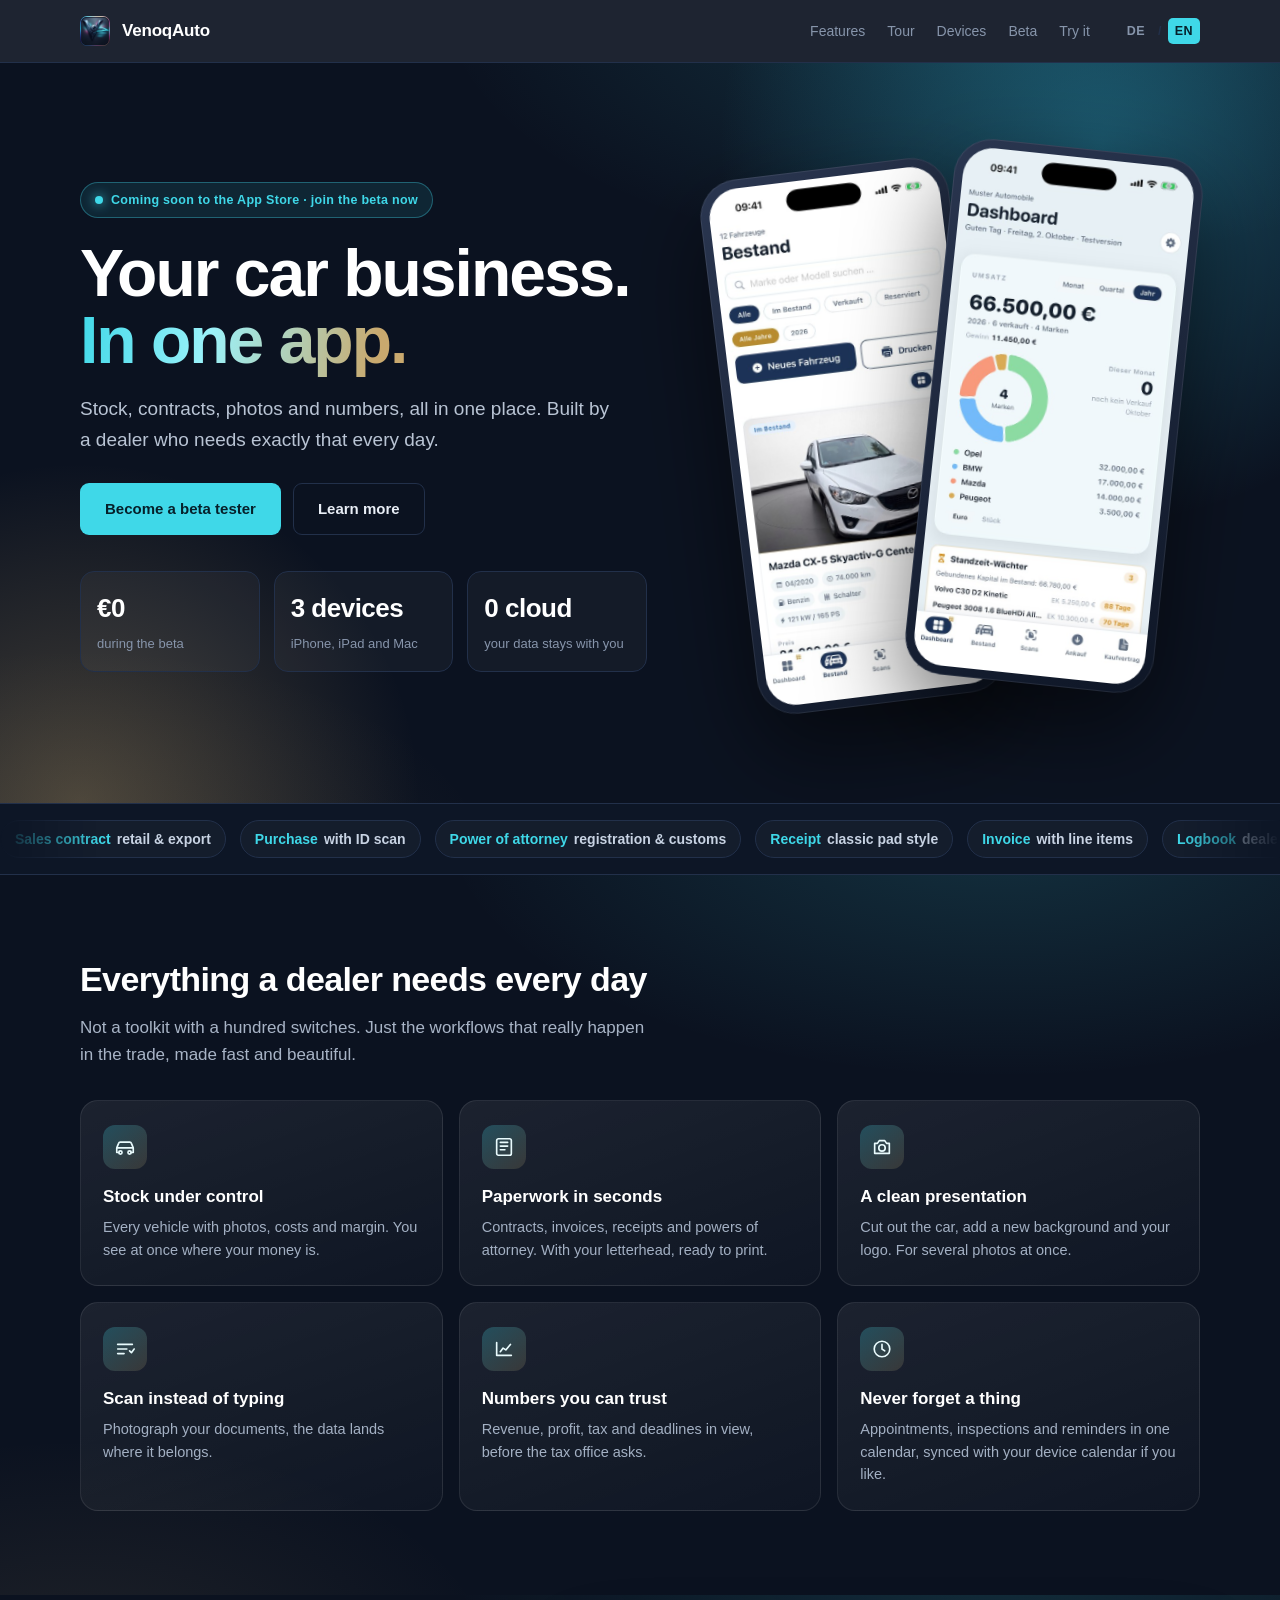
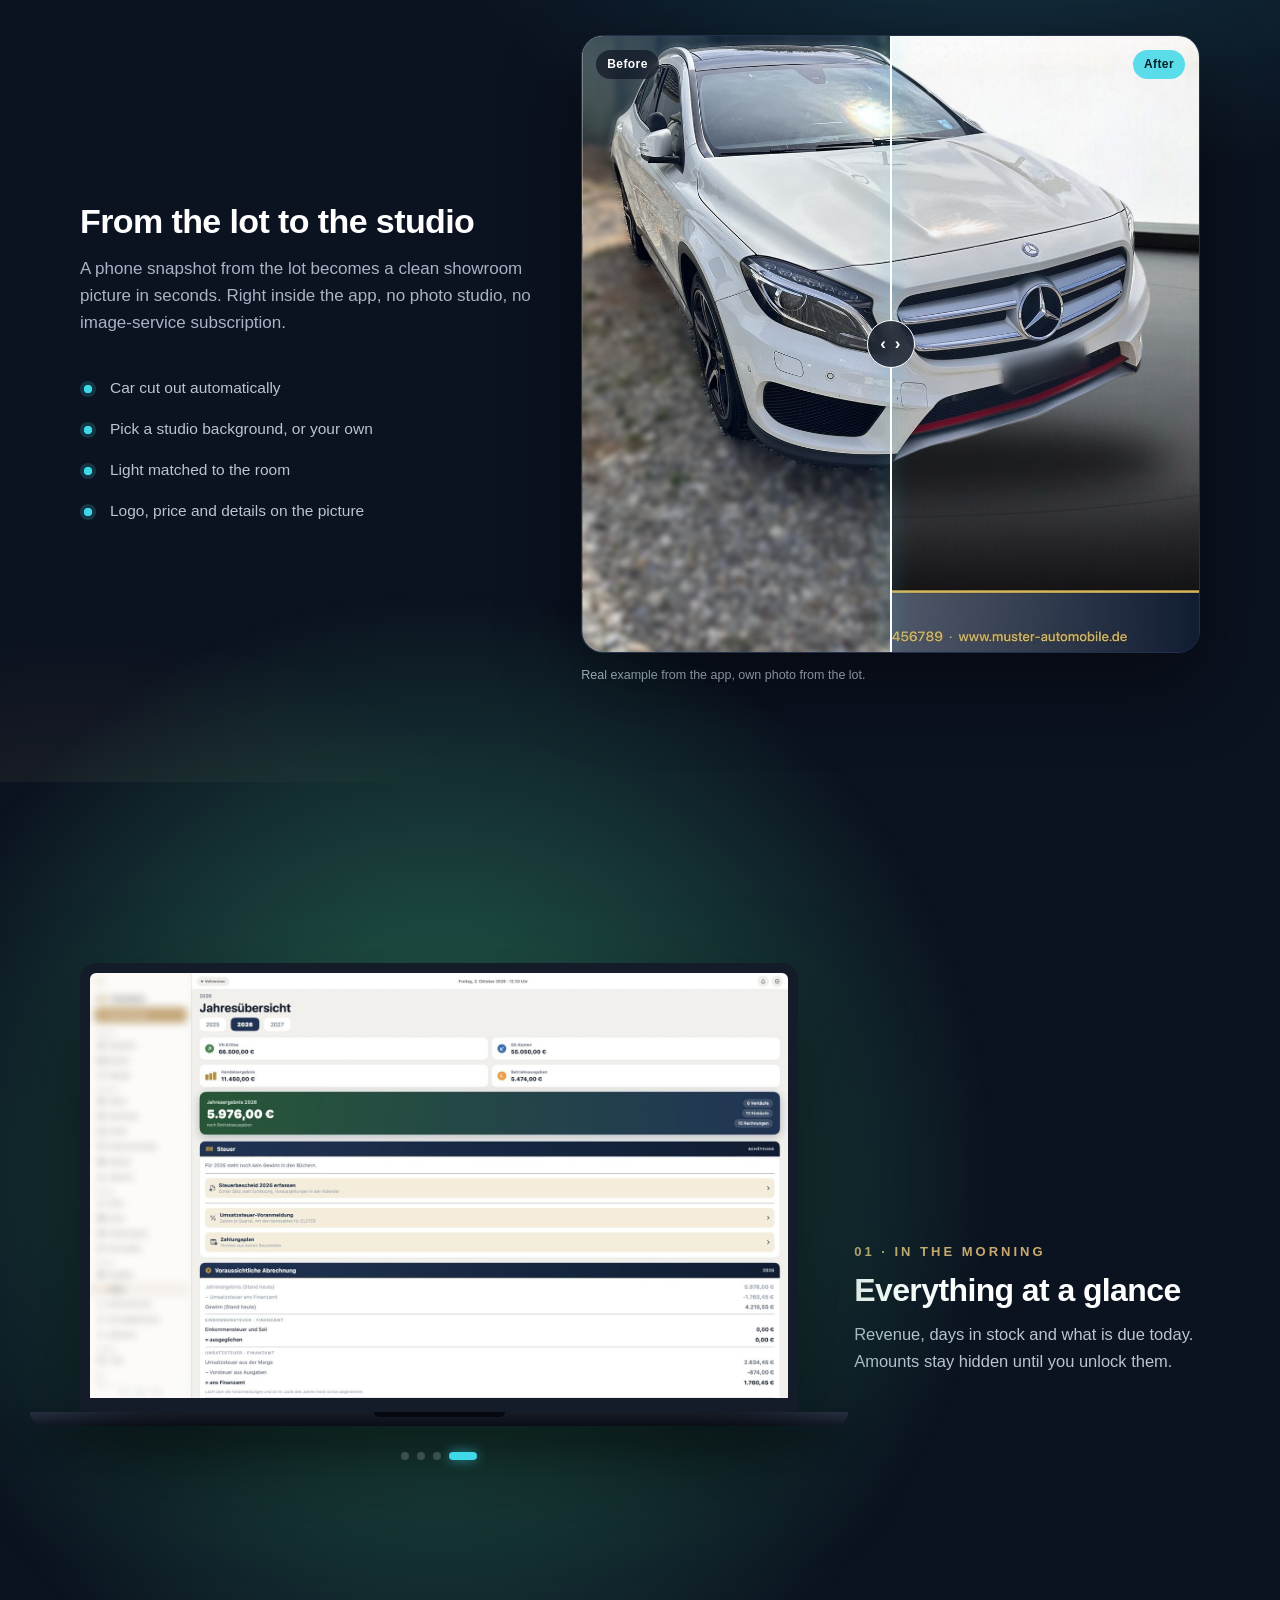
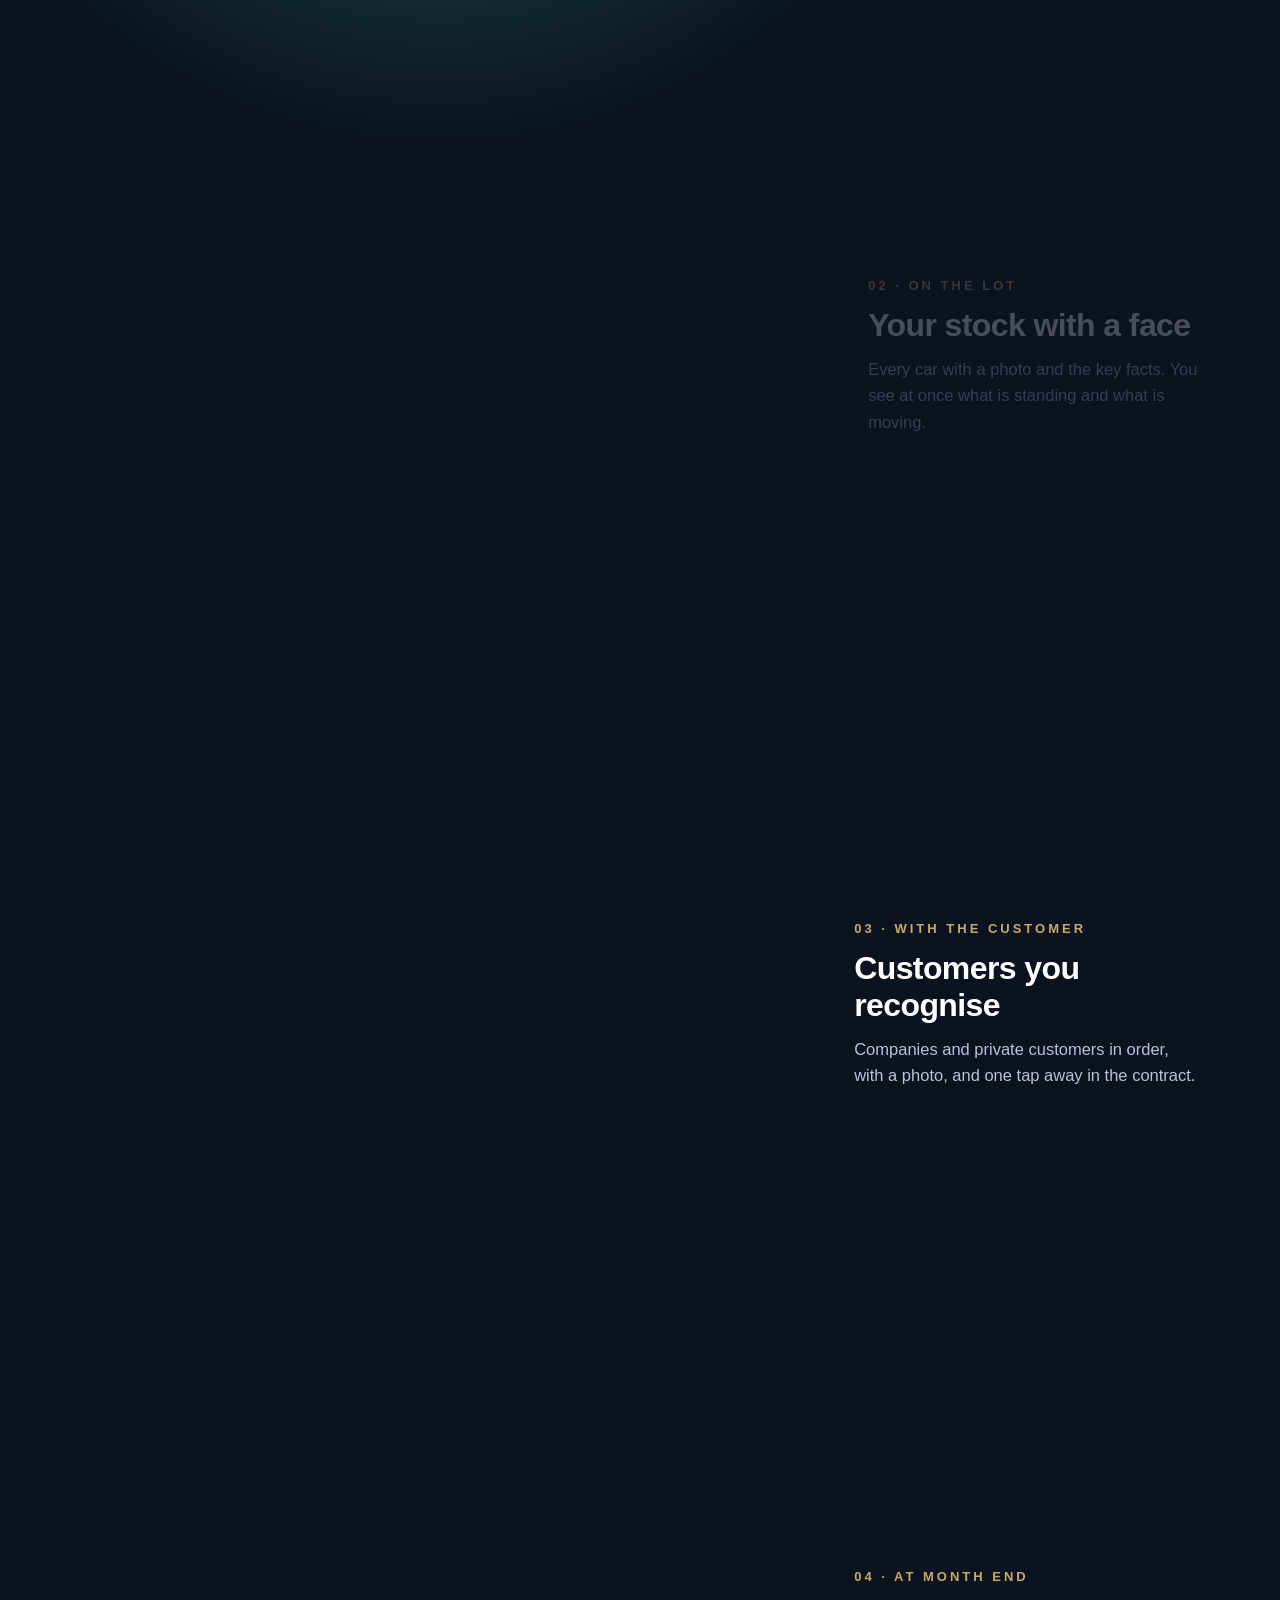
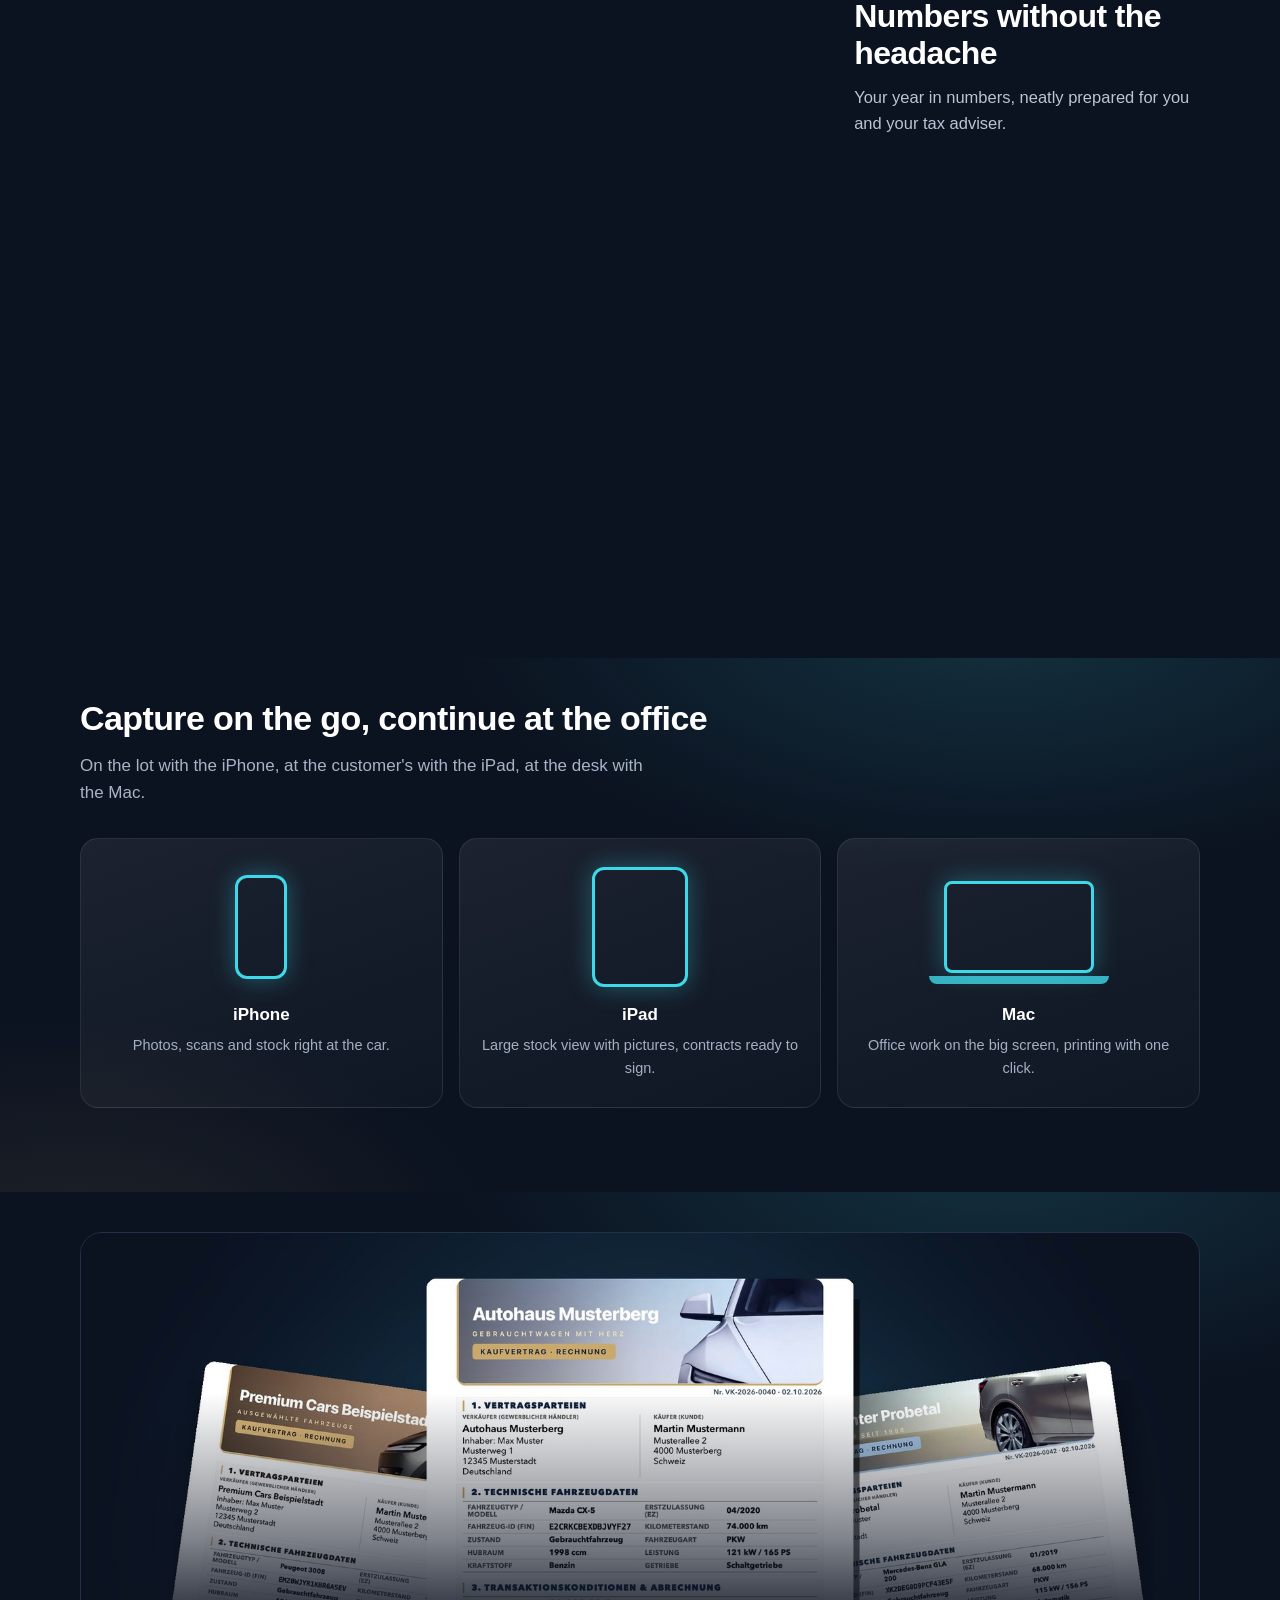
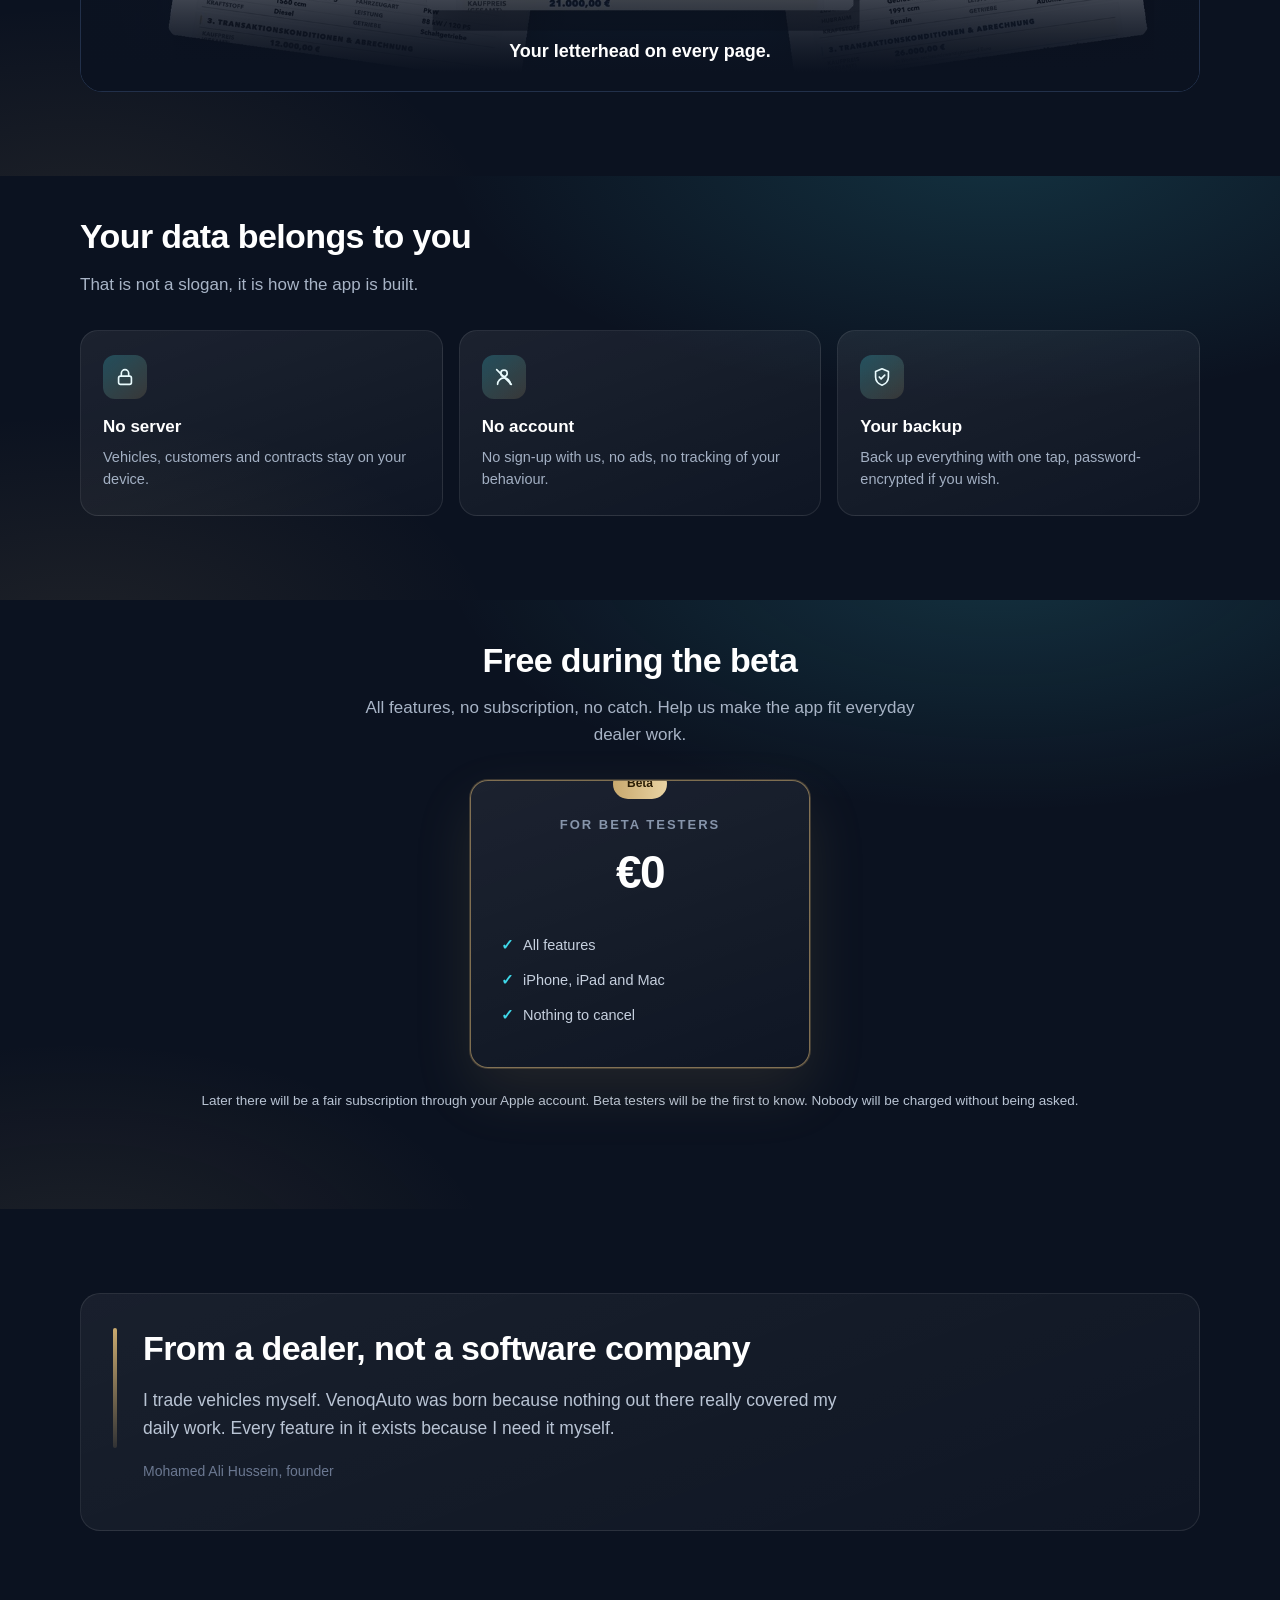
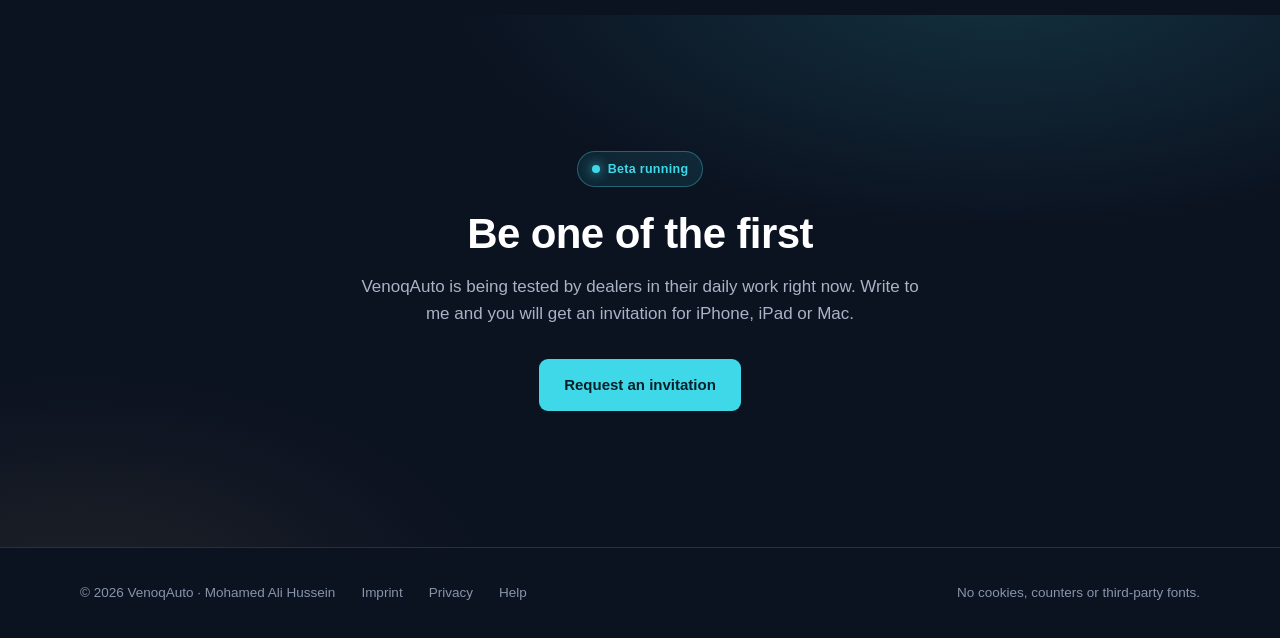
==== en/index.html @ f3a0720b "VenoqAuto Website Co-Authored-By: Claude Opus 5.5 <noreply@anthropic.com>" ====
<!DOCTYPE html>
<html lang="en">
<head>
<meta charset="utf-8">
<meta name="viewport" content="width=device-width, initial-scale=1">
<title>VenoqAuto · The app for car dealers</title>
<meta name="description" content="Stock, contracts, photos and numbers in one app for iPhone, iPad and Mac. Built by a car dealer. Your data stays on your device.">
<link rel="icon" href="../favicon.png">
<link rel="apple-touch-icon" href="../bilder/apple-touch-icon.png">
<link rel="alternate" hreflang="de" href="../index.html">
<link rel="stylesheet" href="../style.css">
</head>
<body>
<div class="fortschritt" aria-hidden="true"></div>

<header class="kopf bahn">
  <div class="mitte">
    <img src="../icon.png" alt="">
    <span class="name">VenoqAuto</span>
    <nav>
      <a href="#koennen">Features</a>
      <a href="#rundgang">Tour</a>
      <a href="#geraete">Devices</a>
      <a href="#preise">Beta</a>
      <a href="#kontakt">Try it</a>
    </nav>
    <div class="sprache"><a href="../index.html">DE</a><span>/</span><a class="aktiv" href="index.html">EN</a></div>
  </div>
</header>

<!-- Hero -->
<div class="dunkel">
  <div class="held2 bahn">
    <div class="mitte">
      <div>
        <div class="plakette"><i></i> Coming soon to the App Store · join the beta now</div>
        <h1>Your car business.<br><span class="glanz">In one app.</span></h1>
        <p class="vor">Stock, contracts, photos and numbers, all in one place.
        Built by a dealer who needs exactly that every day.</p>
        <div class="knoepfe">
          <a class="knopf knopf-voll" href="#kontakt">Become a beta tester</a>
          <a class="knopf knopf-leer" href="#koennen">Learn more</a>
        </div>
        <div class="leiste-zahlen">
          <div><strong>€0</strong><span>during the beta</span></div>
          <div><strong>3 devices</strong><span>iPhone, iPad and Mac</span></div>
          <div><strong>0 cloud</strong><span>your data stays with you</span></div>
        </div>
      </div>
      <div class="telefone" aria-hidden="true">
        <div class="telefon a"><img src="../bilder/bestand.jpg" alt=""></div>
        <div class="telefon b"><img src="../bilder/dashboard.jpg" alt=""></div>
      </div>
    </div>
  </div>
</div>

<div class="laufband" aria-hidden="true"><div class="laufband-maske"><div class="laufband-spur"><span><b>Sales contract</b>retail & export</span><span><b>Purchase</b>with ID scan</span><span><b>Power of attorney</b>registration & customs</span><span><b>Receipt</b>classic pad style</span><span><b>Invoice</b>with line items</span><span><b>Logbook</b>dealer plates</span><span><b>Showroom</b>background & light</span><span><b>Scans</b>receipts sorted</span><span><b>Tax</b>your year at a glance</span><span><b>F-gas</b>report ready</span><span><b>Calendar</b>inspections & dates</span><span><b>Backup</b>encrypted</span><span><b>Sales contract</b>retail & export</span><span><b>Purchase</b>with ID scan</span><span><b>Power of attorney</b>registration & customs</span><span><b>Receipt</b>classic pad style</span><span><b>Invoice</b>with line items</span><span><b>Logbook</b>dealer plates</span><span><b>Showroom</b>background & light</span><span><b>Scans</b>receipts sorted</span><span><b>Tax</b>your year at a glance</span><span><b>F-gas</b>report ready</span><span><b>Calendar</b>inspections & dates</span><span><b>Backup</b>encrypted</span></div></div></div>

<!-- Features -->
<section id="koennen" class="dunkel bahn">
  <div class="mitte">
    <h2 class="zeig">Everything a dealer needs every day</h2>
    <p class="leitsatz zeig">Not a toolkit with a hundred switches. Just the workflows that really happen in the trade, made fast and beautiful.</p>
    <div class="raster">
      <div class="glas zeig">
        <div class="symbol"><svg viewBox="0 0 24 24"><path d="M3 13l2-5a2 2 0 0 1 2-1.3h10A2 2 0 0 1 19 8l2 5v5h-2.5M3 13v5h2.5M3 13h18"/><circle cx="7" cy="18" r="1.8"/><circle cx="17" cy="18" r="1.8"/></svg></div>
        <h3>Stock under control</h3>
        <p>Every vehicle with photos, costs and margin. You see at once where your money is.</p>
      </div>
      <div class="glas zeig">
        <div class="symbol"><svg viewBox="0 0 24 24"><rect x="4" y="3" width="16" height="18" rx="2"/><path d="M8 7h8M8 11h8M8 15h5"/></svg></div>
        <h3>Paperwork in seconds</h3>
        <p>Contracts, invoices, receipts and powers of attorney. With your letterhead, ready to print.</p>
      </div>
      <div class="glas zeig">
        <div class="symbol"><svg viewBox="0 0 24 24"><path d="M4 8h3l2-3h6l2 3h3v11H4z"/><circle cx="12" cy="13" r="3.5"/></svg></div>
        <h3>A clean presentation</h3>
        <p>Cut out the car, add a new background and your logo. For several photos at once.</p>
      </div>
      <div class="glas zeig">
        <div class="symbol"><svg viewBox="0 0 24 24"><path d="M4 7h16M4 12h10M4 17h7"/><path d="M17 14l2 2 3-4"/></svg></div>
        <h3>Scan instead of typing</h3>
        <p>Photograph your documents, the data lands where it belongs.</p>
      </div>
      <div class="glas zeig">
        <div class="symbol"><svg viewBox="0 0 24 24"><path d="M4 19V5M4 19h16"/><path d="M8 15l3-4 3 2 5-6"/></svg></div>
        <h3>Numbers you can trust</h3>
        <p>Revenue, profit, tax and deadlines in view, before the tax office asks.</p>
      </div>
      <div class="glas zeig">
        <div class="symbol"><svg viewBox="0 0 24 24"><circle cx="12" cy="12" r="8.5"/><path d="M12 7v5l3 2"/></svg></div>
        <h3>Never forget a thing</h3>
        <p>Appointments, inspections and reminders in one calendar, synced with your device calendar if you like.</p>
      </div>
    </div>
  </div>
</section>

<section id="showroom" class="dunkel bahn">
  <div class="mitte vn-gitter">
    <div class="zeig">
      <h2>From the lot to the studio</h2>
      <p class="leitsatz">A phone snapshot from the lot becomes a clean showroom picture in seconds. Right inside the app, no photo studio, no image-service subscription.</p>
      <ul><li>Car cut out automatically</li><li>Pick a studio background, or your own</li><li>Light matched to the room</li><li>Logo, price and details on the picture</li></ul>
    </div>
    <div class="zeig">
      <div class="vergleich" style="--pos:50%">
        <img src="../bilder/showroom_nachher.jpg" alt="Showroom picture from the app" loading="lazy">
        <img class="vorher" src="../bilder/showroom_vorher.jpg" alt="Original photo on the lot" loading="lazy">
        <div class="griff"></div>
        <span class="etikett l">Before</span><span class="etikett r">After</span>
        <input type="range" min="0" max="100" value="50" aria-label="Compare before and after">
      </div>
      <p class="vn-fuss">Real example from the app, own photo from the lot.</p>
    </div>
  </div>
</section>

<!-- Tour: the Mac stays put, the screen changes while scrolling -->
<section id="rundgang" class="dunkel bahn rundgang">
  <div class="mitte rg-gitter">
    <div class="rg-buehne" aria-hidden="true">
      <div class="rg-licht"></div>
      <div class="mac">
        <div class="mac-schirm">
          <img class="rg-bild aktiv" src="../bilder/mac_dashboard.jpg" alt="">
          <img class="rg-bild" src="../bilder/mac_bestand.jpg" alt="" loading="lazy">
          <img class="rg-bild" src="../bilder/mac_kunden.jpg" alt="" loading="lazy">
          <img class="rg-bild" src="../bilder/mac_steuer.jpg" alt="" loading="lazy">
        </div>
        <div class="mac-fuss"></div>
      </div>
      <div class="rg-punkte"><i class="aktiv"></i><i></i><i></i><i></i></div>
    </div>
    <div class="rg-texte">
      <div class="rg-schritt aktiv" data-farbe="rgba(63,216,232,.55)">
        <span class="nr">01 · IN THE MORNING</span>
        <h3>Everything at a glance</h3>
        <p>Revenue, days in stock and what is due today. Amounts stay hidden until you unlock them.</p>
        <img class="rg-handy" src="../bilder/mac_dashboard.jpg" alt="Dashboard of the app" loading="lazy">
      </div>
      <div class="rg-schritt" data-farbe="rgba(201,169,110,.55)">
        <span class="nr">02 · ON THE LOT</span>
        <h3>Your stock with a face</h3>
        <p>Every car with a photo and the key facts. You see at once what is standing and what is moving.</p>
        <img class="rg-handy" src="../bilder/mac_bestand.jpg" alt="Vehicle stock as tiles" loading="lazy">
      </div>
      <div class="rg-schritt" data-farbe="rgba(120,140,255,.50)">
        <span class="nr">03 · WITH THE CUSTOMER</span>
        <h3>Customers you recognise</h3>
        <p>Companies and private customers in order, with a photo, and one tap away in the contract.</p>
        <img class="rg-handy" src="../bilder/mac_kunden.jpg" alt="Customer list" loading="lazy">
      </div>
      <div class="rg-schritt" data-farbe="rgba(70,200,140,.50)">
        <span class="nr">04 · AT MONTH END</span>
        <h3>Numbers without the headache</h3>
        <p>Your year in numbers, neatly prepared for you and your tax adviser.</p>
        <img class="rg-handy" src="../bilder/mac_steuer.jpg" alt="Annual overview" loading="lazy">
      </div>
    </div>
  </div>
</section>

<!-- Devices -->
<section id="geraete" class="dunkel bahn">
  <div class="mitte">
    <h2 class="zeig">Capture on the go, continue at the office</h2>
    <p class="leitsatz zeig">On the lot with the iPhone, at the customer's with the iPad, at the desk with the Mac.</p>
    <div class="geraete">
      <div class="glas geraet zeig"><div class="bildchen"><div class="form-phone"></div></div><h3>iPhone</h3><p>Photos, scans and stock right at the car.</p></div>
      <div class="glas geraet zeig"><div class="bildchen"><div class="form-pad"></div></div><h3>iPad</h3><p>Large stock view with pictures, contracts ready to sign.</p></div>
      <div class="glas geraet zeig"><div class="bildchen"><div class="form-mac"></div></div><h3>Mac</h3><p>Office work on the big screen, printing with one click.</p></div>
    </div>
  </div>
</section>

<!-- Paperwork: just a glimpse -->
<section class="dunkel bahn">
  <div class="mitte">
    <div class="vorhang zeig">
      <img src="../bilder/papiere_banner.jpg" alt="Finished documents from the app with your own letterhead" loading="lazy">
      <div class="ueber">Your letterhead on every page.</div>
    </div>
  </div>
</section>

<!-- Data promise -->
<section id="daten" class="dunkel bahn">
  <div class="mitte">
    <h2 class="zeig">Your data belongs to you</h2>
    <p class="leitsatz zeig">That is not a slogan, it is how the app is built.</p>
    <div class="raster">
      <div class="glas zeig"><div class="symbol"><svg viewBox="0 0 24 24"><rect x="5" y="11" width="14" height="9" rx="2"/><path d="M8 11V8a4 4 0 0 1 8 0v3"/></svg></div><h3>No server</h3><p>Vehicles, customers and contracts stay on your device.</p></div>
      <div class="glas zeig"><div class="symbol"><svg viewBox="0 0 24 24"><circle cx="12" cy="8" r="3.5"/><path d="M5 20a7 7 0 0 1 14 0"/><path d="M4 4l16 16"/></svg></div><h3>No account</h3><p>No sign-up with us, no ads, no tracking of your behaviour.</p></div>
      <div class="glas zeig"><div class="symbol"><svg viewBox="0 0 24 24"><path d="M12 3l7 3v6c0 4.5-3 7.5-7 9-4-1.5-7-4.5-7-9V6z"/><path d="M9 12l2 2 4-4"/></svg></div><h3>Your backup</h3><p>Back up everything with one tap, password-encrypted if you wish.</p></div>
    </div>
  </div>
</section>

<!-- Beta: free -->
<section id="preise" class="dunkel bahn">
  <div class="mitte">
    <h2 class="zeig" style="text-align:center">Free during the beta</h2>
    <p class="leitsatz zeig" style="text-align:center;margin-left:auto;margin-right:auto">All features, no subscription, no catch. Help us make the app fit everyday dealer work.</p>
    <div class="preise" style="grid-template-columns:minmax(0,340px);justify-content:center">
      <div class="glas preis empfohlen zeig">
        <div class="band">Beta</div>
        <div class="titel">For beta testers</div>
        <div class="betrag">€0</div>
        <ul><li>All features</li><li>iPhone, iPad and Mac</li><li>Nothing to cancel</li></ul>
      </div>
    </div>
    <p class="preis-fuss zeig">Later there will be a fair subscription through your Apple account. Beta testers will be the first to know. Nobody will be charged without being asked.</p>
  </div>
</section>

<!-- Founder, short -->
<section class="bahn gruender-band">
  <div class="mitte">
    <div class="gruender">
      <div class="strich"></div>
      <div>
        <h2>From a dealer, not a software company</h2>
        <p>I trade vehicles myself. VenoqAuto was born because nothing out there really covered my
        daily work. Every feature in it exists because I need it myself.</p>
        <p class="signatur">Mohamed Ali Hussein, founder</p>
      </div>
    </div>
  </div>
</section>

<!-- Beta -->
<section id="kontakt" class="dunkel">
  <div class="ruf">
    <div class="mitte">
      <div class="plakette"><i></i> Beta running</div>
      <h2>Be one of the first</h2>
      <p class="leitsatz" style="margin-left:auto;margin-right:auto">VenoqAuto is being tested by dealers in their daily work right now. Write to me and you will get an invitation for iPhone, iPad or Mac.</p>
      <div class="knoepfe" style="justify-content:center">
        <a class="knopf knopf-voll" href="mailto:info@venoqauto.de?subject=VenoqAuto%20Beta">Request an invitation</a>
      </div>
    </div>
  </div>
</section>

<footer class="fuss bahn">
  <div class="mitte">
    <span>© 2026 VenoqAuto · Mohamed Ali Hussein</span>
    <a href="imprint.html">Imprint</a>
    <a href="privacy.html">Privacy</a>
    <a href="support.html">Help</a>
    <span class="rechts">No cookies, counters or third-party fonts.</span>
  </div>
</footer>

<script>
// Sanftes Einblenden beim Scrollen. Ohne JavaScript ist alles sofort sichtbar.
(function () {
  var teile = document.querySelectorAll('.zeig');
  if (!('IntersectionObserver' in window)) { teile.forEach(function (t) { t.classList.add('da'); }); return; }
  var b = new IntersectionObserver(function (e) {
    e.forEach(function (x) { if (x.isIntersecting) { x.target.classList.add('da'); b.unobserve(x.target); } });
  }, { threshold: 0.12 });
  teile.forEach(function (t) { b.observe(t); });
})();

// Rundgang: der Abschnitt in der Bildschirmmitte bestimmt das Bild im Mac.
(function () {
  var schritte = document.querySelectorAll('.rg-schritt');
  var bilder = document.querySelectorAll('.rg-bild');
  var punkte = document.querySelectorAll('.rg-punkte i');
  var licht = document.querySelector('.rg-licht');
  if (!schritte.length || !('IntersectionObserver' in window)) return;
  function zeige(i) {
    schritte.forEach(function (s, k) { s.classList.toggle('aktiv', k === i); });
    bilder.forEach(function (b, k) { b.classList.toggle('aktiv', k === i); });
    punkte.forEach(function (p, k) { p.classList.toggle('aktiv', k === i); });
    if (licht) licht.style.background = 'radial-gradient(closest-side, ' + schritte[i].dataset.farbe + ', rgba(0,0,0,0))';
  }
  var b = new IntersectionObserver(function (e) {
    e.forEach(function (x) { if (x.isIntersecting) zeige([].indexOf.call(schritte, x.target)); });
  }, { rootMargin: '-45% 0px -45% 0px' });
  schritte.forEach(function (s) { b.observe(s); });
})();

// Fortschritt, Lichtkarten, Telefon-Neigung, Vorher/Nachher (02.10.2026)
(function () {
  var ruhig = window.matchMedia('(prefers-reduced-motion: reduce)').matches;
  var balken = document.querySelector('.fortschritt');
  function scroll() {
    var h = document.documentElement, max = h.scrollHeight - h.clientHeight;
    if (balken) balken.style.transform = 'scaleX(' + (max > 0 ? h.scrollTop / max : 0) + ')';
  }
  window.addEventListener('scroll', scroll, { passive: true }); scroll();
  document.querySelectorAll('.glas').forEach(function (k) {
    k.addEventListener('pointermove', function (e) {
      var r = k.getBoundingClientRect();
      k.style.setProperty('--mx', (e.clientX - r.left) + 'px');
      k.style.setProperty('--my', (e.clientY - r.top) + 'px');
    });
  });
  var tel = document.querySelector('.telefone');
  if (tel && !ruhig && window.matchMedia('(pointer: fine)').matches) {
    var held = document.querySelector('.held2');
    held.addEventListener('pointermove', function (e) {
      var r = held.getBoundingClientRect();
      var x = (e.clientX - r.left) / r.width - .5, y = (e.clientY - r.top) / r.height - .5;
      tel.style.transform = 'perspective(1200px) rotateY(' + (x * 8) + 'deg) rotateX(' + (-y * 6) + 'deg)';
    });
    held.addEventListener('pointerleave', function () { tel.style.transform = ''; });
  }
  document.querySelectorAll('.vergleich').forEach(function (v) {
    var r = v.querySelector('input');
    function setze() { v.style.setProperty('--pos', r.value + '%'); }
    r.addEventListener('input', setze);
    // Einmal kurz zeigen, dass man schieben kann
    if (!ruhig && 'IntersectionObserver' in window) {
      var b = new IntersectionObserver(function (e) {
        if (!e[0].isIntersecting) return; b.disconnect();
        var t0 = null;
        function schritt(t) { if (!t0) t0 = t; var p = Math.min(1, (t - t0) / 1600);
          r.value = 50 + Math.sin(p * Math.PI * 2) * 22; setze(); if (p < 1) requestAnimationFrame(schritt); }
        requestAnimationFrame(schritt);
      }, { threshold: 0.6 });
      b.observe(v);
    }
  });
})();
</script>
<noscript><style>.zeig{opacity:1;transform:none}</style></noscript>
</body>
</html>
---- style.css ----
/* VenoqAuto — Farben aus dem App-Icon abgeleitet:
   tiefes Navy als Grund, das Cyan des Neon-Autos als Akzent,
   das Messing aus den Vertrags-Layouts als zweite Farbe.
   KEINE externen Schriften: Google Fonts uebertraegt die IP des
   Besuchers in die USA, das ist in Deutschland schon abgemahnt worden.
   Systemschriften halten die Seite anfragefrei. */

:root {
  --grund:      #0B1220;
  --grund-hoch: #141E31;
  --grund-rand: #22304A;
  --papier:     #F4F6F9;
  --papier-2:   #FFFFFF;
  --tinte:      #101825;
  --tinte-hell: #E9EEF6;
  --leise:      #8795AB;
  --leise-hell: #6B7891;
  --neon:       #3FD8E8;
  --messing:    #C9A96E;
  --schrift: -apple-system, BlinkMacSystemFont, "Segoe UI", Roboto,
             "Helvetica Neue", Arial, sans-serif;
  --breit: 1120px;
}

* { box-sizing: border-box; }
html { scroll-behavior: smooth; }
body {
  margin: 0; font-family: var(--schrift); color: var(--tinte);
  background: var(--papier-2); line-height: 1.6;
  -webkit-font-smoothing: antialiased;
}
img { max-width: 100%; display: block; }
a { color: inherit; }

.bahn { padding: 0 22px; }
.mitte { max-width: var(--breit); margin: 0 auto; }

/* ── Kopfleiste ────────────────────────────────────────────── */
.kopf {
  position: sticky; top: 0; z-index: 20;
  background: rgba(11,18,32,.92); backdrop-filter: blur(10px);
  border-bottom: 1px solid var(--grund-rand);
}
.kopf .mitte { display: flex; align-items: center; gap: 12px; height: 62px; }
.kopf img { width: 30px; height: 30px; border-radius: 7px; }
.kopf .name { color: #fff; font-weight: 800; font-size: 17px; letter-spacing: -.2px; }
.kopf nav { margin-left: auto; display: flex; gap: 22px; }
.kopf nav a {
  color: var(--leise); text-decoration: none; font-size: 14px; font-weight: 500;
}
.kopf nav a:hover, .kopf nav a:focus-visible { color: var(--neon); }
.sprache { margin-left: 18px; display: flex; gap: 6px; align-items: center;
           font-size: 12.5px; font-weight: 700; letter-spacing: .4px; }
.sprache a { color: var(--leise); text-decoration: none; padding: 3px 7px; border-radius: 5px; }
.sprache a.aktiv { color: #06202A; background: var(--neon); }
.sprache a:not(.aktiv):hover { color: var(--neon); }
.sprache span { color: var(--grund-rand); }
@media (max-width: 680px) { .kopf .sprache { margin-left: auto; } }
.uebersetzt { background: #FFF8E8; border: 1px solid #E8D9B4; border-left: 3px solid var(--messing);
              border-radius: 0 9px 9px 0; padding: 14px 18px; margin: 0 0 26px; }
.uebersetzt p { margin: 0; font-size: 14.5px; color: #5A4A28; }

@media (max-width: 680px) { .kopf nav { display: none; } }

/* ── Dunkle Baender ────────────────────────────────────────── */
.dunkel {
  background:
    radial-gradient(900px 420px at 78% -8%, rgba(63,216,232,.16), transparent 62%),
    radial-gradient(700px 380px at 6% 110%, rgba(201,169,110,.10), transparent 60%),
    var(--grund);
  color: var(--tinte-hell);
}
.dunkel h2 { color: #fff; }
.dunkel p  { color: #B9C4D4; }

/* ── Aufmacher ─────────────────────────────────────────────── */
.held { padding: 64px 0 58px; }
.held .mitte { display: grid; grid-template-columns: 1.14fr .86fr; gap: 50px; align-items: center; }
.augenbraue {
  font-size: 11.5px; font-weight: 700; letter-spacing: 2.4px;
  text-transform: uppercase; color: var(--neon); margin-bottom: 16px;
}
.held h1 {
  margin: 0 0 18px; font-size: clamp(33px, 5.2vw, 52px); line-height: 1.08;
  font-weight: 800; letter-spacing: -1.1px; color: #fff; text-wrap: balance;
}
.held h1 em { font-style: normal; color: var(--neon); }
.held .vor { font-size: 18px; max-width: 30em; }
.knoepfe { display: flex; flex-wrap: wrap; gap: 12px; margin-top: 28px; }
.knopf {
  display: inline-block; padding: 13px 24px; border-radius: 9px;
  font-weight: 700; font-size: 15px; text-decoration: none; border: 1px solid transparent;
}
.knopf-voll { background: var(--neon); color: #06202A; }
.knopf-voll:hover { background: #63E3F0; }
.knopf-leer { border-color: var(--grund-rand); color: var(--tinte-hell); }
.knopf-leer:hover { border-color: var(--neon); color: var(--neon); }
.held-bild { position: relative; }
.held-bild img {
  border-radius: 20px; border: 1px solid var(--grund-rand);
  box-shadow: 0 28px 70px rgba(0,0,0,.5);
  /* Telefon-Bilder sind sehr hoch. Ohne Deckel zieht das den Aufmacher
     auf und die Ueberschrift rutscht ans untere Ende. */
  height: 468px; object-fit: cover; object-position: top center;
  width: 100%;
}
@media (max-width: 860px) {
  .held .mitte { grid-template-columns: 1fr; gap: 34px; }
  .held-bild { max-width: 300px; }
}

/* ── Abschnitte ────────────────────────────────────────────── */
section { padding: 66px 0; }
h2 {
  font-size: clamp(25px, 3.3vw, 34px); line-height: 1.18; font-weight: 800;
  letter-spacing: -.6px; margin: 0 0 14px; text-wrap: balance;
}
.leitsatz { font-size: 17px; color: var(--leise-hell); max-width: 34em; margin: 0 0 32px; }
.dunkel .leitsatz { color: #A8B4C6; }

/* ── Der Händler-Absatz ────────────────────────────────────── */
.gruender { display: grid; grid-template-columns: 4px 1fr; gap: 26px; align-items: start; }
.gruender .strich { background: linear-gradient(var(--messing), rgba(201,169,110,.15)); border-radius: 2px; min-height: 120px; }
.gruender p { font-size: 17.5px; max-width: 40em; }
.gruender .signatur { margin-top: 18px; font-size: 14px; color: var(--leise-hell); }

/* ── Karten ────────────────────────────────────────────────── */
.raster { display: grid; grid-template-columns: repeat(3, 1fr); gap: 16px; }
@media (max-width: 900px) { .raster { grid-template-columns: repeat(2, 1fr); } }
@media (max-width: 600px) { .raster { grid-template-columns: 1fr; } }
.karte {
  background: var(--papier); border: 1px solid #E2E7EE; border-radius: 13px;
  padding: 22px 20px;
}
.karte h3 { margin: 0 0 7px; font-size: 16px; font-weight: 700; letter-spacing: -.2px; }
.karte p { margin: 0; font-size: 14.5px; color: var(--leise-hell); line-height: 1.55; }
.dunkel .karte {
  background: var(--grund-hoch); border-color: var(--grund-rand);
}
.dunkel .karte h3 { color: #fff; }
.dunkel .karte p { color: #A3B0C3; }

/* ── Bilderreihe ───────────────────────────────────────────── */
.schau { display: grid; grid-template-columns: repeat(4, 1fr); gap: 14px; margin-top: 30px; }
.schau img { border-radius: 13px; border: 1px solid var(--grund-rand); }
@media (max-width: 860px) { .schau { grid-template-columns: repeat(2, 1fr); } }

.papiere {
  margin-top: 28px; border-radius: 15px; border: 1px solid #E2E7EE;
  /* Deckel, damit das Bild die Seite nicht erschlaegt */
  max-height: 400px; object-fit: cover; object-position: center 40%; width: 100%;
}

/* ── Zahlenreihe ───────────────────────────────────────────── */
.zahlen { display: flex; flex-wrap: wrap; gap: 40px; margin-top: 32px; }
.zahlen div strong {
  display: block; font-size: 30px; font-weight: 800; color: var(--neon);
  letter-spacing: -.8px; font-variant-numeric: tabular-nums;
}
.zahlen div span { font-size: 13.5px; color: #A3B0C3; }
/* Auf dem Handy nebeneinander lassen, sonst rutscht die letzte Zahl
   allein in eine Zeile und reisst ein Loch. */
@media (max-width: 600px) {
  .zahlen { display: grid; grid-template-columns: repeat(3, 1fr); gap: 14px; }
  .zahlen div strong { font-size: 23px; }
  .zahlen div span { font-size: 11.5px; line-height: 1.35; display: block; }
}

/* ── Stand / Kontakt ───────────────────────────────────────── */
.hinweis {
  background: var(--papier); border: 1px solid #E2E7EE; border-left: 3px solid var(--messing);
  border-radius: 0 11px 11px 0; padding: 18px 22px; max-width: 46em;
}
.hinweis p { margin: 0; font-size: 15px; color: var(--leise-hell); }

.kontakt-liste { list-style: none; padding: 0; margin: 22px 0 0; }
.kontakt-liste li { margin-bottom: 9px; font-size: 16px; }
.kontakt-liste a { color: var(--neon); text-decoration: none; }
.kontakt-liste a:hover { text-decoration: underline; }

/* ── Fuss ──────────────────────────────────────────────────── */
.fuss { background: var(--grund); color: var(--leise); padding: 34px 0; border-top: 1px solid var(--grund-rand); }
.fuss .mitte { display: flex; flex-wrap: wrap; gap: 14px 26px; align-items: center; font-size: 13.5px; }
.fuss a { color: var(--leise); text-decoration: none; }
.fuss a:hover { color: var(--neon); }
.fuss .rechts { margin-left: auto; }
@media (max-width: 680px) { .fuss .rechts { margin-left: 0; } }

/* ── Rechtsseiten ──────────────────────────────────────────── */
.recht { max-width: 760px; margin: 0 auto; padding: 54px 22px 70px; }
.recht h1 { font-size: 32px; letter-spacing: -.7px; margin: 0 0 8px; }
.recht .stand { color: var(--leise-hell); font-size: 14px; margin-bottom: 30px; }
.recht h2 { font-size: 19px; margin: 30px 0 8px; letter-spacing: -.2px; }
.recht p, .recht li { font-size: 15.5px; color: #33404F; }
.recht ul { padding-left: 20px; }
.zurueck { display: inline-block; margin-bottom: 26px; font-size: 14px; color: var(--leise-hell); text-decoration: none; }
.zurueck:hover { color: var(--tinte); }

:focus-visible { outline: 2px solid var(--neon); outline-offset: 2px; border-radius: 4px; }
@media (prefers-reduced-motion: reduce) { html { scroll-behavior: auto; } }

/* ═══════════ Neuauftritt 02.10.2026: mehr Wirkung, weniger verraten ═══════════ */
.held2 { position: relative; overflow: hidden; padding: 84px 0 96px; }
.held2::before, .held2::after {
  content: ""; position: absolute; border-radius: 50%; z-index: 0; pointer-events: none;
  animation: schweben 16s ease-in-out infinite alternate;
}
/* Weiche Leuchtflecken als Verlauf (Unschaerfe-Filter wird nicht ueberall gezeichnet) */
.held2::before { width: 760px; height: 760px; top: -300px; right: -200px;
  background: radial-gradient(closest-side, rgba(40,150,180,.45), rgba(40,150,180,0)); }
.held2::after  { width: 680px; height: 680px; bottom: -340px; left: -260px; animation-delay: -6s;
  background: radial-gradient(closest-side, rgba(201,169,110,.30), rgba(201,169,110,0)); }
@keyframes schweben { to { transform: translate(-60px, 40px) scale(1.12); } }
.held2 .mitte { position: relative; z-index: 1; display: grid; grid-template-columns: 1.05fr .95fr; gap: 40px; align-items: center; }
.plakette {
  display: inline-flex; align-items: center; gap: 8px; padding: 7px 14px; border-radius: 999px;
  background: rgba(63,216,232,.10); border: 1px solid rgba(63,216,232,.35);
  color: var(--neon); font-size: 12.5px; font-weight: 700; letter-spacing: .3px; margin-bottom: 22px;
}
.plakette i { width: 8px; height: 8px; border-radius: 50%; background: var(--neon); box-shadow: 0 0 12px var(--neon);
  animation: puls 2s ease-in-out infinite; }
@keyframes puls { 50% { opacity: .35; } }
.held2 h1 { margin: 0 0 20px; font-size: clamp(38px, 6vw, 66px); line-height: 1.02; font-weight: 850;
  letter-spacing: -2px; color: #fff; text-wrap: balance; }
.held2 h1 .glanz { background: linear-gradient(100deg, var(--neon), #9BF2FA 40%, var(--messing) 90%);
  -webkit-background-clip: text; background-clip: text; color: transparent; }
.held2 .vor { font-size: 19px; color: #B9C4D4; max-width: 28em; }
.telefone { position: relative; height: 560px; }
.telefon {
  position: absolute; width: 250px; border-radius: 38px; padding: 9px;
  background: linear-gradient(145deg, #2A3650, #0E1626); box-shadow: 0 40px 90px rgba(0,0,0,.55), inset 0 0 0 1px rgba(255,255,255,.08);
}
.telefon img { border-radius: 30px; height: 520px; width: 100%; object-fit: cover; object-position: top; }
.telefon.a { left: 8%; top: 20px; transform: rotate(-7deg); animation: wiegen 9s ease-in-out infinite alternate; }
.telefon.b { right: 4%; top: 0; transform: rotate(6deg); animation: wiegen 11s ease-in-out infinite alternate-reverse; z-index: 2; }
@keyframes wiegen { to { translate: 0 -14px; } }
@media (max-width: 900px) {
  .held2 .mitte { grid-template-columns: 1fr; }
  .telefone { height: 470px; } .telefon { width: 200px; } .telefon img { height: 420px; }
}

.leiste-zahlen { display: grid; grid-template-columns: repeat(3, 1fr); gap: 14px; margin-top: 36px; }
.leiste-zahlen div { background: rgba(255,255,255,.04); border: 1px solid var(--grund-rand); border-radius: 14px; padding: 16px; }
.leiste-zahlen strong { display: block; font-size: 26px; color: #fff; letter-spacing: -.5px; }
.leiste-zahlen span { font-size: 13px; color: var(--leise); }

.glas {
  background: linear-gradient(160deg, rgba(255,255,255,.07), rgba(255,255,255,.02));
  border: 1px solid rgba(255,255,255,.09); border-radius: 18px; padding: 24px 22px;
  transition: transform .35s ease, border-color .35s ease, box-shadow .35s ease;
}
.glas:hover { transform: translateY(-4px); border-color: rgba(63,216,232,.45); box-shadow: 0 18px 40px rgba(0,0,0,.35); }
.glas h3 { margin: 14px 0 6px; font-size: 17px; color: #fff; }
.glas p { margin: 0; font-size: 14.5px; color: #A3B0C3; line-height: 1.55; }
.symbol { width: 44px; height: 44px; border-radius: 12px; display: grid; place-items: center;
  background: linear-gradient(140deg, rgba(63,216,232,.25), rgba(201,169,110,.18)); }
.symbol svg { width: 22px; height: 22px; stroke: #E9FBFD; fill: none; stroke-width: 1.8; stroke-linecap: round; stroke-linejoin: round; }

.geraete { display: grid; grid-template-columns: repeat(3, 1fr); gap: 16px; text-align: center; }
.geraet { padding: 28px 18px; }
.geraet .bildchen { height: 120px; display: grid; place-items: center; margin-bottom: 8px; }
.form-phone { width: 52px; height: 104px; border-radius: 12px; border: 3px solid var(--neon); box-shadow: 0 0 24px rgba(63,216,232,.35); }
.form-pad { width: 96px; height: 120px; border-radius: 12px; border: 3px solid var(--neon); box-shadow: 0 0 24px rgba(63,216,232,.35); }
.form-mac { width: 150px; height: 92px; border-radius: 8px; border: 3px solid var(--neon); position: relative; box-shadow: 0 0 24px rgba(63,216,232,.35); }
.form-mac::after { content: ""; position: absolute; left: -18px; right: -18px; bottom: -14px; height: 8px; border-radius: 0 0 8px 8px; background: var(--neon); opacity: .8; }
@media (max-width: 700px) { .geraete { grid-template-columns: 1fr; } }

.preise { display: grid; grid-template-columns: repeat(2, minmax(0, 340px)); gap: 20px; justify-content: center; margin-top: 10px; }
.preis { position: relative; text-align: center; padding: 34px 26px; }
.preis .betrag { font-size: 46px; font-weight: 850; color: #fff; letter-spacing: -1.5px; }
.preis .betrag small { font-size: 16px; font-weight: 600; color: var(--leise); letter-spacing: 0; }
.preis .titel { font-size: 13px; font-weight: 800; letter-spacing: 2px; text-transform: uppercase; color: var(--leise); }
.preis ul { list-style: none; padding: 0; margin: 18px 0 0; text-align: left; }
.preis li { padding: 6px 0 6px 26px; position: relative; color: #C6D0DE; font-size: 14.5px; }
.preis li::before { content: "✓"; position: absolute; left: 4px; color: var(--neon); font-weight: 800; }
.preis.empfohlen { border-color: rgba(201,169,110,.6); box-shadow: 0 0 0 1px rgba(201,169,110,.25), 0 24px 60px rgba(201,169,110,.12); }
.band { position: absolute; top: -12px; left: 50%; transform: translateX(-50%); background: linear-gradient(90deg, #C9A96E, #E9D3A3);
  color: #2A1D05; font-size: 12px; font-weight: 800; padding: 5px 14px; border-radius: 999px; white-space: nowrap; }
.preis-fuss { text-align: center; color: var(--leise); font-size: 13.5px; margin-top: 22px; }
@media (max-width: 700px) { .preise { grid-template-columns: 1fr; } }

.vorhang { position: relative; border-radius: 22px; overflow: hidden; border: 1px solid var(--grund-rand); }
.vorhang img { filter: saturate(1.05); }
.vorhang::after { content: ""; position: absolute; inset: 0; background: linear-gradient(180deg, transparent 35%, var(--grund) 96%); }
.vorhang .ueber { position: absolute; left: 0; right: 0; bottom: 26px; text-align: center; z-index: 1; color: #fff; font-weight: 700; font-size: 18px; }

.ruf { text-align: center; padding: 70px 22px; }
.ruf h2 { font-size: clamp(28px, 4vw, 42px); }

/* Einblenden beim Scrollen, aus bei "weniger Bewegung" */
.zeig { opacity: 0; transform: translateY(26px); transition: opacity .8s ease, transform .8s ease; }
.zeig.da { opacity: 1; transform: none; }
@media (prefers-reduced-motion: reduce) {
  .zeig { opacity: 1; transform: none; transition: none; }
  .held2::before, .held2::after, .telefon, .plakette i { animation: none; }
}

/* Abstand der Abschnitte (.bahn ueberschrieb das senkrechte Polster) */
section.bahn { padding: 84px 22px; }
.dunkel + .dunkel section.bahn, section.dunkel.bahn + section.dunkel.bahn { padding-top: 40px; }
.vorhang { max-height: 460px; }
.vorhang img { object-fit: cover; object-position: top; height: 460px; width: 100%; }
/* Gruender als dunkle Karte, passend zum Rest */
.gruender-band { background: var(--grund); }
.gruender-band .gruender { background: linear-gradient(160deg, rgba(255,255,255,.06), rgba(255,255,255,.02));
  border: 1px solid rgba(255,255,255,.09); border-radius: 20px; padding: 34px 32px; }
.gruender-band h2 { color: #fff; }
.gruender-band p { color: #B9C4D4; }
.held2.bahn { padding: 84px 22px 96px; }
@media (max-width: 600px) {
  .held2.bahn { padding: 48px 18px 60px; }
  .leiste-zahlen strong { font-size: 20px; }
  .leiste-zahlen div { padding: 12px; }
}

/* ═══════════ Rundgang: Mac bleibt stehen, Bildschirm wechselt beim Scrollen ═══════════ */
.rundgang { position: relative; }
.rg-gitter { display: grid; grid-template-columns: 1.35fr .65fr; gap: 56px; align-items: start; }
.rg-buehne { position: sticky; top: 92px; height: calc(100vh - 120px); display: flex; flex-direction: column; justify-content: center; }
.rg-licht { position: absolute; inset: 8% -6% 18%; border-radius: 50%; filter: none; z-index: 0;
  background: radial-gradient(closest-side, rgba(63,216,232,.55), rgba(0,0,0,0)); }
.mac { position: relative; z-index: 1; }
.mac-schirm {
  position: relative; aspect-ratio: 16 / 10; border-radius: 16px 16px 6px 6px; overflow: hidden;
  background: #05080F; border: 10px solid #151C29; border-bottom-width: 14px;
  box-shadow: 0 50px 100px rgba(0,0,0,.55), inset 0 0 0 1px rgba(255,255,255,.06);
}
.mac-schirm::before { content: ""; position: absolute; top: -10px; left: 50%; width: 90px; height: 10px; margin-left: -45px;
  background: #151C29; border-radius: 0 0 8px 8px; z-index: 3; }
.rg-bild { position: absolute; inset: 0; width: 100%; height: 100%; object-fit: cover; object-position: top left;
  opacity: 0; transform: scale(1.06) translateY(12px); filter: blur(4px);
  transition: opacity .7s ease, transform .9s cubic-bezier(.2,.7,.2,1), filter .7s ease; }
.rg-bild.aktiv { opacity: 1; transform: none; filter: none; z-index: 2; }
.mac-fuss { height: 14px; margin: 0 -7%; border-radius: 0 0 14px 14px;
  background: linear-gradient(#2A3448, #121826); box-shadow: 0 18px 30px rgba(0,0,0,.4); }
.mac-fuss::after { content: ""; display: block; width: 16%; height: 5px; margin: 0 auto; border-radius: 0 0 6px 6px; background: #0B101A; }
.rg-punkte { display: flex; gap: 8px; justify-content: center; margin-top: 26px; position: relative; z-index: 1; }
.rg-punkte i { width: 8px; height: 8px; border-radius: 99px; background: rgba(255,255,255,.18); transition: all .4s ease; }
.rg-punkte i.aktiv { width: 28px; background: var(--neon); box-shadow: 0 0 12px rgba(63,216,232,.6); }
.rg-texte { padding: 18vh 0 22vh; }
.rg-schritt { min-height: 72vh; display: flex; flex-direction: column; justify-content: center;
  opacity: .25; transform: translateX(14px); transition: opacity .6s ease, transform .6s ease; }
.rg-schritt.aktiv { opacity: 1; transform: none; }
.rg-schritt .nr { font-size: 13px; font-weight: 800; letter-spacing: 3px; color: var(--messing); }
.rg-schritt h3 { font-size: clamp(24px, 2.6vw, 32px); line-height: 1.15; letter-spacing: -.6px; color: #fff; margin: 10px 0 12px; }
.rg-schritt p { font-size: 16.5px; color: #B9C4D4; margin: 0; }
.rg-schritt .rg-handy { display: none; }
@media (max-width: 900px) {
  .rg-gitter { grid-template-columns: 1fr; }
  .rg-buehne { display: none; }
  .rg-texte { padding: 0; }
  .rg-schritt { min-height: auto; opacity: 1; transform: none; margin-bottom: 48px; }
  .rg-schritt .rg-handy { display: block; margin-top: 18px; border-radius: 12px; border: 6px solid #151C29; }
}
@media (prefers-reduced-motion: reduce) {
  .rg-bild, .rg-schritt, .rg-licht { transition: none; }
}
.rg-licht { inset: -4% -14% 4%; }
.rg-schritt[data-farbe] { --x: 0; }
.rg-licht { inset: -30% -28% -20%; }

/* ── Extras 02.10.2026: Fortschritt, Lichtkarten, Laufband, Vorher/Nachher ── */
.fortschritt { position: fixed; top: 0; left: 0; height: 3px; width: 100%; z-index: 50;
  transform-origin: 0 50%; transform: scaleX(0);
  background: linear-gradient(90deg, var(--neon), var(--messing)); pointer-events: none; }

/* Karten: Lichtkegel folgt der Maus */
.glas { position: relative; overflow: hidden; }
.glas::after { content: ""; position: absolute; inset: 0; border-radius: inherit; pointer-events: none;
  opacity: 0; transition: opacity .35s ease;
  background: radial-gradient(260px circle at var(--mx, 50%) var(--my, 50%), rgba(63,216,232,.16), transparent 70%); }
.glas:hover::after { opacity: 1; }

/* Telefone neigen sich leicht zur Maus */
.telefone { transition: transform .5s cubic-bezier(.2,.8,.2,1); transform-style: preserve-3d; }

/* Laufband mit allem, was die App druckt und kann */
.laufband { overflow: hidden; border-top: 1px solid var(--grund-rand); border-bottom: 1px solid var(--grund-rand);
  background: #0D1626; padding: 16px 0; }
.laufband-maske { overflow: hidden;
  -webkit-mask-image: linear-gradient(90deg, transparent, #000 8%, #000 92%, transparent);
          mask-image: linear-gradient(90deg, transparent, #000 8%, #000 92%, transparent); }
.laufband-spur { display: flex; gap: 14px; width: max-content; animation: laufen 48s linear infinite; }
.laufband:hover .laufband-spur { animation-play-state: paused; }
.laufband span { white-space: nowrap; font-size: 14px; font-weight: 600; color: #C8D3E3;
  padding: 7px 14px; border: 1px solid var(--grund-rand); border-radius: 999px; background: rgba(255,255,255,.03); }
.laufband span b { color: var(--neon); font-weight: 700; margin-right: 6px; }
@keyframes laufen { to { transform: translateX(-50%); } }

/* Vorher / Nachher */
.vn-gitter { display: grid; grid-template-columns: .85fr 1.15fr; gap: 44px; align-items: center; }
.vn-gitter ul { list-style: none; padding: 0; margin: 22px 0 0; }
.vn-gitter li { color: #B9C4D4; padding: 8px 0 8px 30px; position: relative; font-size: 15.5px; }
.vn-gitter li::before { content: ""; position: absolute; left: 0; top: 13px; width: 16px; height: 16px; border-radius: 50%;
  background: radial-gradient(circle, var(--neon) 35%, rgba(63,216,232,.18) 40%); }
.vergleich { position: relative; border-radius: 22px; overflow: hidden; aspect-ratio: 1 / 1;
  border: 1px solid var(--grund-rand); box-shadow: 0 30px 80px rgba(0,0,0,.45); user-select: none; touch-action: pan-y; }
.vergleich img { position: absolute; inset: 0; width: 100%; height: 100%; object-fit: cover; }
.vergleich .vorher { clip-path: inset(0 calc(100% - var(--pos, 50%)) 0 0); }
.vergleich .griff { position: absolute; top: 0; bottom: 0; left: var(--pos, 50%); width: 2px; margin-left: -1px;
  background: #fff; box-shadow: 0 0 18px rgba(63,216,232,.8); pointer-events: none; }
.vergleich .griff::after { content: "‹ ›"; position: absolute; top: 50%; left: 50%; transform: translate(-50%,-50%);
  width: 46px; height: 46px; border-radius: 50%; background: rgba(11,18,32,.75); backdrop-filter: blur(8px);
  -webkit-backdrop-filter: blur(8px); border: 1.5px solid #fff; color: #fff; font-weight: 700; font-size: 17px;
  display: flex; align-items: center; justify-content: center; letter-spacing: 2px; }
.vergleich .etikett { position: absolute; top: 14px; padding: 5px 11px; border-radius: 999px; font-size: 12px;
  font-weight: 700; letter-spacing: .4px; background: rgba(11,18,32,.65); color: #fff; backdrop-filter: blur(6px); }
.vergleich .etikett.l { left: 14px; } .vergleich .etikett.r { right: 14px; background: rgba(63,216,232,.85); color: #062028; }
.vergleich input { position: absolute; inset: 0; width: 100%; height: 100%; opacity: 0; cursor: ew-resize; margin: 0; }
.vn-fuss { margin-top: 12px; font-size: 12.5px; color: var(--leise); }
@media (max-width: 860px) { .vn-gitter { grid-template-columns: 1fr; gap: 26px; } }

@media (prefers-reduced-motion: reduce) {
  .laufband-spur { animation: none; flex-wrap: wrap; width: auto; justify-content: center; }
  .telefone { transition: none; }
}
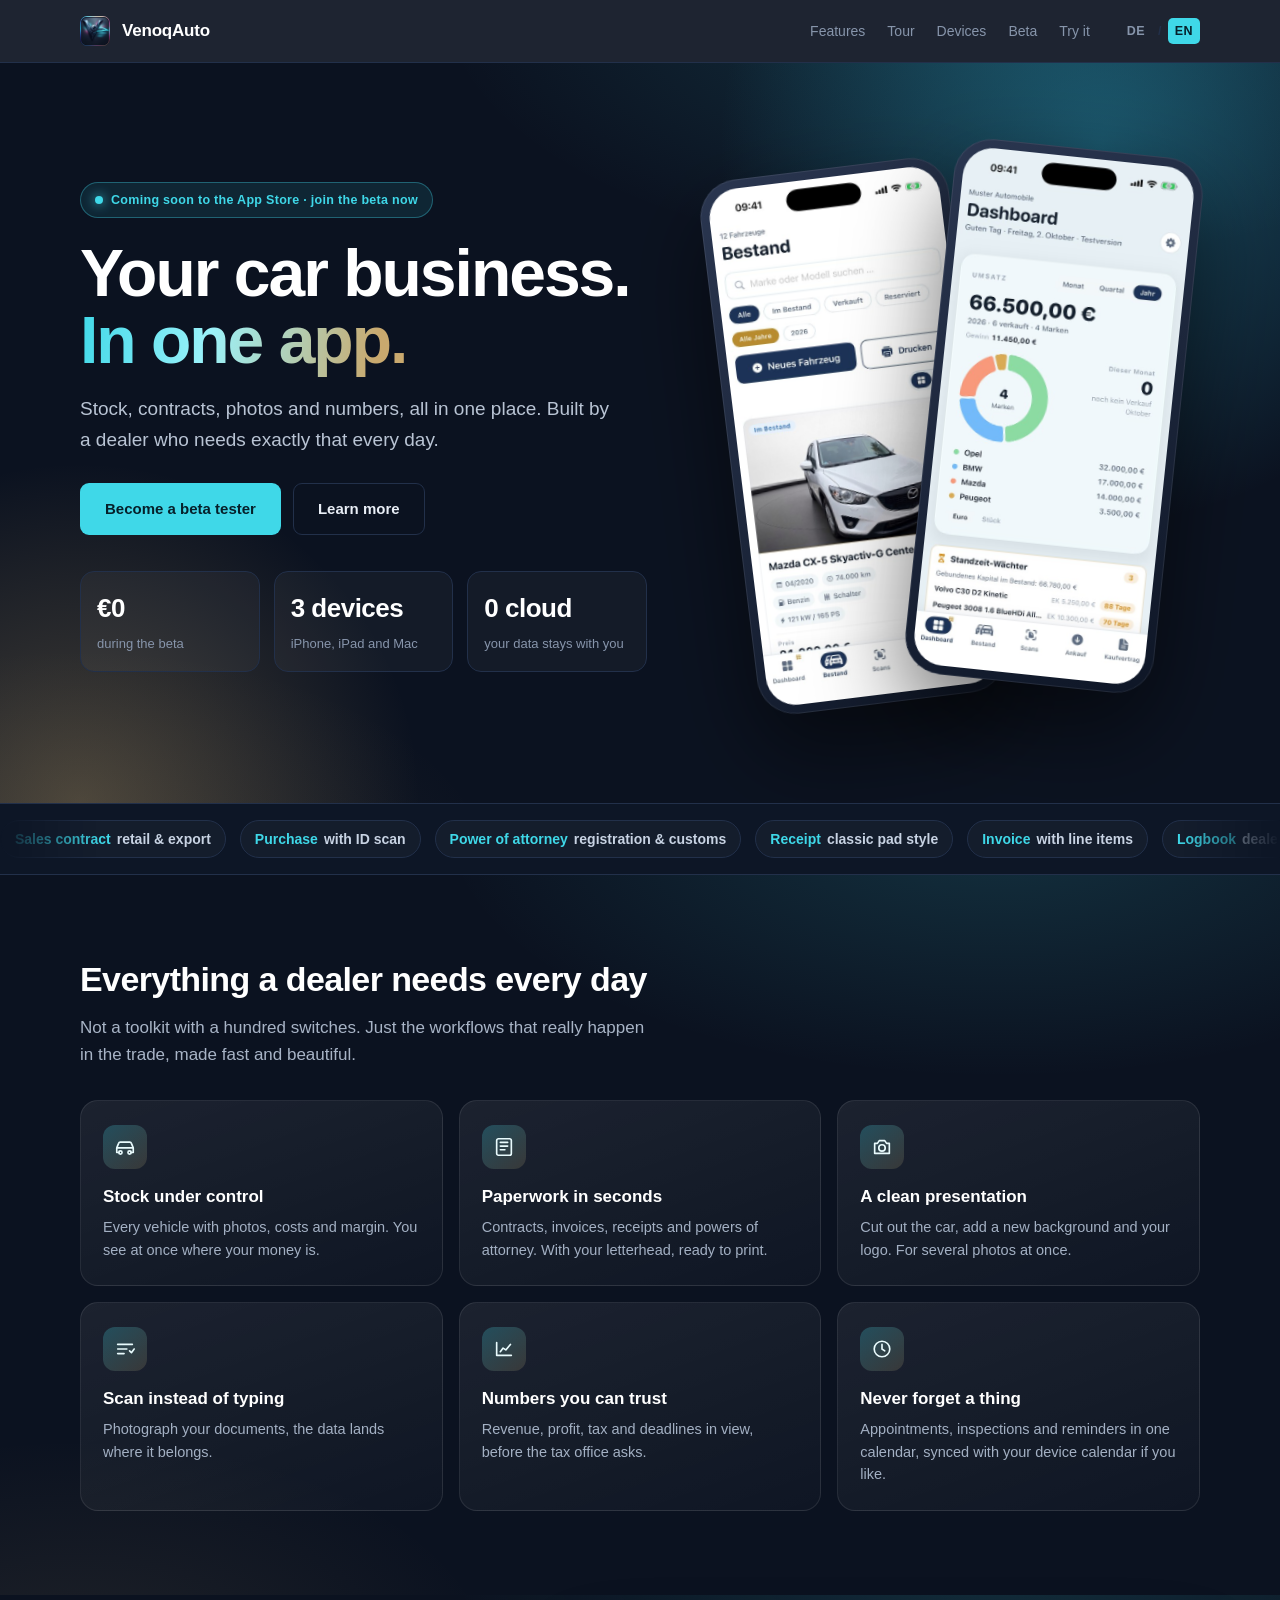
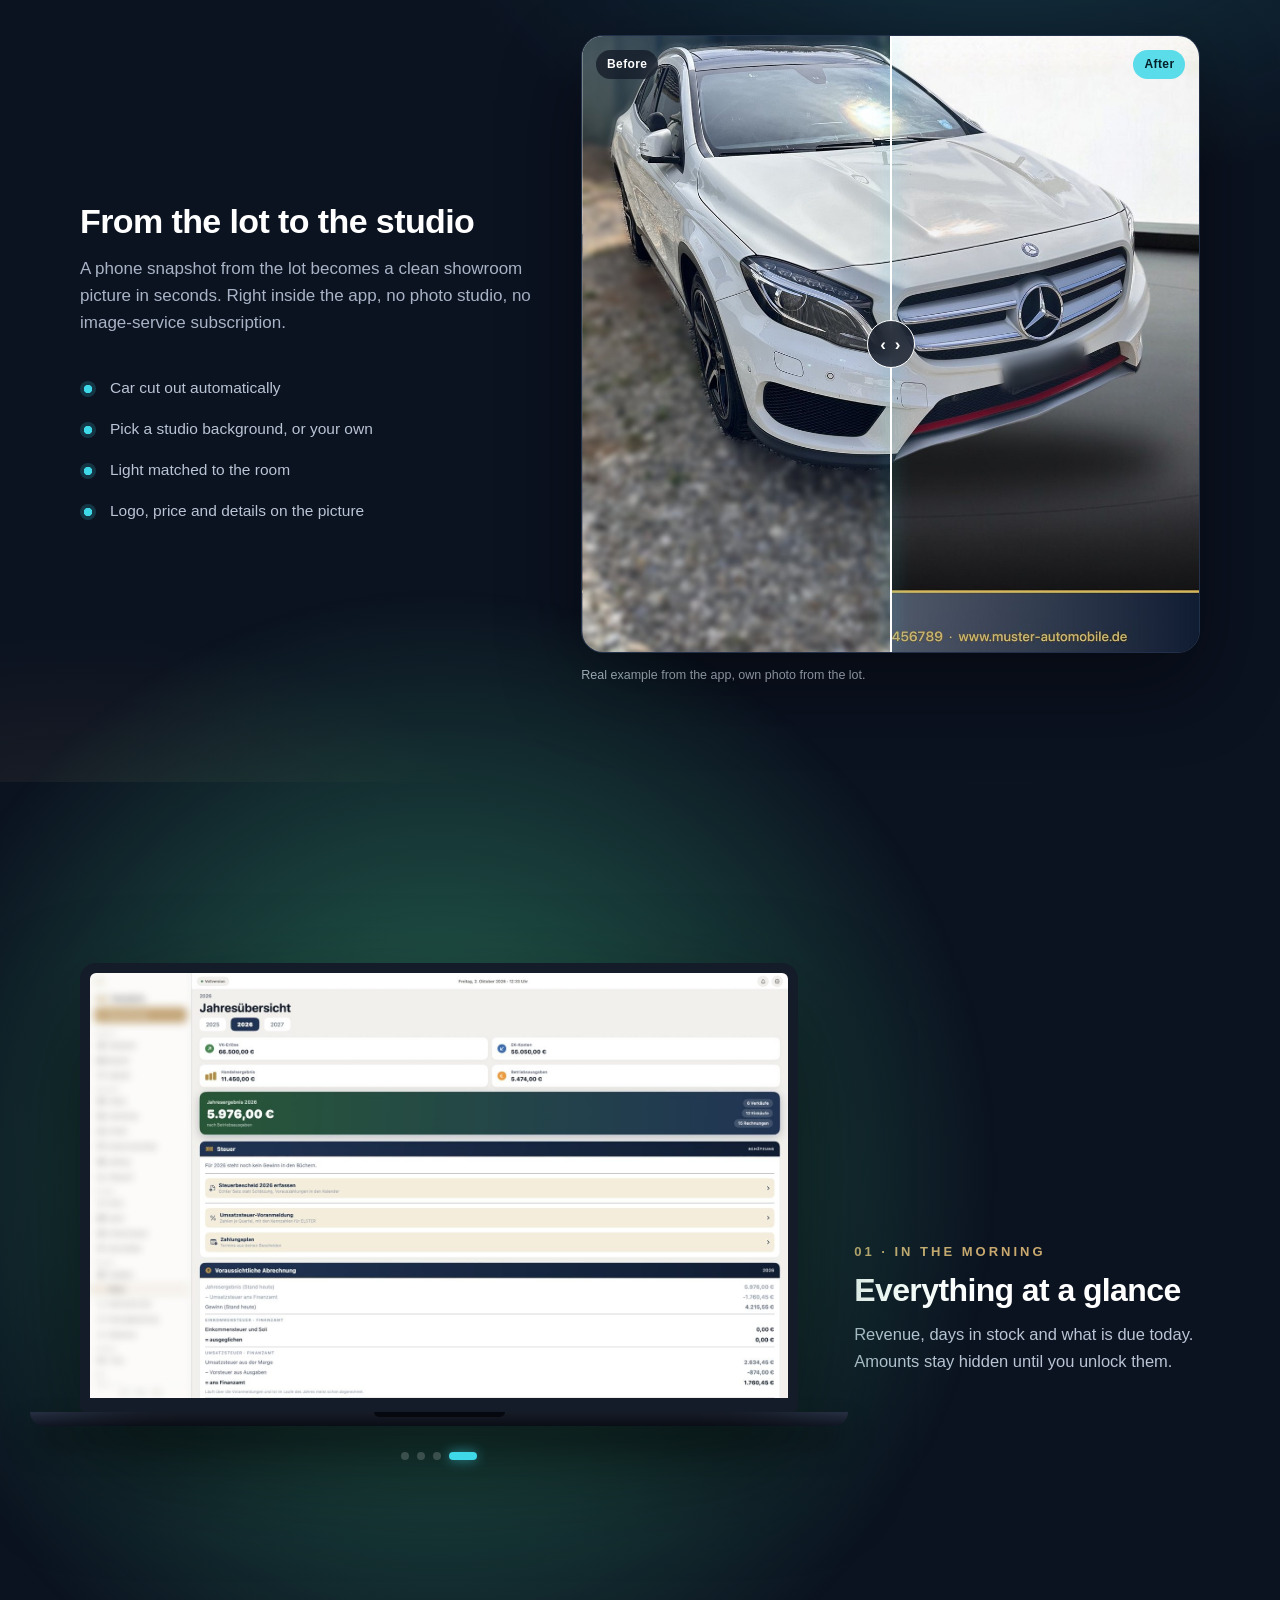
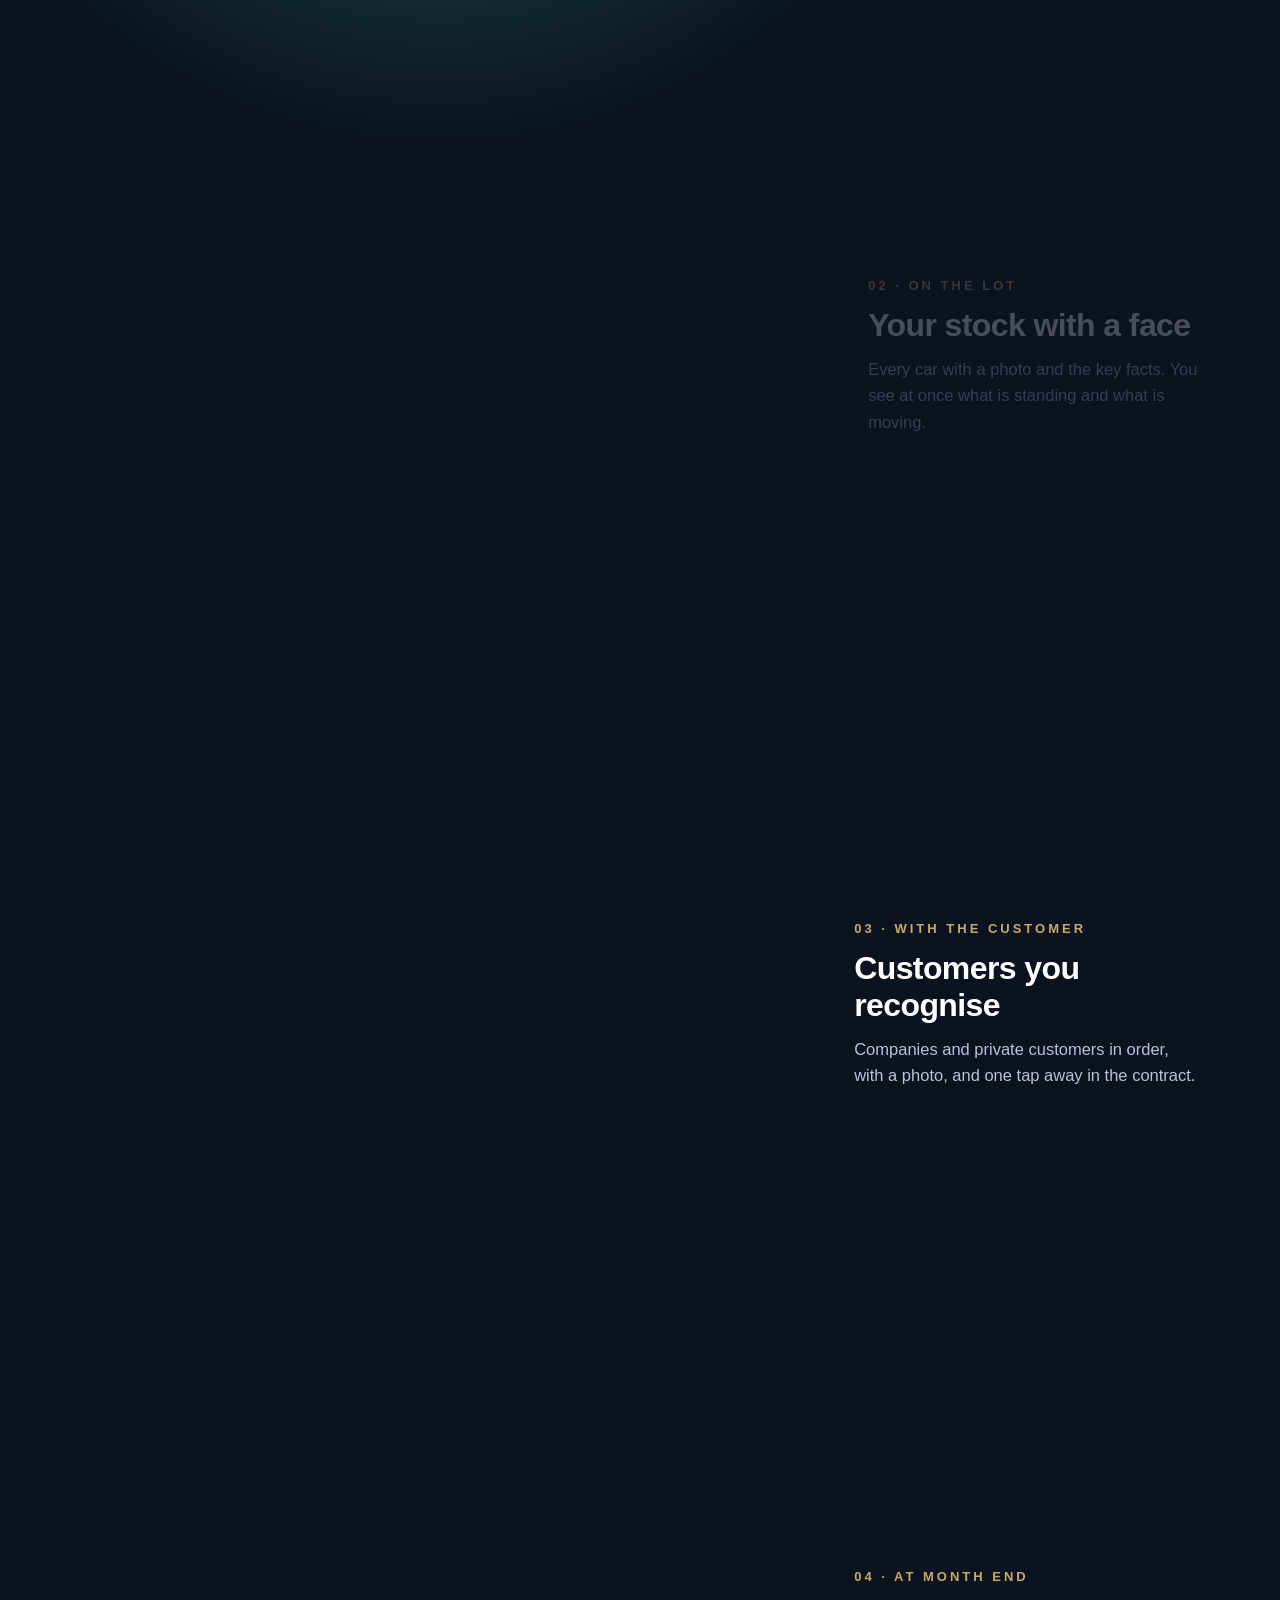
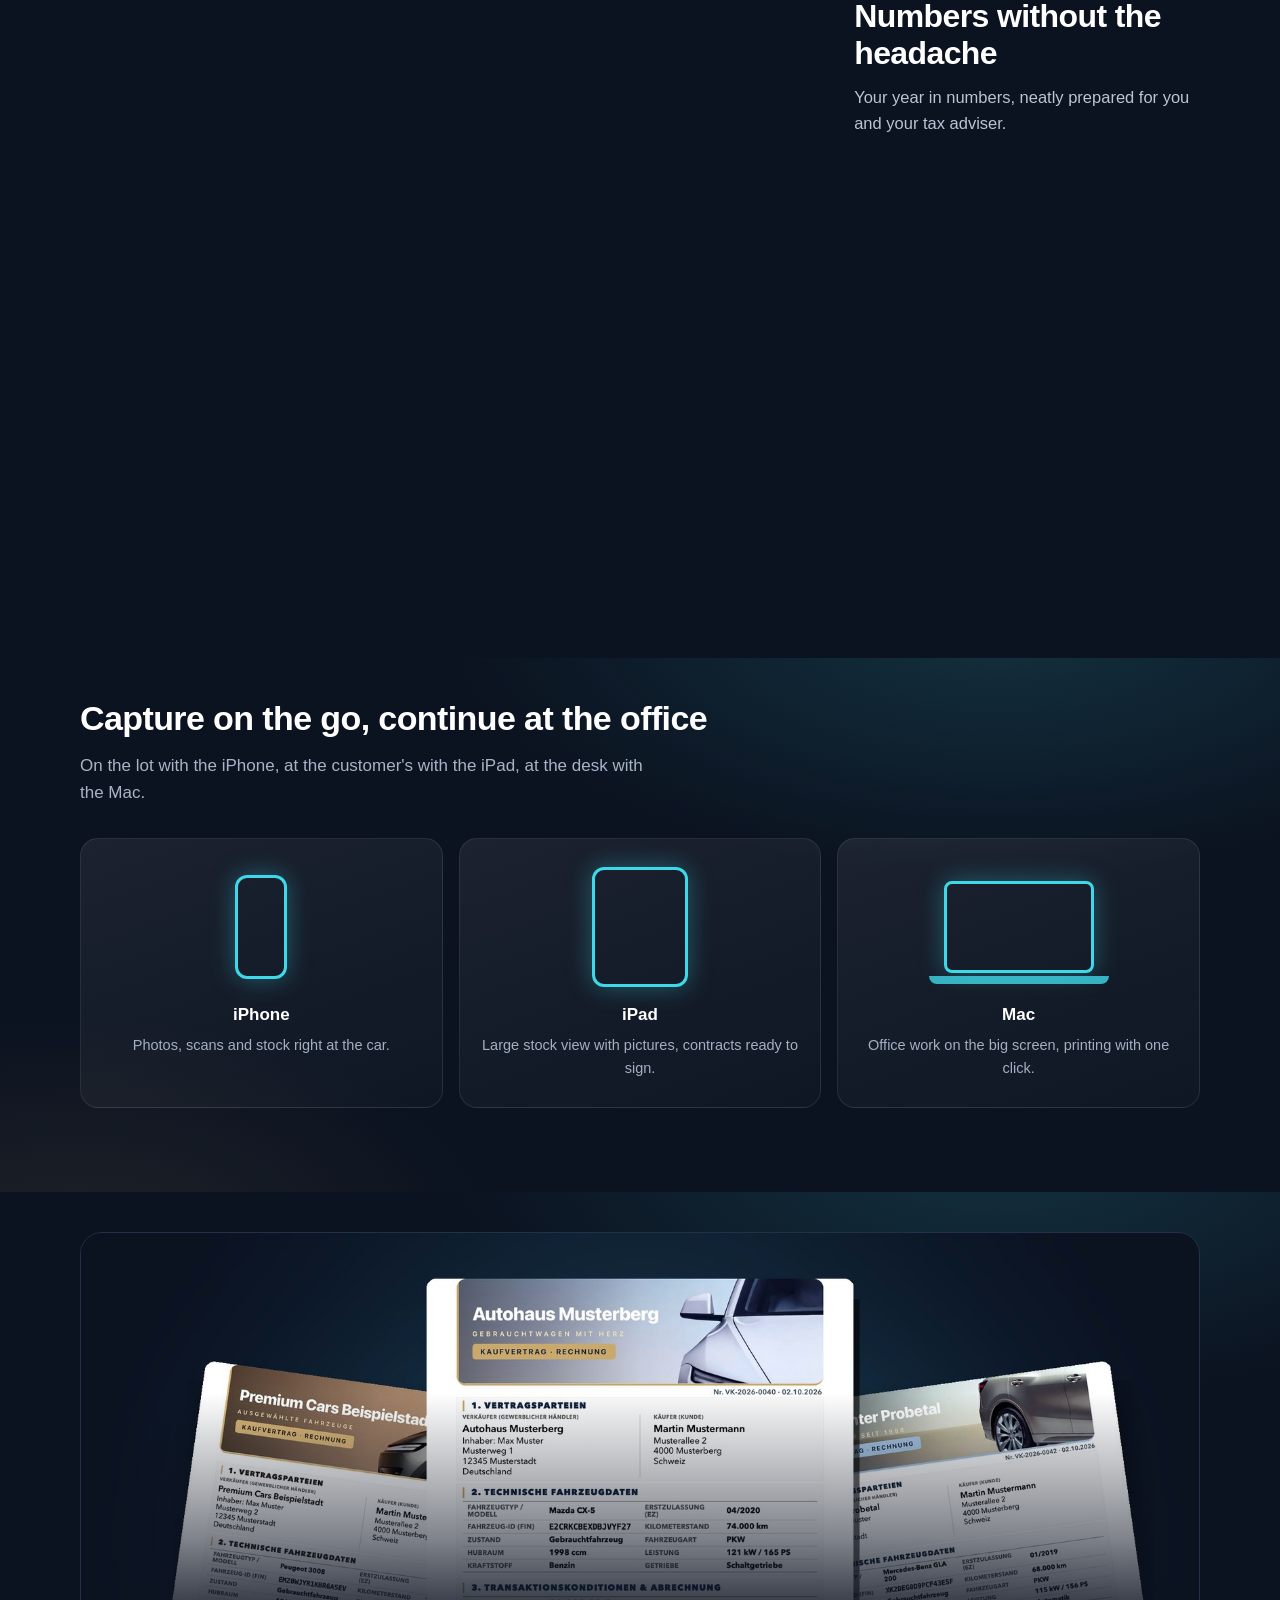
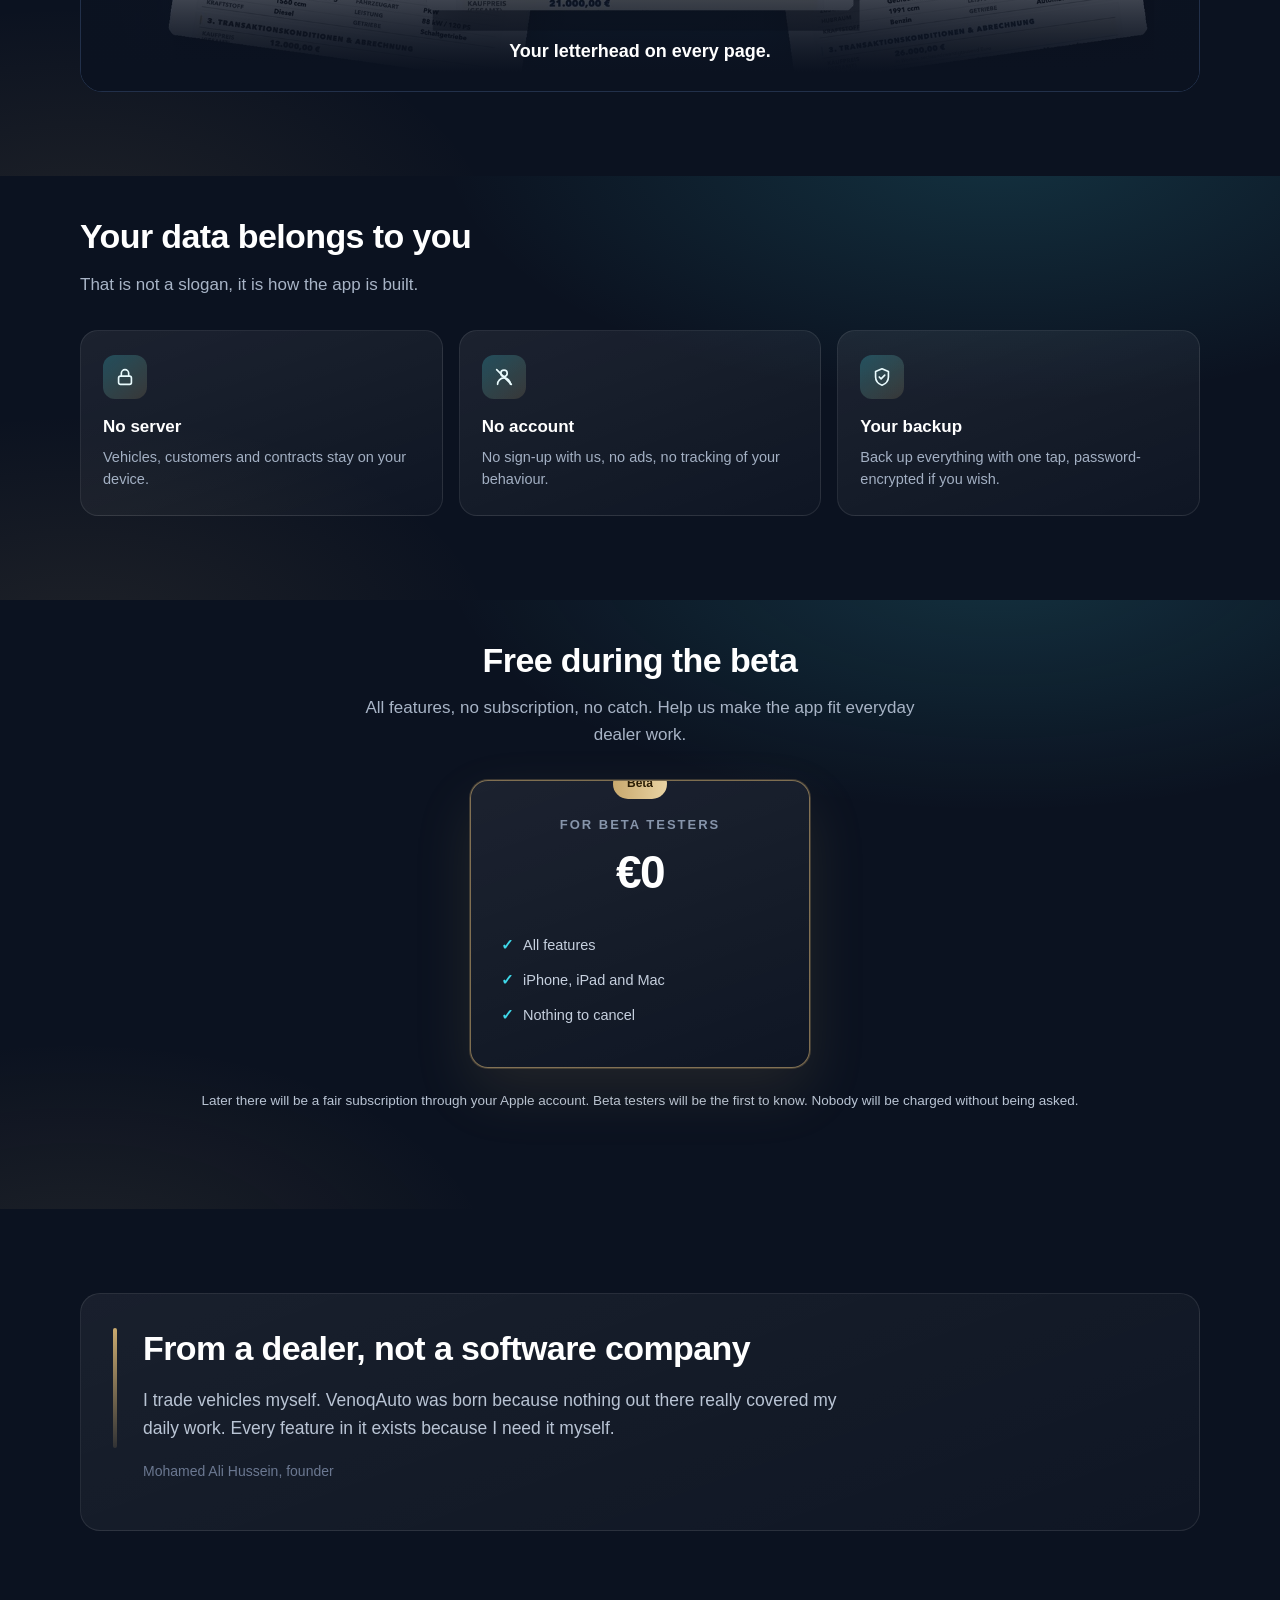
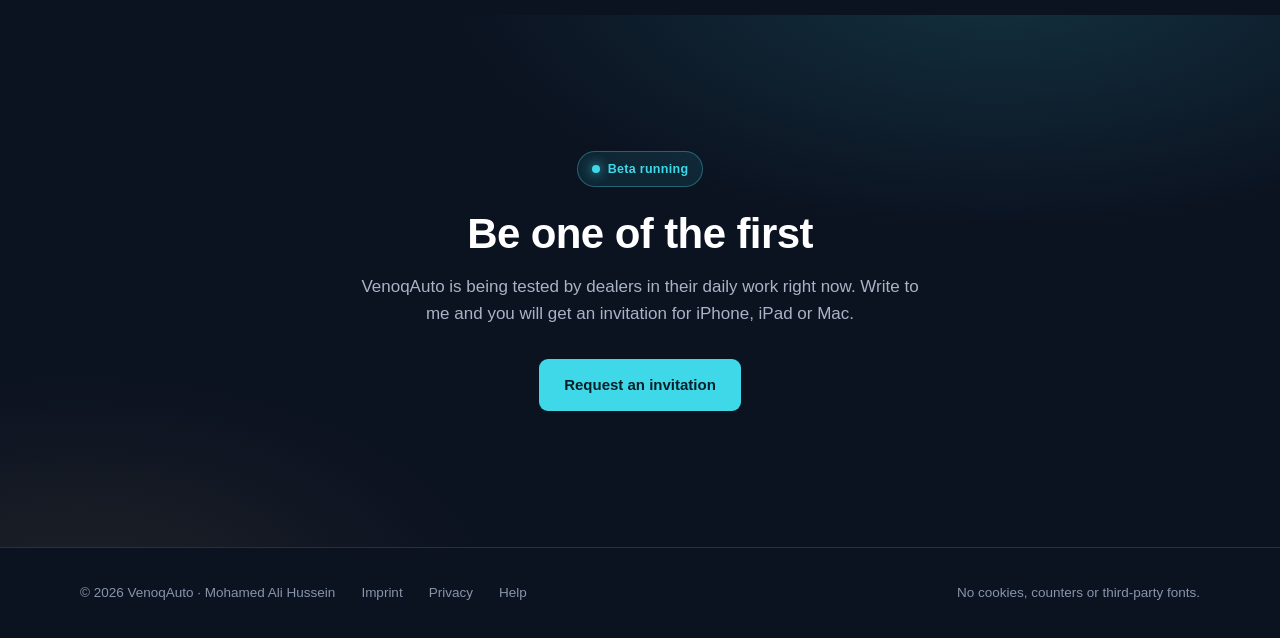
==== commit 5e353844: "Vorschaubild fuer WhatsApp und andere Dienste Co-Authored-By: Claude Opus 5.5 <noreply@anthropic.com" ====
--- a/en/index.html
+++ b/en/index.html
@@ -5,6 +5,16 @@
 <meta name="viewport" content="width=device-width, initial-scale=1">
 <title>VenoqAuto · The app for car dealers</title>
 <meta name="description" content="Stock, contracts, photos and numbers in one app for iPhone, iPad and Mac. Built by a car dealer. Your data stays on your device.">
+<meta property="og:type" content="website">
+<meta property="og:site_name" content="VenoqAuto">
+<meta property="og:title" content="VenoqAuto · The app for car dealers">
+<meta property="og:description" content="Stock, contracts, photos and numbers in one app for iPhone, iPad and Mac. Your data stays on your device.">
+<meta property="og:url" content="https://venoqauto.de/en/">
+<meta property="og:image" content="https://venoqauto.de/bilder/og.jpg">
+<meta property="og:image:width" content="1200">
+<meta property="og:image:height" content="630">
+<meta property="og:locale" content="en_GB">
+<meta name="twitter:card" content="summary_large_image">
 <link rel="icon" href="../favicon.png">
 <link rel="apple-touch-icon" href="../bilder/apple-touch-icon.png">
 <link rel="alternate" hreflang="de" href="../index.html">
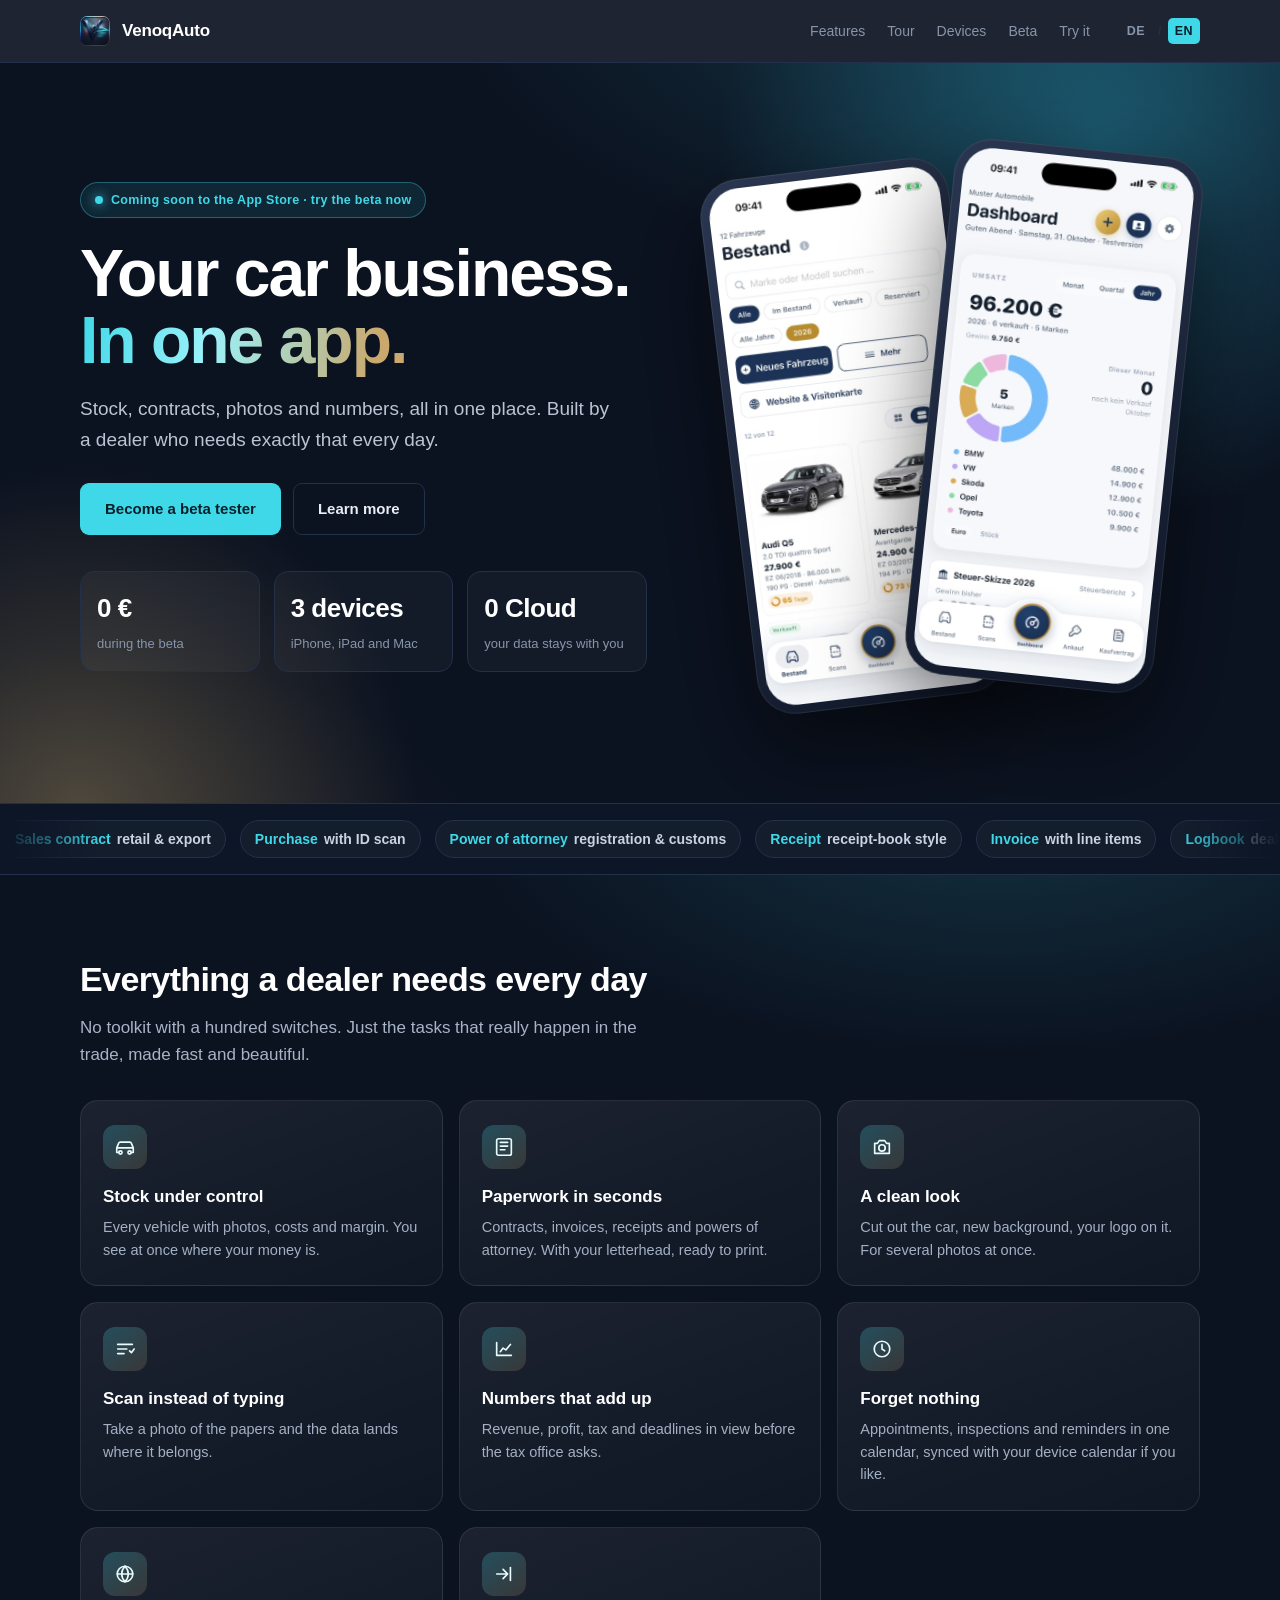
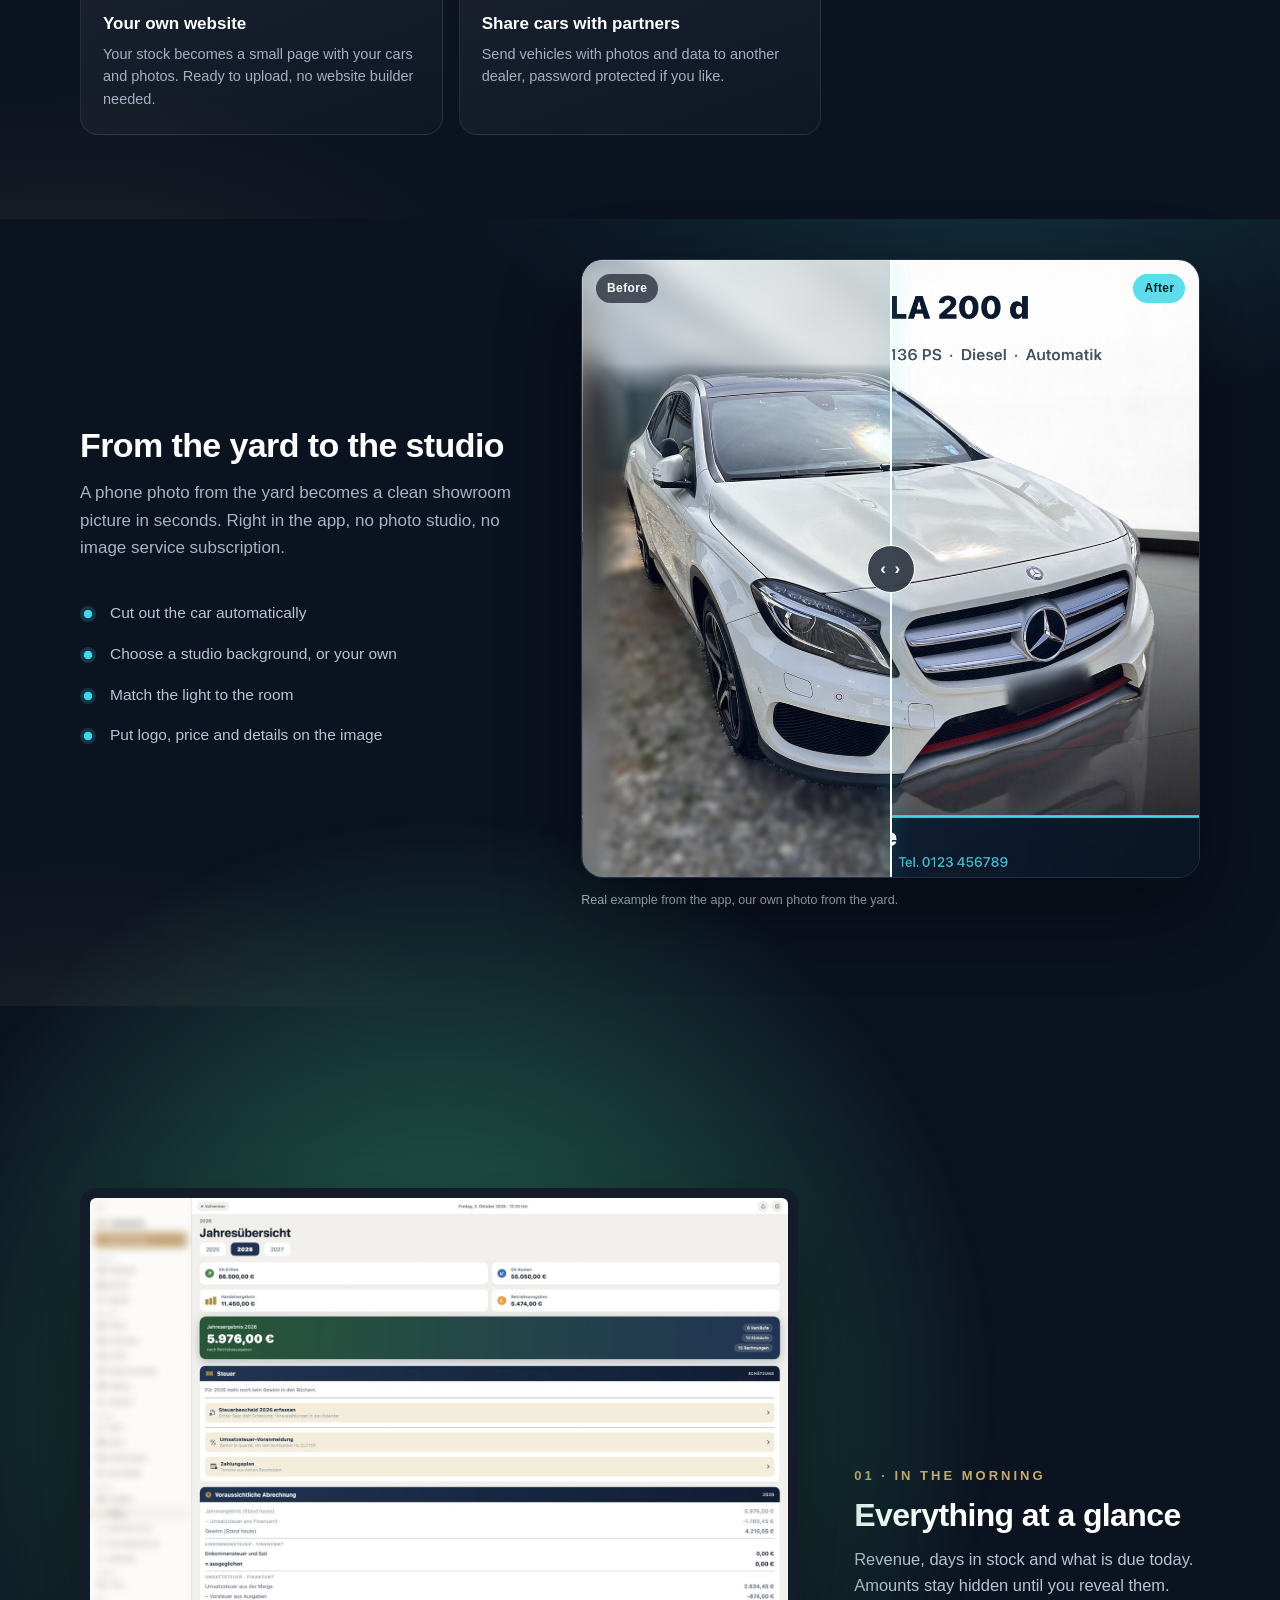
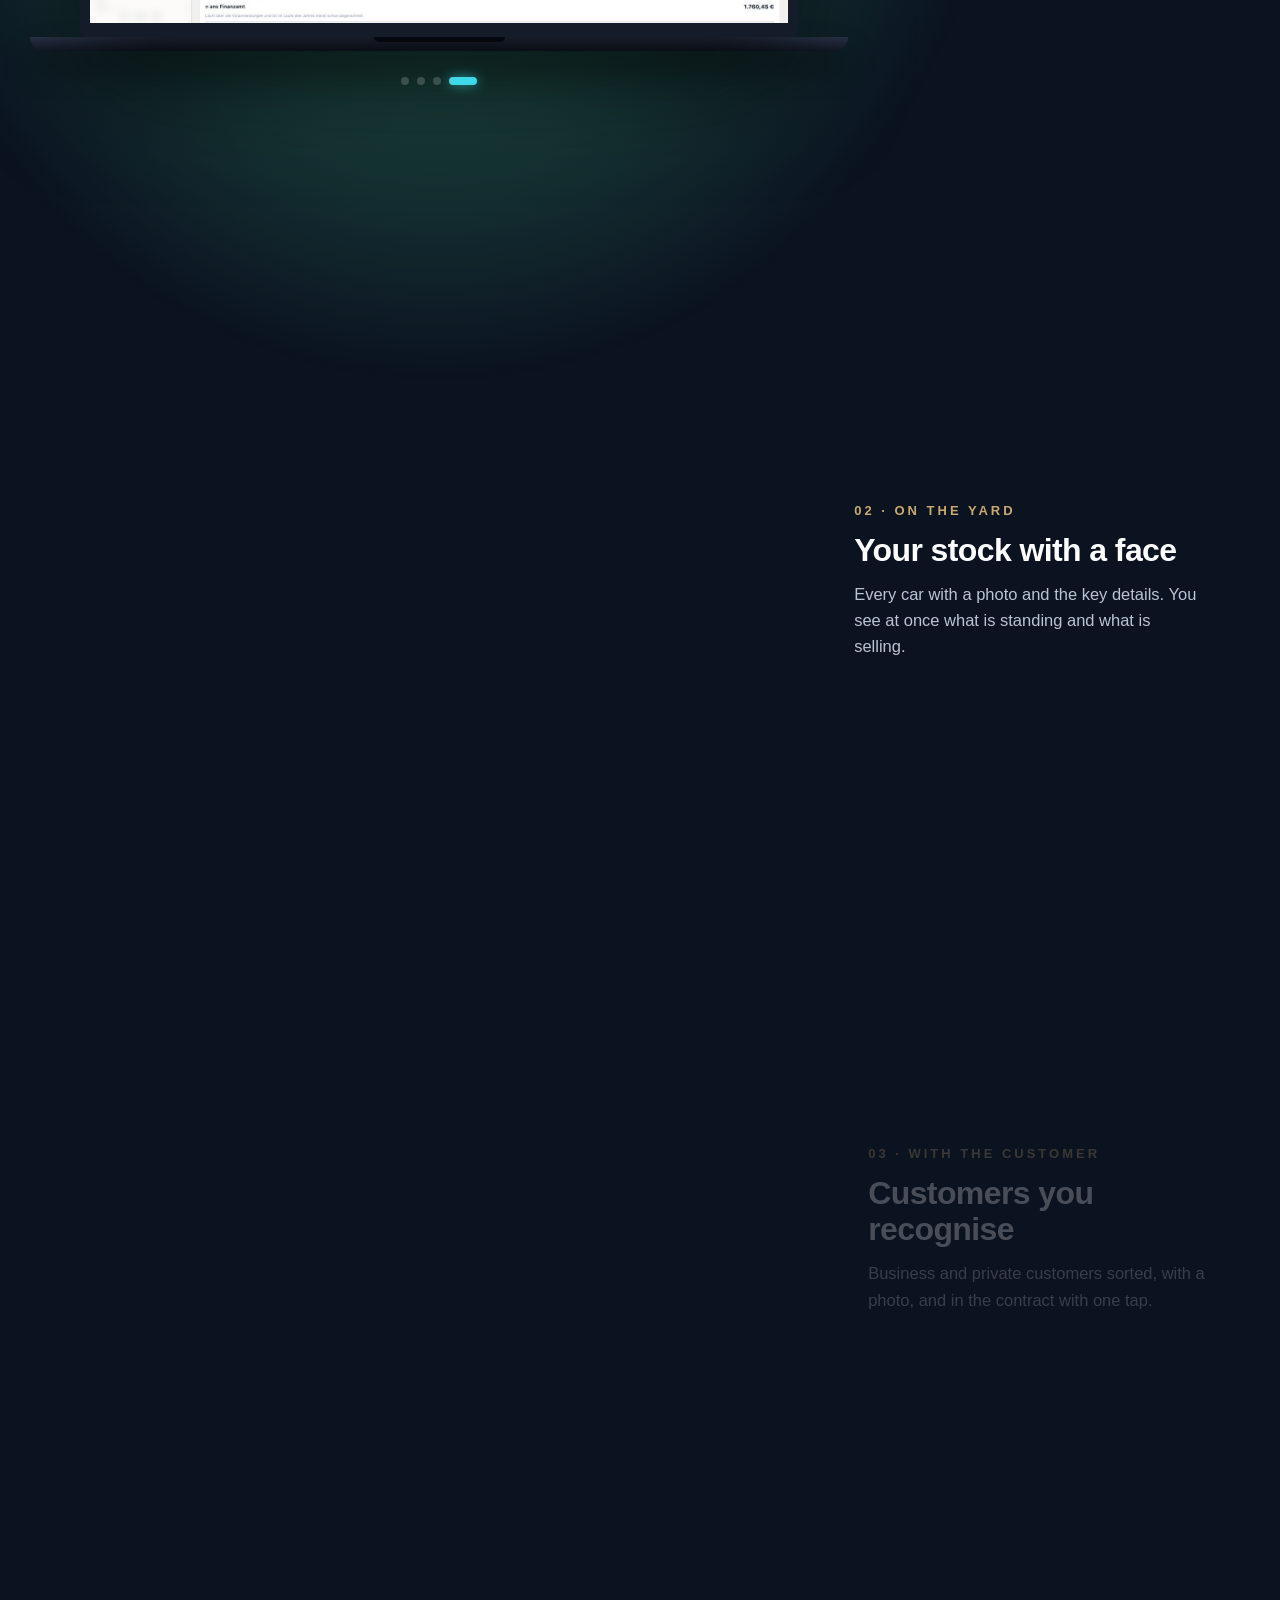
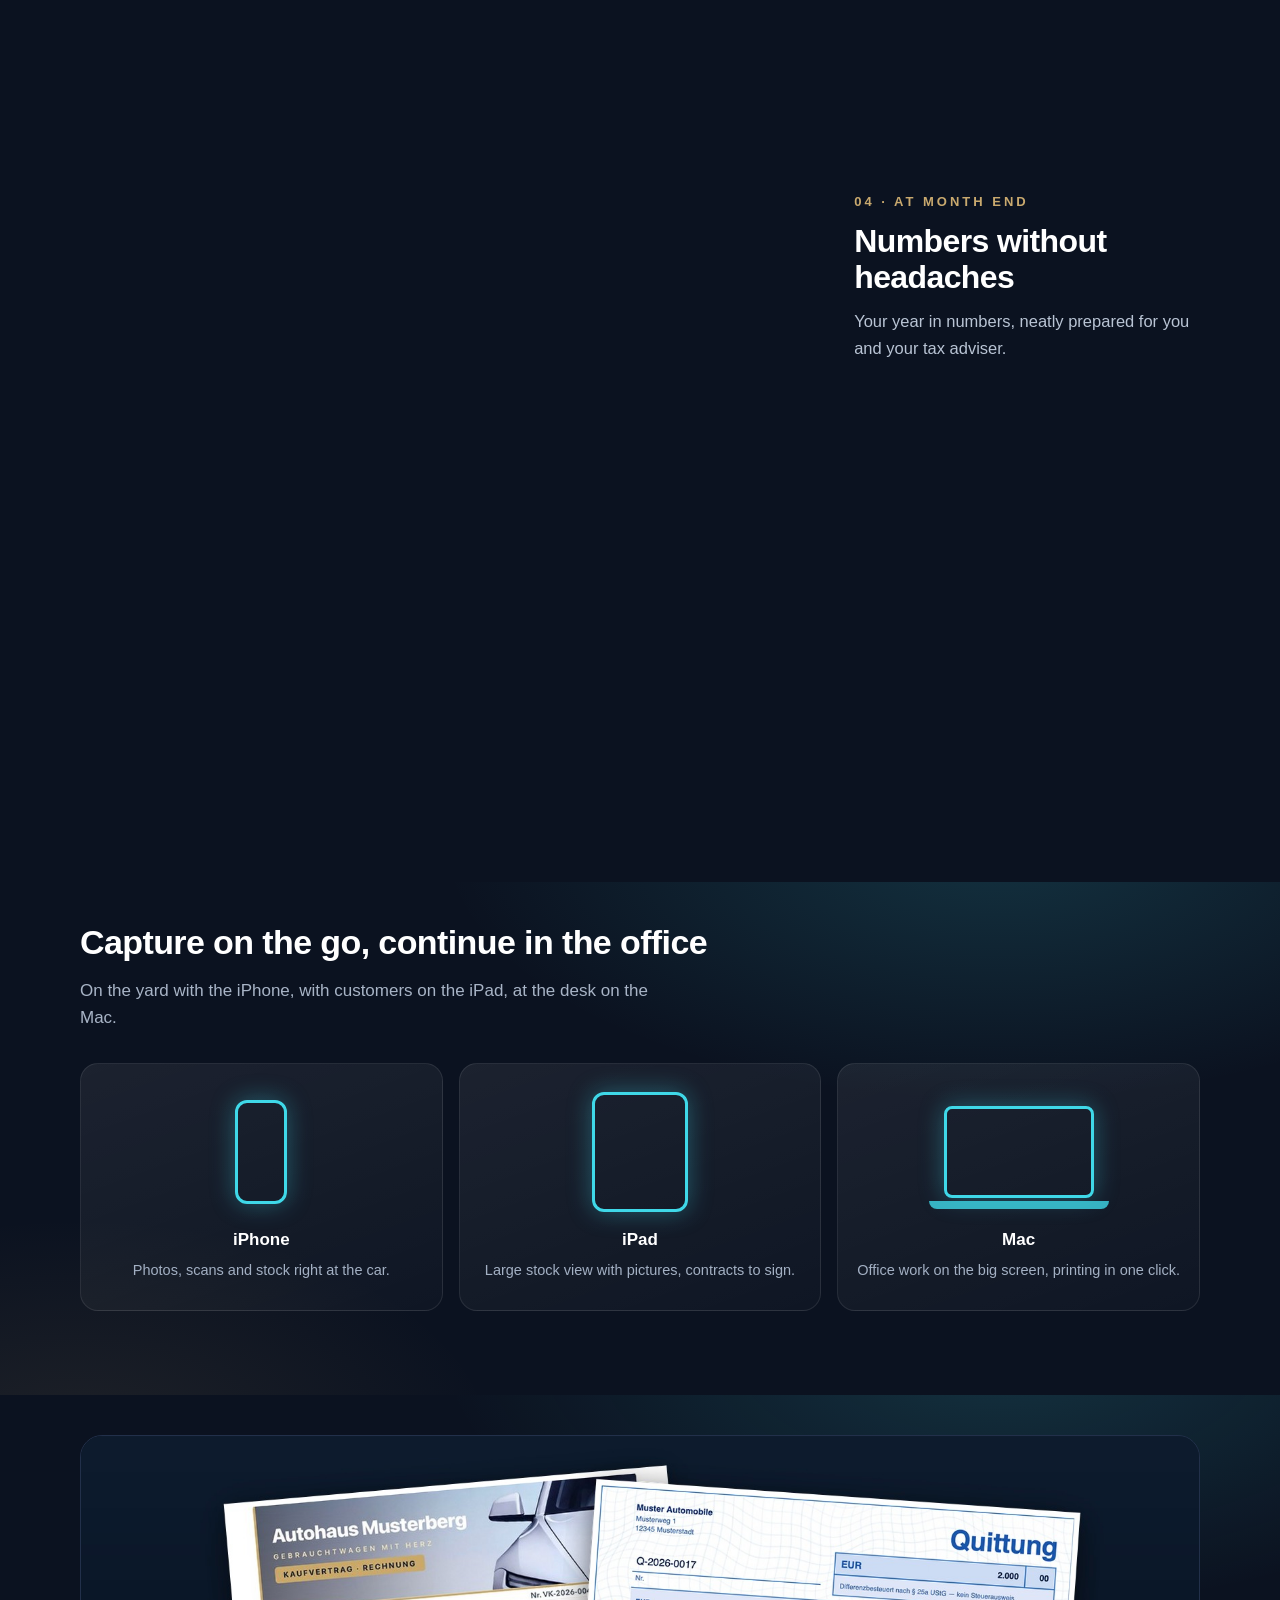
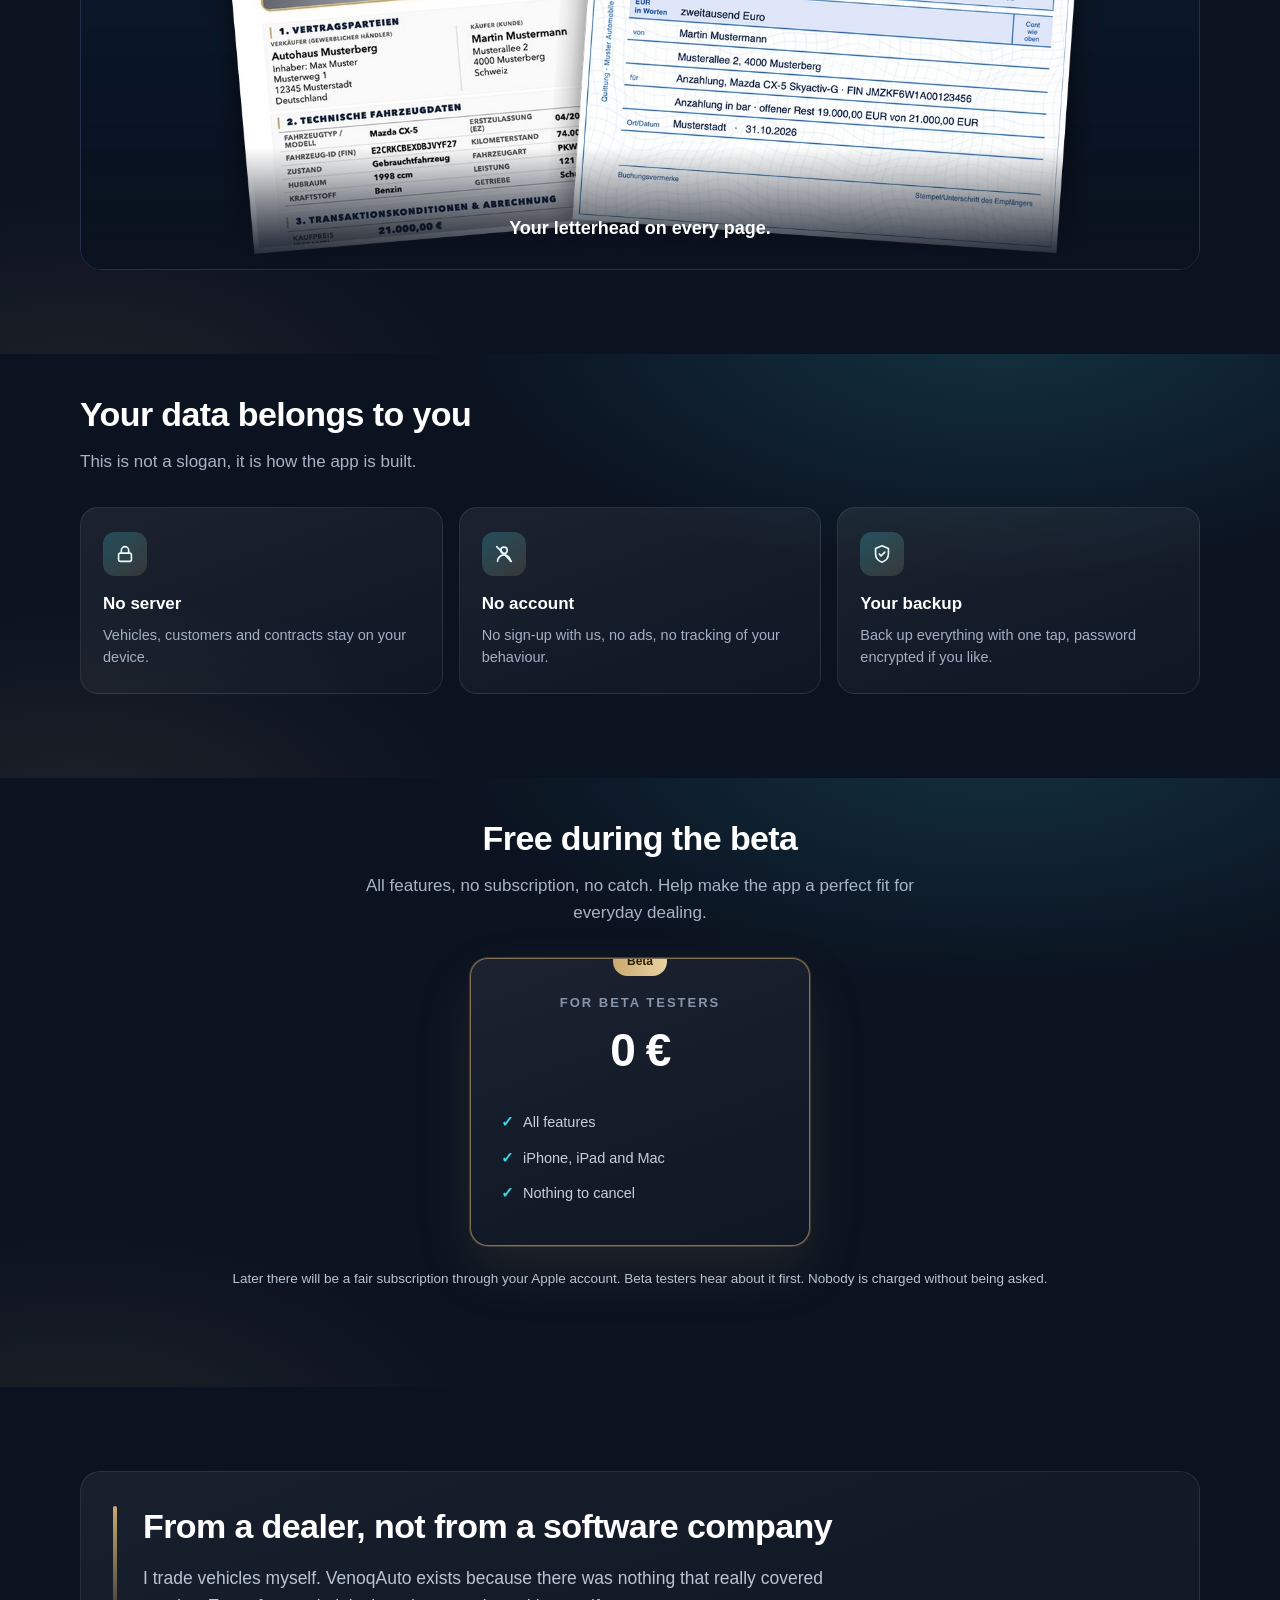
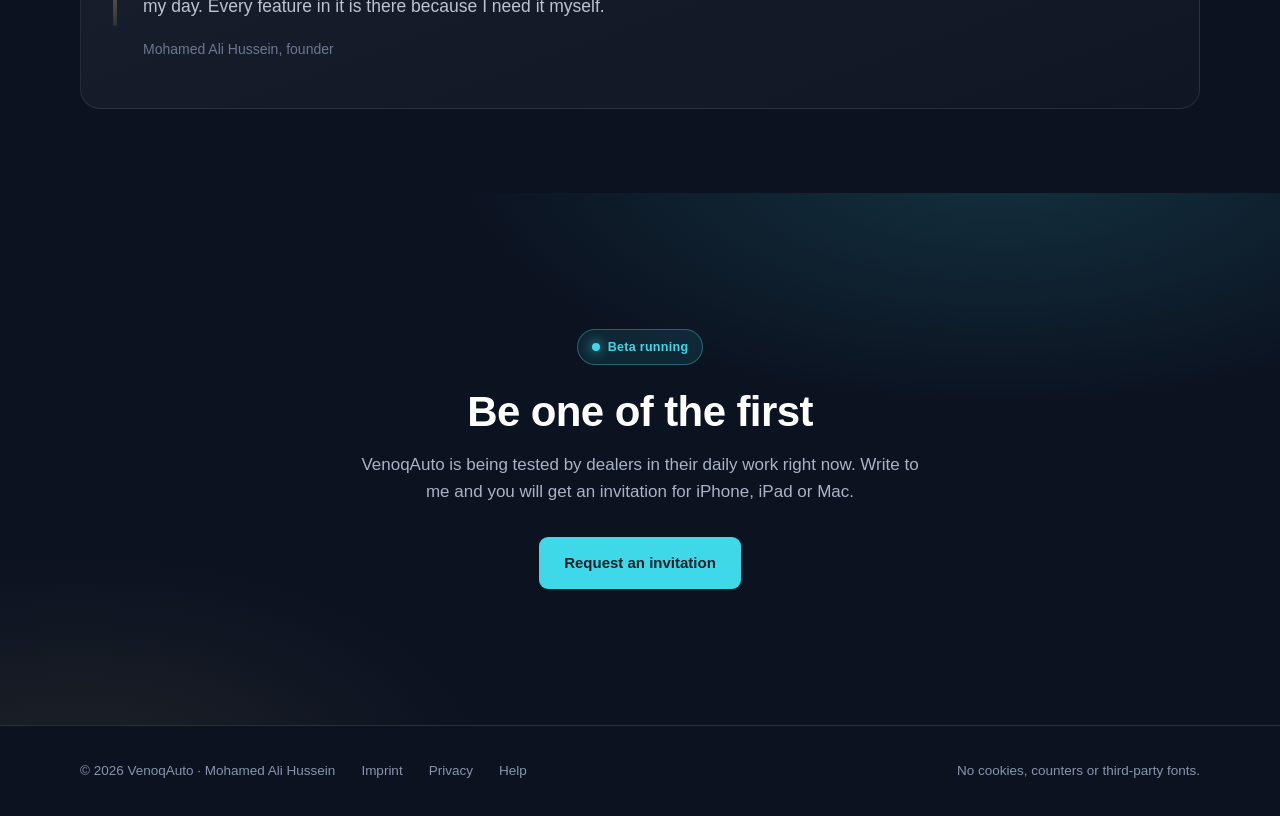
==== commit 9e92da7c: "Neue Fassung: neue Musterautos, GLA mit BiRefNet und eigener Spiegelung, Vertrag+Quittung, neues Das" ====
--- a/en/index.html
+++ b/en/index.html
@@ -43,7 +43,7 @@
   <div class="held2 bahn">
     <div class="mitte">
       <div>
-        <div class="plakette"><i></i> Coming soon to the App Store · join the beta now</div>
+        <div class="plakette"><i></i> Coming soon to the App Store · try the beta now</div>
         <h1>Your car business.<br><span class="glanz">In one app.</span></h1>
         <p class="vor">Stock, contracts, photos and numbers, all in one place.
         Built by a dealer who needs exactly that every day.</p>
@@ -52,26 +52,26 @@
           <a class="knopf knopf-leer" href="#koennen">Learn more</a>
         </div>
         <div class="leiste-zahlen">
-          <div><strong>€0</strong><span>during the beta</span></div>
+          <div><strong>0 €</strong><span>during the beta</span></div>
           <div><strong>3 devices</strong><span>iPhone, iPad and Mac</span></div>
-          <div><strong>0 cloud</strong><span>your data stays with you</span></div>
+          <div><strong>0 Cloud</strong><span>your data stays with you</span></div>
         </div>
       </div>
       <div class="telefone" aria-hidden="true">
         <div class="telefon a"><img src="../bilder/bestand.jpg" alt=""></div>
-        <div class="telefon b"><img src="../bilder/dashboard.jpg" alt=""></div>
+        <div class="telefon b"><img src="../bilder/dashboard_2.jpg" alt=""></div>
       </div>
     </div>
   </div>
 </div>
 
-<div class="laufband" aria-hidden="true"><div class="laufband-maske"><div class="laufband-spur"><span><b>Sales contract</b>retail & export</span><span><b>Purchase</b>with ID scan</span><span><b>Power of attorney</b>registration & customs</span><span><b>Receipt</b>classic pad style</span><span><b>Invoice</b>with line items</span><span><b>Logbook</b>dealer plates</span><span><b>Showroom</b>background & light</span><span><b>Scans</b>receipts sorted</span><span><b>Tax</b>your year at a glance</span><span><b>F-gas</b>report ready</span><span><b>Calendar</b>inspections & dates</span><span><b>Backup</b>encrypted</span><span><b>Sales contract</b>retail & export</span><span><b>Purchase</b>with ID scan</span><span><b>Power of attorney</b>registration & customs</span><span><b>Receipt</b>classic pad style</span><span><b>Invoice</b>with line items</span><span><b>Logbook</b>dealer plates</span><span><b>Showroom</b>background & light</span><span><b>Scans</b>receipts sorted</span><span><b>Tax</b>your year at a glance</span><span><b>F-gas</b>report ready</span><span><b>Calendar</b>inspections & dates</span><span><b>Backup</b>encrypted</span></div></div></div>
-
-<!-- Features -->
+<div class="laufband" aria-hidden="true"><div class="laufband-maske"><div class="laufband-spur"><span><b>Sales contract</b>retail & export</span><span><b>Purchase</b>with ID scan</span><span><b>Power of attorney</b>registration & customs</span><span><b>Receipt</b>receipt-book style</span><span><b>Invoice</b>with line items</span><span><b>Logbook</b>dealer plates</span><span><b>Showroom</b>background & light</span><span><b>Scans</b>receipts sorted</span><span><b>Tax</b>your year at a glance</span><span><b>F-gas</b>report ready</span><span><b>Calendar</b>inspections & dates</span><span><b>Backup</b>encrypted</span><span><b>Sales contract</b>retail & export</span><span><b>Purchase</b>with ID scan</span><span><b>Power of attorney</b>registration & customs</span><span><b>Receipt</b>receipt-book style</span><span><b>Invoice</b>with line items</span><span><b>Logbook</b>dealer plates</span><span><b>Showroom</b>background & light</span><span><b>Scans</b>receipts sorted</span><span><b>Tax</b>your year at a glance</span><span><b>F-gas</b>report ready</span><span><b>Calendar</b>inspections & dates</span><span><b>Backup</b>encrypted</span></div></div></div>
+
+<!-- Funktionen: Versprechen statt Bauplan -->
 <section id="koennen" class="dunkel bahn">
   <div class="mitte">
     <h2 class="zeig">Everything a dealer needs every day</h2>
-    <p class="leitsatz zeig">Not a toolkit with a hundred switches. Just the workflows that really happen in the trade, made fast and beautiful.</p>
+    <p class="leitsatz zeig">No toolkit with a hundred switches. Just the tasks that really happen in the trade, made fast and beautiful.</p>
     <div class="raster">
       <div class="glas zeig">
         <div class="symbol"><svg viewBox="0 0 24 24"><path d="M3 13l2-5a2 2 0 0 1 2-1.3h10A2 2 0 0 1 19 8l2 5v5h-2.5M3 13v5h2.5M3 13h18"/><circle cx="7" cy="18" r="1.8"/><circle cx="17" cy="18" r="1.8"/></svg></div>
@@ -85,23 +85,33 @@
       </div>
       <div class="glas zeig">
         <div class="symbol"><svg viewBox="0 0 24 24"><path d="M4 8h3l2-3h6l2 3h3v11H4z"/><circle cx="12" cy="13" r="3.5"/></svg></div>
-        <h3>A clean presentation</h3>
-        <p>Cut out the car, add a new background and your logo. For several photos at once.</p>
+        <h3>A clean look</h3>
+        <p>Cut out the car, new background, your logo on it. For several photos at once.</p>
       </div>
       <div class="glas zeig">
         <div class="symbol"><svg viewBox="0 0 24 24"><path d="M4 7h16M4 12h10M4 17h7"/><path d="M17 14l2 2 3-4"/></svg></div>
         <h3>Scan instead of typing</h3>
-        <p>Photograph your documents, the data lands where it belongs.</p>
+        <p>Take a photo of the papers and the data lands where it belongs.</p>
       </div>
       <div class="glas zeig">
         <div class="symbol"><svg viewBox="0 0 24 24"><path d="M4 19V5M4 19h16"/><path d="M8 15l3-4 3 2 5-6"/></svg></div>
-        <h3>Numbers you can trust</h3>
-        <p>Revenue, profit, tax and deadlines in view, before the tax office asks.</p>
+        <h3>Numbers that add up</h3>
+        <p>Revenue, profit, tax and deadlines in view before the tax office asks.</p>
       </div>
       <div class="glas zeig">
         <div class="symbol"><svg viewBox="0 0 24 24"><circle cx="12" cy="12" r="8.5"/><path d="M12 7v5l3 2"/></svg></div>
-        <h3>Never forget a thing</h3>
+        <h3>Forget nothing</h3>
         <p>Appointments, inspections and reminders in one calendar, synced with your device calendar if you like.</p>
+      </div>
+      <div class="glas zeig">
+        <div class="symbol"><svg viewBox="0 0 24 24"><circle cx="12" cy="12" r="8.5"/><path d="M3.5 12h17M12 3.5c2.5 2.6 3.6 5.5 3.6 8.5s-1.1 5.9-3.6 8.5M12 3.5C9.5 6.1 8.4 9 8.4 12s1.1 5.9 3.6 8.5"/></svg></div>
+        <h3>Your own website</h3>
+        <p>Your stock becomes a small page with your cars and photos. Ready to upload, no website builder needed.</p>
+      </div>
+      <div class="glas zeig">
+        <div class="symbol"><svg viewBox="0 0 24 24"><path d="M4 12h11M11 7l5 5-5 5"/><path d="M19 5v14"/></svg></div>
+        <h3>Share cars with partners</h3>
+        <p>Send vehicles with photos and data to another dealer, password protected if you like.</p>
       </div>
     </div>
   </div>
@@ -110,24 +120,24 @@
 <section id="showroom" class="dunkel bahn">
   <div class="mitte vn-gitter">
     <div class="zeig">
-      <h2>From the lot to the studio</h2>
-      <p class="leitsatz">A phone snapshot from the lot becomes a clean showroom picture in seconds. Right inside the app, no photo studio, no image-service subscription.</p>
-      <ul><li>Car cut out automatically</li><li>Pick a studio background, or your own</li><li>Light matched to the room</li><li>Logo, price and details on the picture</li></ul>
+      <h2>From the yard to the studio</h2>
+      <p class="leitsatz">A phone photo from the yard becomes a clean showroom picture in seconds. Right in the app, no photo studio, no image service subscription.</p>
+      <ul><li>Cut out the car automatically</li><li>Choose a studio background, or your own</li><li>Match the light to the room</li><li>Put logo, price and details on the image</li></ul>
     </div>
     <div class="zeig">
       <div class="vergleich" style="--pos:50%">
-        <img src="../bilder/showroom_nachher.jpg" alt="Showroom picture from the app" loading="lazy">
-        <img class="vorher" src="../bilder/showroom_vorher.jpg" alt="Original photo on the lot" loading="lazy">
+        <img src="../bilder/showroom_nachher_5.jpg" alt="Showroom picture from the app" loading="lazy">
+        <img class="vorher" src="../bilder/showroom_vorher_3.jpg" alt="Original photo from the yard" loading="lazy">
         <div class="griff"></div>
         <span class="etikett l">Before</span><span class="etikett r">After</span>
         <input type="range" min="0" max="100" value="50" aria-label="Compare before and after">
       </div>
-      <p class="vn-fuss">Real example from the app, own photo from the lot.</p>
-    </div>
-  </div>
-</section>
-
-<!-- Tour: the Mac stays put, the screen changes while scrolling -->
+      <p class="vn-fuss">Real example from the app, our own photo from the yard.</p>
+    </div>
+  </div>
+</section>
+
+<!-- Tour -->
 <section id="rundgang" class="dunkel bahn rundgang">
   <div class="mitte rg-gitter">
     <div class="rg-buehne" aria-hidden="true">
@@ -147,26 +157,26 @@
       <div class="rg-schritt aktiv" data-farbe="rgba(63,216,232,.55)">
         <span class="nr">01 · IN THE MORNING</span>
         <h3>Everything at a glance</h3>
-        <p>Revenue, days in stock and what is due today. Amounts stay hidden until you unlock them.</p>
-        <img class="rg-handy" src="../bilder/mac_dashboard.jpg" alt="Dashboard of the app" loading="lazy">
+        <p>Revenue, days in stock and what is due today. Amounts stay hidden until you reveal them.</p>
+        <img class="rg-handy" src="../bilder/mac_dashboard.jpg" alt="App dashboard" loading="lazy">
       </div>
       <div class="rg-schritt" data-farbe="rgba(201,169,110,.55)">
-        <span class="nr">02 · ON THE LOT</span>
+        <span class="nr">02 · ON THE YARD</span>
         <h3>Your stock with a face</h3>
-        <p>Every car with a photo and the key facts. You see at once what is standing and what is moving.</p>
+        <p>Every car with a photo and the key details. You see at once what is standing and what is selling.</p>
         <img class="rg-handy" src="../bilder/mac_bestand.jpg" alt="Vehicle stock as tiles" loading="lazy">
       </div>
       <div class="rg-schritt" data-farbe="rgba(120,140,255,.50)">
         <span class="nr">03 · WITH THE CUSTOMER</span>
         <h3>Customers you recognise</h3>
-        <p>Companies and private customers in order, with a photo, and one tap away in the contract.</p>
+        <p>Business and private customers sorted, with a photo, and in the contract with one tap.</p>
         <img class="rg-handy" src="../bilder/mac_kunden.jpg" alt="Customer list" loading="lazy">
       </div>
       <div class="rg-schritt" data-farbe="rgba(70,200,140,.50)">
         <span class="nr">04 · AT MONTH END</span>
-        <h3>Numbers without the headache</h3>
+        <h3>Numbers without headaches</h3>
         <p>Your year in numbers, neatly prepared for you and your tax adviser.</p>
-        <img class="rg-handy" src="../bilder/mac_steuer.jpg" alt="Annual overview" loading="lazy">
+        <img class="rg-handy" src="../bilder/mac_steuer.jpg" alt="Year overview" loading="lazy">
       </div>
     </div>
   </div>
@@ -175,35 +185,35 @@
 <!-- Devices -->
 <section id="geraete" class="dunkel bahn">
   <div class="mitte">
-    <h2 class="zeig">Capture on the go, continue at the office</h2>
-    <p class="leitsatz zeig">On the lot with the iPhone, at the customer's with the iPad, at the desk with the Mac.</p>
+    <h2 class="zeig">Capture on the go, continue in the office</h2>
+    <p class="leitsatz zeig">On the yard with the iPhone, with customers on the iPad, at the desk on the Mac.</p>
     <div class="geraete">
       <div class="glas geraet zeig"><div class="bildchen"><div class="form-phone"></div></div><h3>iPhone</h3><p>Photos, scans and stock right at the car.</p></div>
-      <div class="glas geraet zeig"><div class="bildchen"><div class="form-pad"></div></div><h3>iPad</h3><p>Large stock view with pictures, contracts ready to sign.</p></div>
-      <div class="glas geraet zeig"><div class="bildchen"><div class="form-mac"></div></div><h3>Mac</h3><p>Office work on the big screen, printing with one click.</p></div>
-    </div>
-  </div>
-</section>
-
-<!-- Paperwork: just a glimpse -->
+      <div class="glas geraet zeig"><div class="bildchen"><div class="form-pad"></div></div><h3>iPad</h3><p>Large stock view with pictures, contracts to sign.</p></div>
+      <div class="glas geraet zeig"><div class="bildchen"><div class="form-mac"></div></div><h3>Mac</h3><p>Office work on the big screen, printing in one click.</p></div>
+    </div>
+  </div>
+</section>
+
+<!-- Paperwork -->
 <section class="dunkel bahn">
   <div class="mitte">
     <div class="vorhang zeig">
-      <img src="../bilder/papiere_banner.jpg" alt="Finished documents from the app with your own letterhead" loading="lazy">
+      <img src="../bilder/papiere_banner_2.jpg" alt="Ready-made documents from the app with your own letterhead" loading="lazy">
       <div class="ueber">Your letterhead on every page.</div>
     </div>
   </div>
 </section>
 
-<!-- Data promise -->
+<!-- Privacy -->
 <section id="daten" class="dunkel bahn">
   <div class="mitte">
     <h2 class="zeig">Your data belongs to you</h2>
-    <p class="leitsatz zeig">That is not a slogan, it is how the app is built.</p>
+    <p class="leitsatz zeig">This is not a slogan, it is how the app is built.</p>
     <div class="raster">
       <div class="glas zeig"><div class="symbol"><svg viewBox="0 0 24 24"><rect x="5" y="11" width="14" height="9" rx="2"/><path d="M8 11V8a4 4 0 0 1 8 0v3"/></svg></div><h3>No server</h3><p>Vehicles, customers and contracts stay on your device.</p></div>
       <div class="glas zeig"><div class="symbol"><svg viewBox="0 0 24 24"><circle cx="12" cy="8" r="3.5"/><path d="M5 20a7 7 0 0 1 14 0"/><path d="M4 4l16 16"/></svg></div><h3>No account</h3><p>No sign-up with us, no ads, no tracking of your behaviour.</p></div>
-      <div class="glas zeig"><div class="symbol"><svg viewBox="0 0 24 24"><path d="M12 3l7 3v6c0 4.5-3 7.5-7 9-4-1.5-7-4.5-7-9V6z"/><path d="M9 12l2 2 4-4"/></svg></div><h3>Your backup</h3><p>Back up everything with one tap, password-encrypted if you wish.</p></div>
+      <div class="glas zeig"><div class="symbol"><svg viewBox="0 0 24 24"><path d="M12 3l7 3v6c0 4.5-3 7.5-7 9-4-1.5-7-4.5-7-9V6z"/><path d="M9 12l2 2 4-4"/></svg></div><h3>Your backup</h3><p>Back up everything with one tap, password encrypted if you like.</p></div>
     </div>
   </div>
 </section>
@@ -212,28 +222,28 @@
 <section id="preise" class="dunkel bahn">
   <div class="mitte">
     <h2 class="zeig" style="text-align:center">Free during the beta</h2>
-    <p class="leitsatz zeig" style="text-align:center;margin-left:auto;margin-right:auto">All features, no subscription, no catch. Help us make the app fit everyday dealer work.</p>
+    <p class="leitsatz zeig" style="text-align:center;margin-left:auto;margin-right:auto">All features, no subscription, no catch. Help make the app a perfect fit for everyday dealing.</p>
     <div class="preise" style="grid-template-columns:minmax(0,340px);justify-content:center">
       <div class="glas preis empfohlen zeig">
         <div class="band">Beta</div>
         <div class="titel">For beta testers</div>
-        <div class="betrag">€0</div>
+        <div class="betrag">0 €</div>
         <ul><li>All features</li><li>iPhone, iPad and Mac</li><li>Nothing to cancel</li></ul>
       </div>
     </div>
-    <p class="preis-fuss zeig">Later there will be a fair subscription through your Apple account. Beta testers will be the first to know. Nobody will be charged without being asked.</p>
-  </div>
-</section>
-
-<!-- Founder, short -->
+    <p class="preis-fuss zeig">Later there will be a fair subscription through your Apple account. Beta testers hear about it first. Nobody is charged without being asked.</p>
+  </div>
+</section>
+
+<!-- Founder -->
 <section class="bahn gruender-band">
   <div class="mitte">
     <div class="gruender">
       <div class="strich"></div>
       <div>
-        <h2>From a dealer, not a software company</h2>
-        <p>I trade vehicles myself. VenoqAuto was born because nothing out there really covered my
-        daily work. Every feature in it exists because I need it myself.</p>
+        <h2>From a dealer, not from a software company</h2>
+        <p>I trade vehicles myself. VenoqAuto exists because there was nothing
+        that really covered my day. Every feature in it is there because I need it myself.</p>
         <p class="signatur">Mohamed Ali Hussein, founder</p>
       </div>
     </div>
--- a/style.css
+++ b/style.css
@@ -281,7 +281,7 @@
 
 .vorhang { position: relative; border-radius: 22px; overflow: hidden; border: 1px solid var(--grund-rand); }
 .vorhang img { filter: saturate(1.05); }
-.vorhang::after { content: ""; position: absolute; inset: 0; background: linear-gradient(180deg, transparent 35%, var(--grund) 96%); }
+.vorhang::after { content: ""; position: absolute; inset: 0; background: linear-gradient(180deg, transparent 72%, var(--grund) 100%); }
 .vorhang .ueber { position: absolute; left: 0; right: 0; bottom: 26px; text-align: center; z-index: 1; color: #fff; font-weight: 700; font-size: 18px; }
 
 .ruf { text-align: center; padding: 70px 22px; }
@@ -298,8 +298,8 @@
 /* Abstand der Abschnitte (.bahn ueberschrieb das senkrechte Polster) */
 section.bahn { padding: 84px 22px; }
 .dunkel + .dunkel section.bahn, section.dunkel.bahn + section.dunkel.bahn { padding-top: 40px; }
-.vorhang { max-height: 460px; }
-.vorhang img { object-fit: cover; object-position: top; height: 460px; width: 100%; }
+.vorhang { max-height: none; }
+.vorhang img { display: block; width: 100%; height: auto; }
 /* Gruender als dunkle Karte, passend zum Rest */
 .gruender-band { background: var(--grund); }
 .gruender-band .gruender { background: linear-gradient(160deg, rgba(255,255,255,.06), rgba(255,255,255,.02));
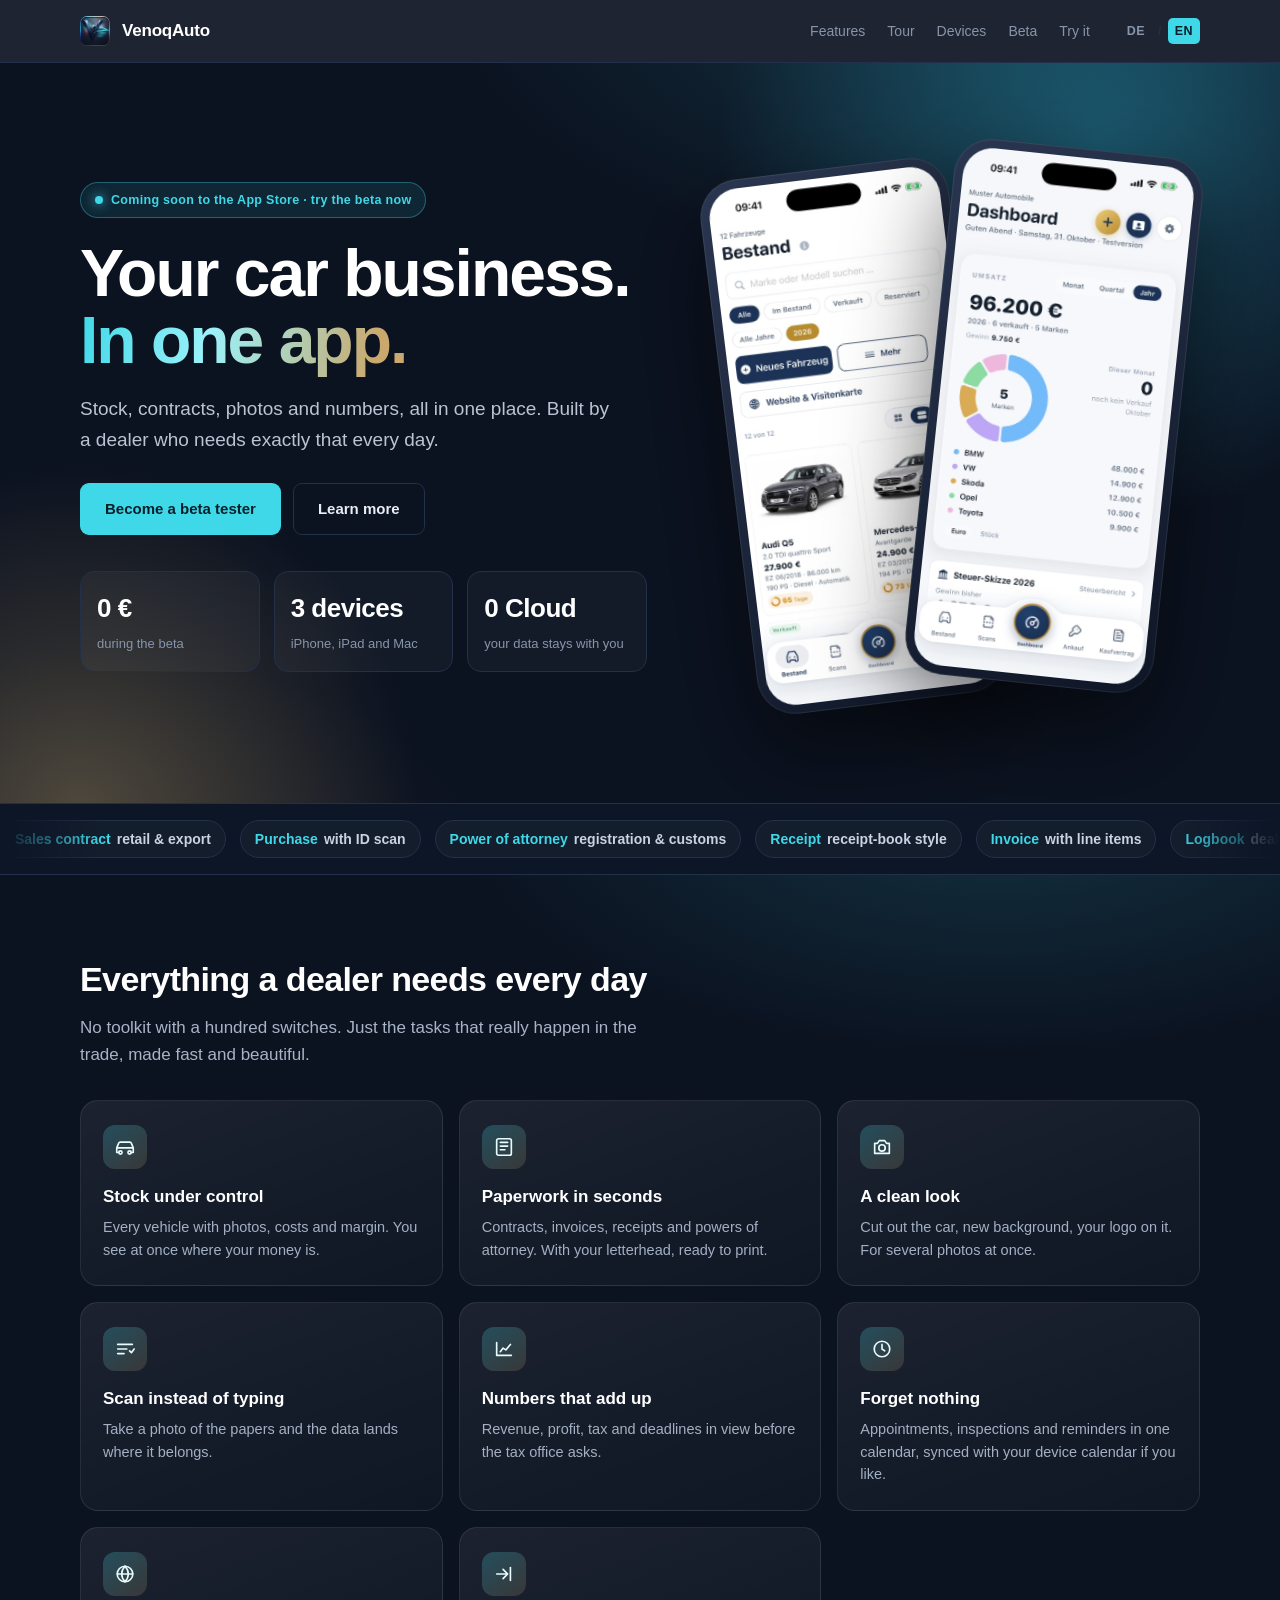
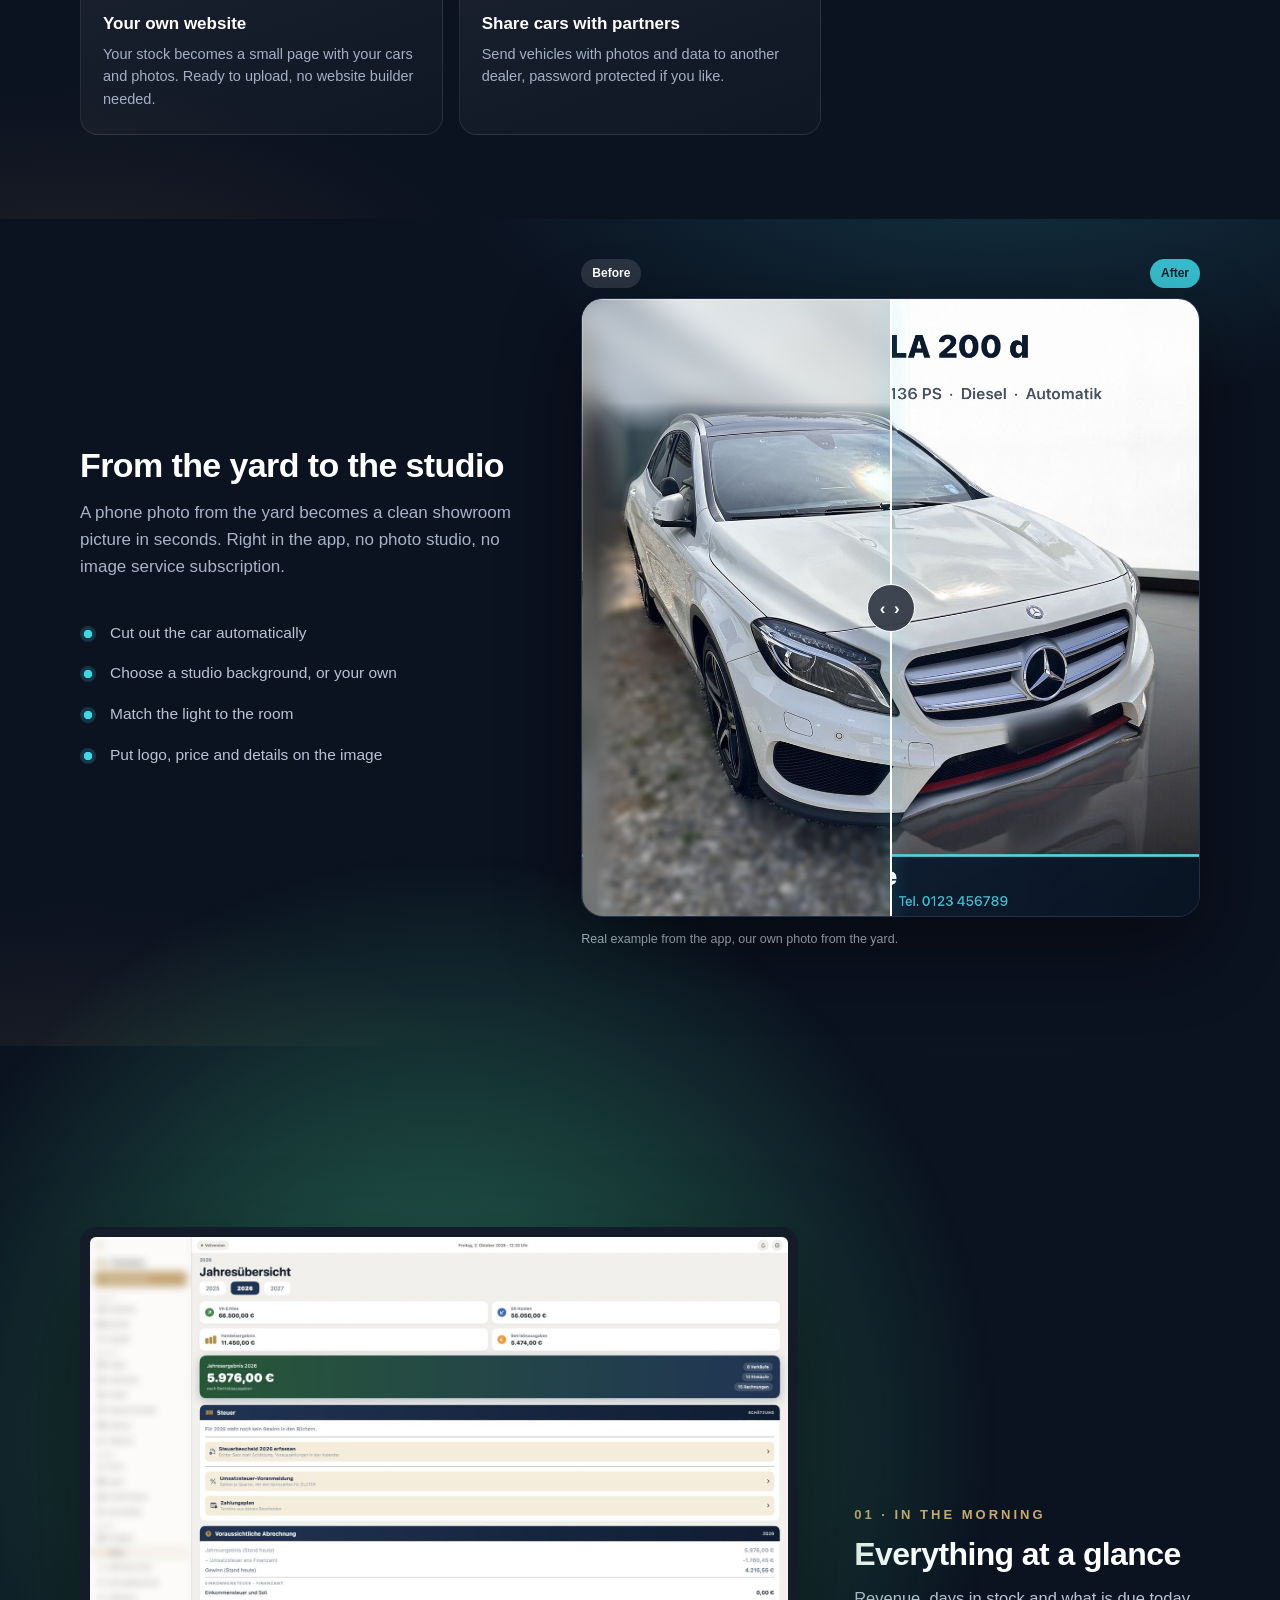
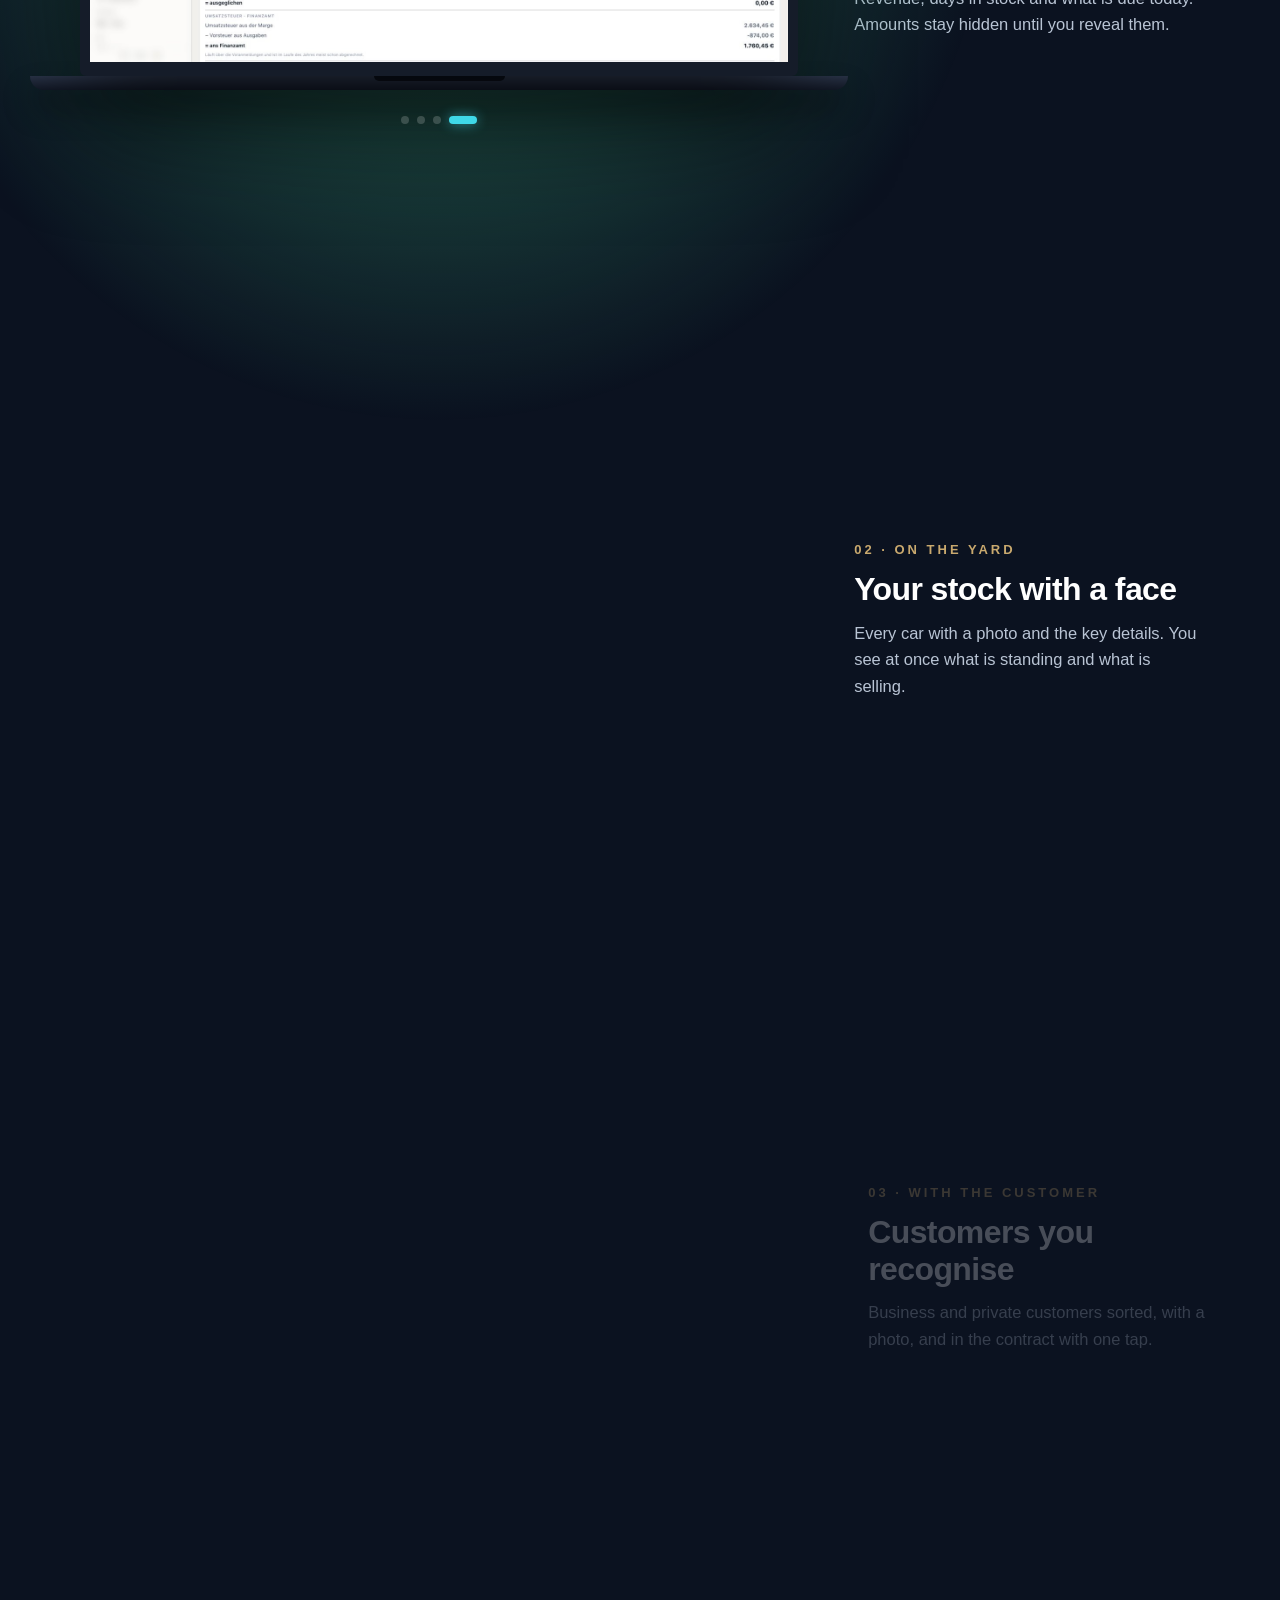
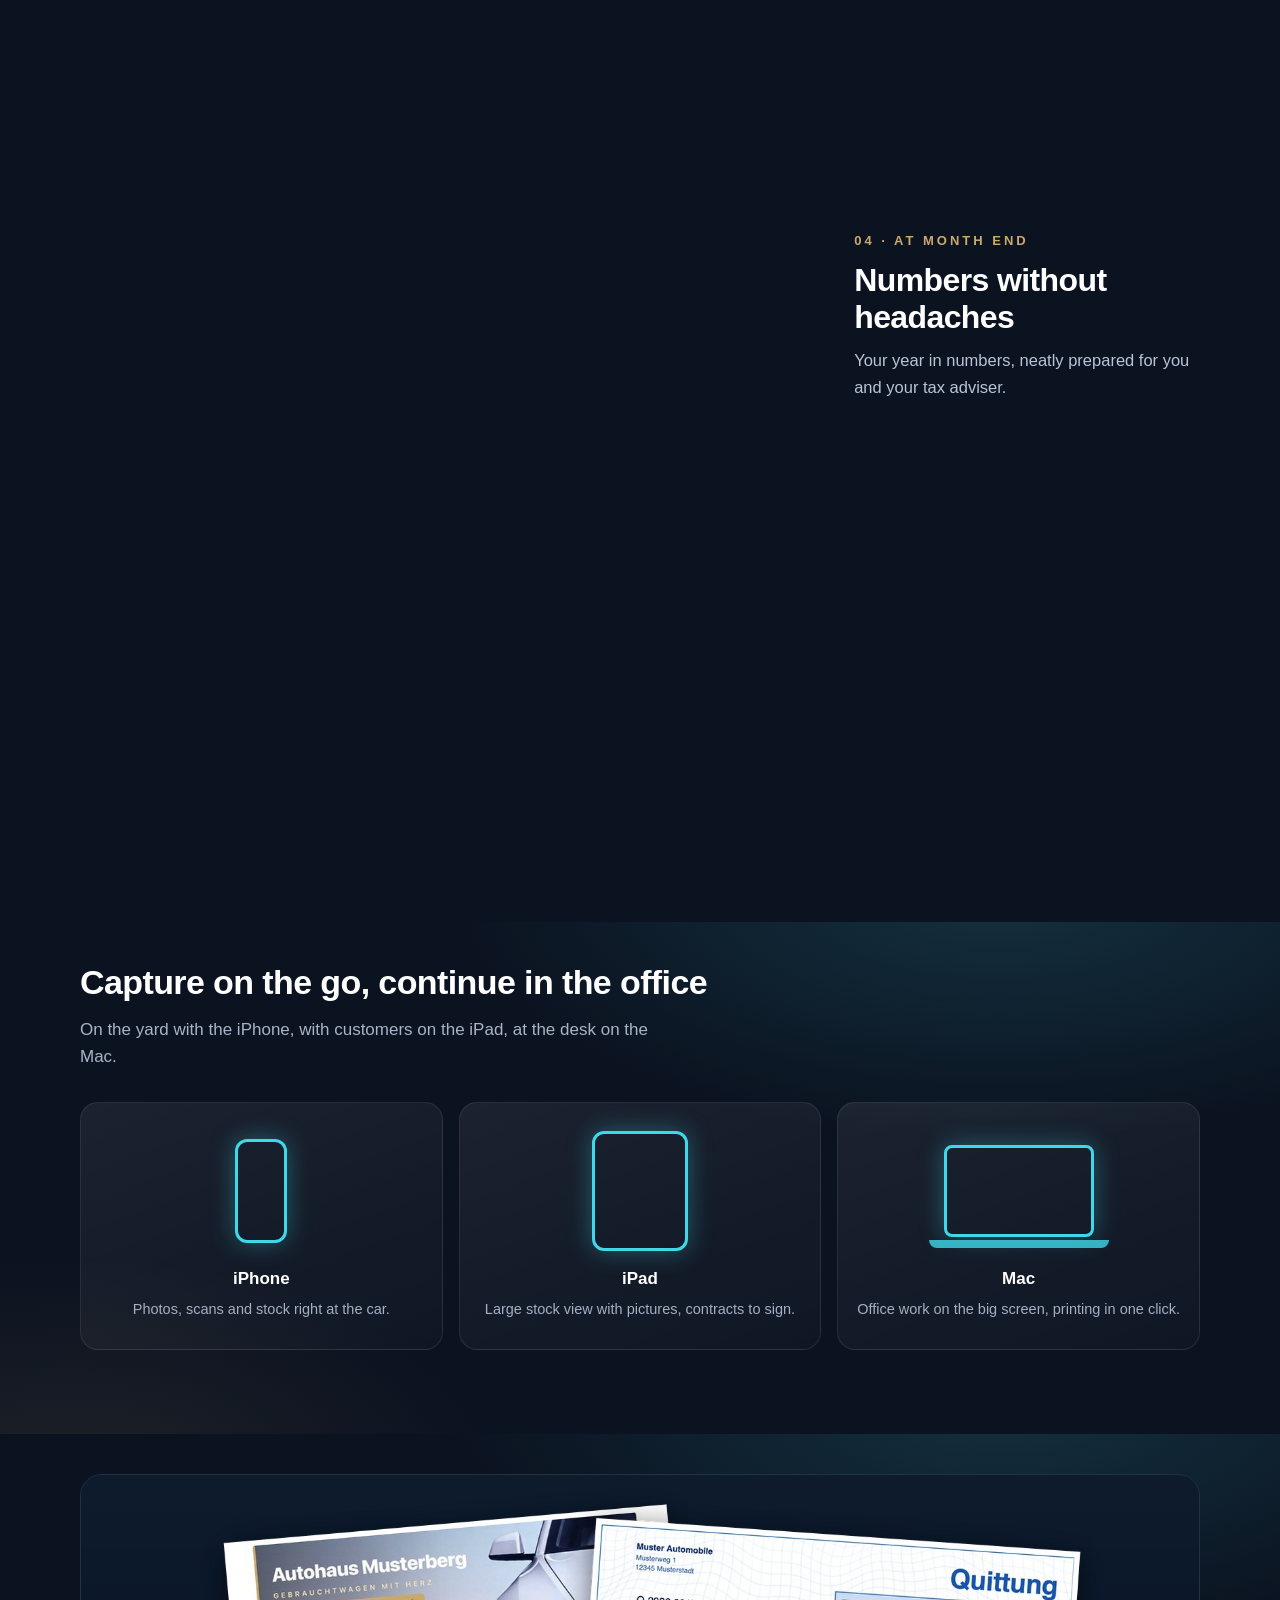
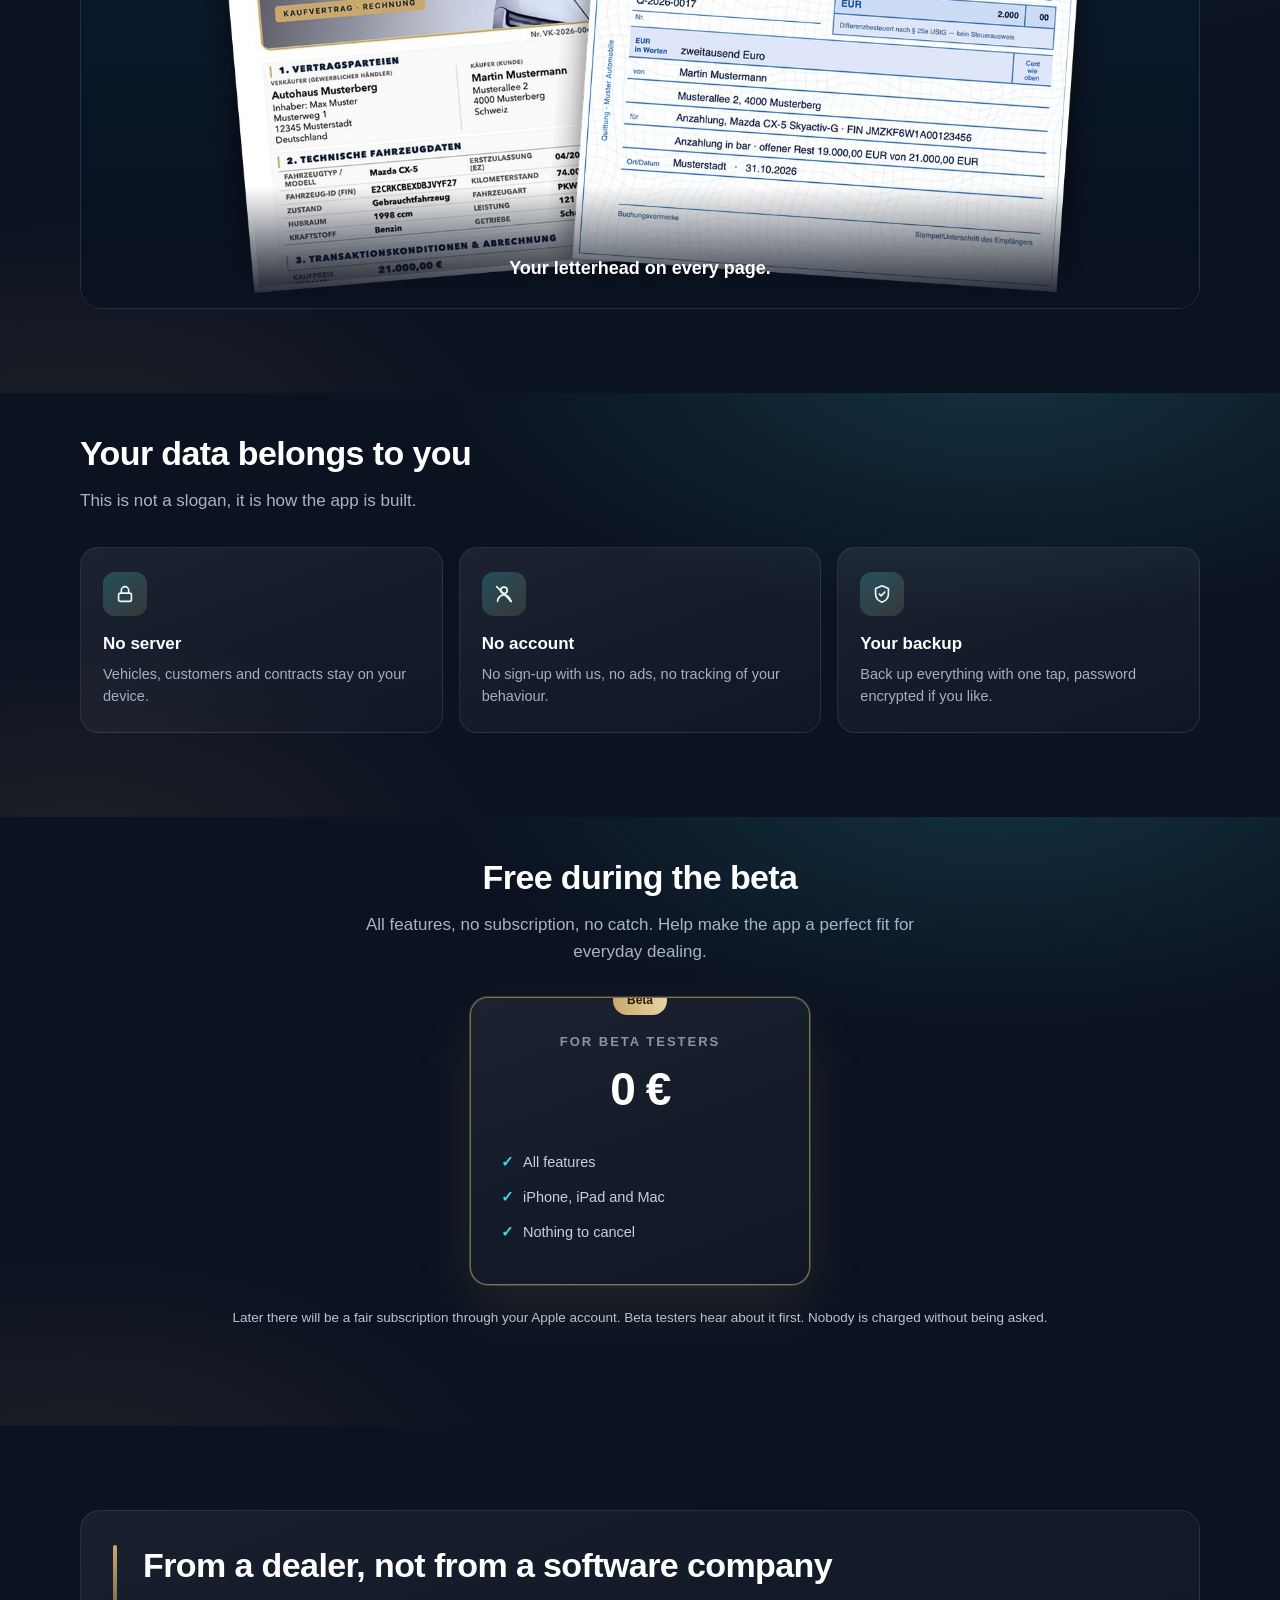
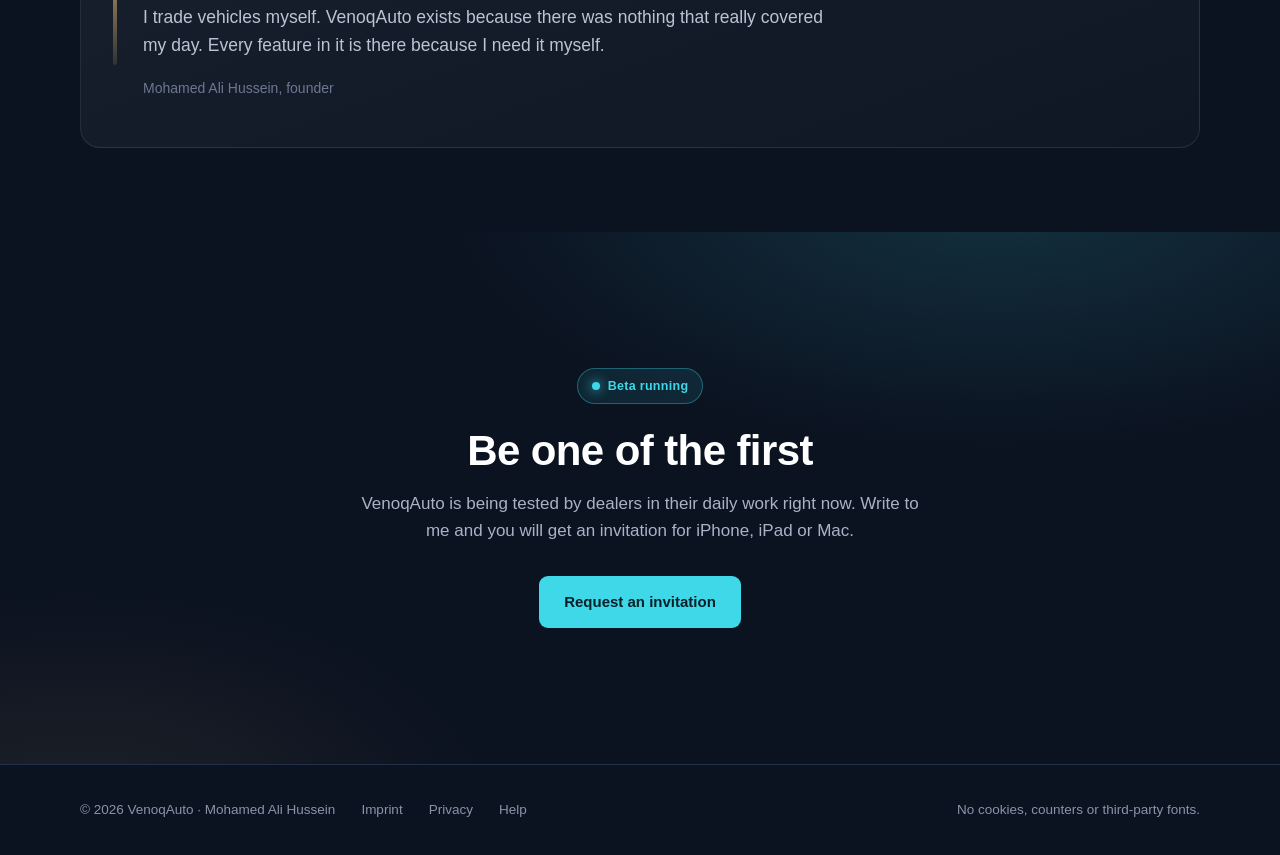
==== commit 38d5c6fc: "Vorher/Nachher-Etiketten ueber das Bild, auf dem Handy deckten sie den Fahrzeugnamen zu" ====
--- a/en/index.html
+++ b/en/index.html
@@ -125,11 +125,12 @@
       <ul><li>Cut out the car automatically</li><li>Choose a studio background, or your own</li><li>Match the light to the room</li><li>Put logo, price and details on the image</li></ul>
     </div>
     <div class="zeig">
+      <div class="vn-etiketten"><span class="etikett l">Before</span><span class="etikett r">After</span></div>
       <div class="vergleich" style="--pos:50%">
         <img src="../bilder/showroom_nachher_5.jpg" alt="Showroom picture from the app" loading="lazy">
         <img class="vorher" src="../bilder/showroom_vorher_3.jpg" alt="Original photo from the yard" loading="lazy">
         <div class="griff"></div>
-        <span class="etikett l">Before</span><span class="etikett r">After</span>
+        
         <input type="range" min="0" max="100" value="50" aria-label="Compare before and after">
       </div>
       <p class="vn-fuss">Real example from the app, our own photo from the yard.</p>
--- a/style.css
+++ b/style.css
@@ -414,3 +414,10 @@
   .laufband-spur { animation: none; flex-wrap: wrap; width: auto; justify-content: center; }
   .telefone { transition: none; }
 }
+
+/* Vorher/Nachher-Etiketten ueber dem Bild statt darauf: auf dem Handy deckten
+   sie den Fahrzeugnamen im Bild zu (01.11.2026) */
+.vn-etiketten { display: flex; justify-content: space-between; margin-bottom: 10px; }
+.vn-etiketten .etikett { position: static; padding: 5px 11px; border-radius: 999px; font-size: 12px; font-weight: 700;
+  background: rgba(255,255,255,.12); color: #fff; }
+.vn-etiketten .etikett.r { background: rgba(63,216,232,.85); color: #062028; }
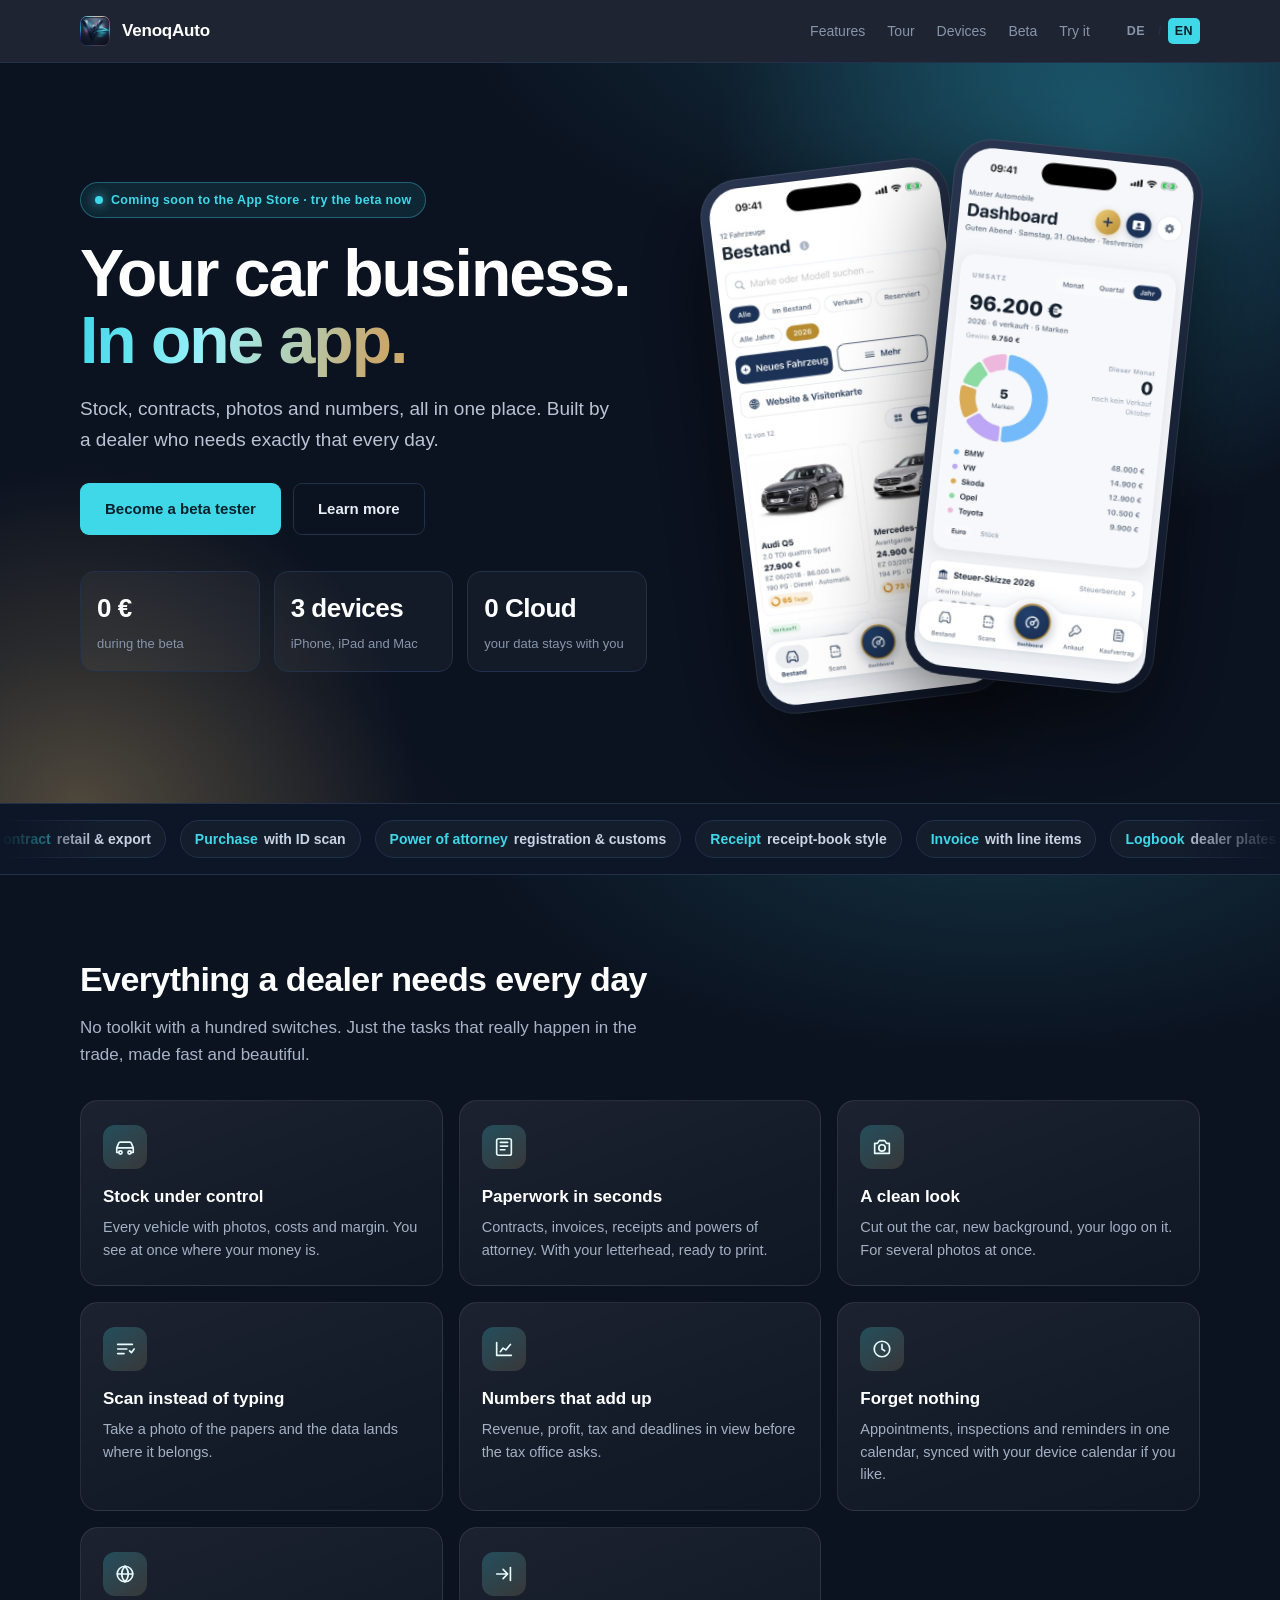
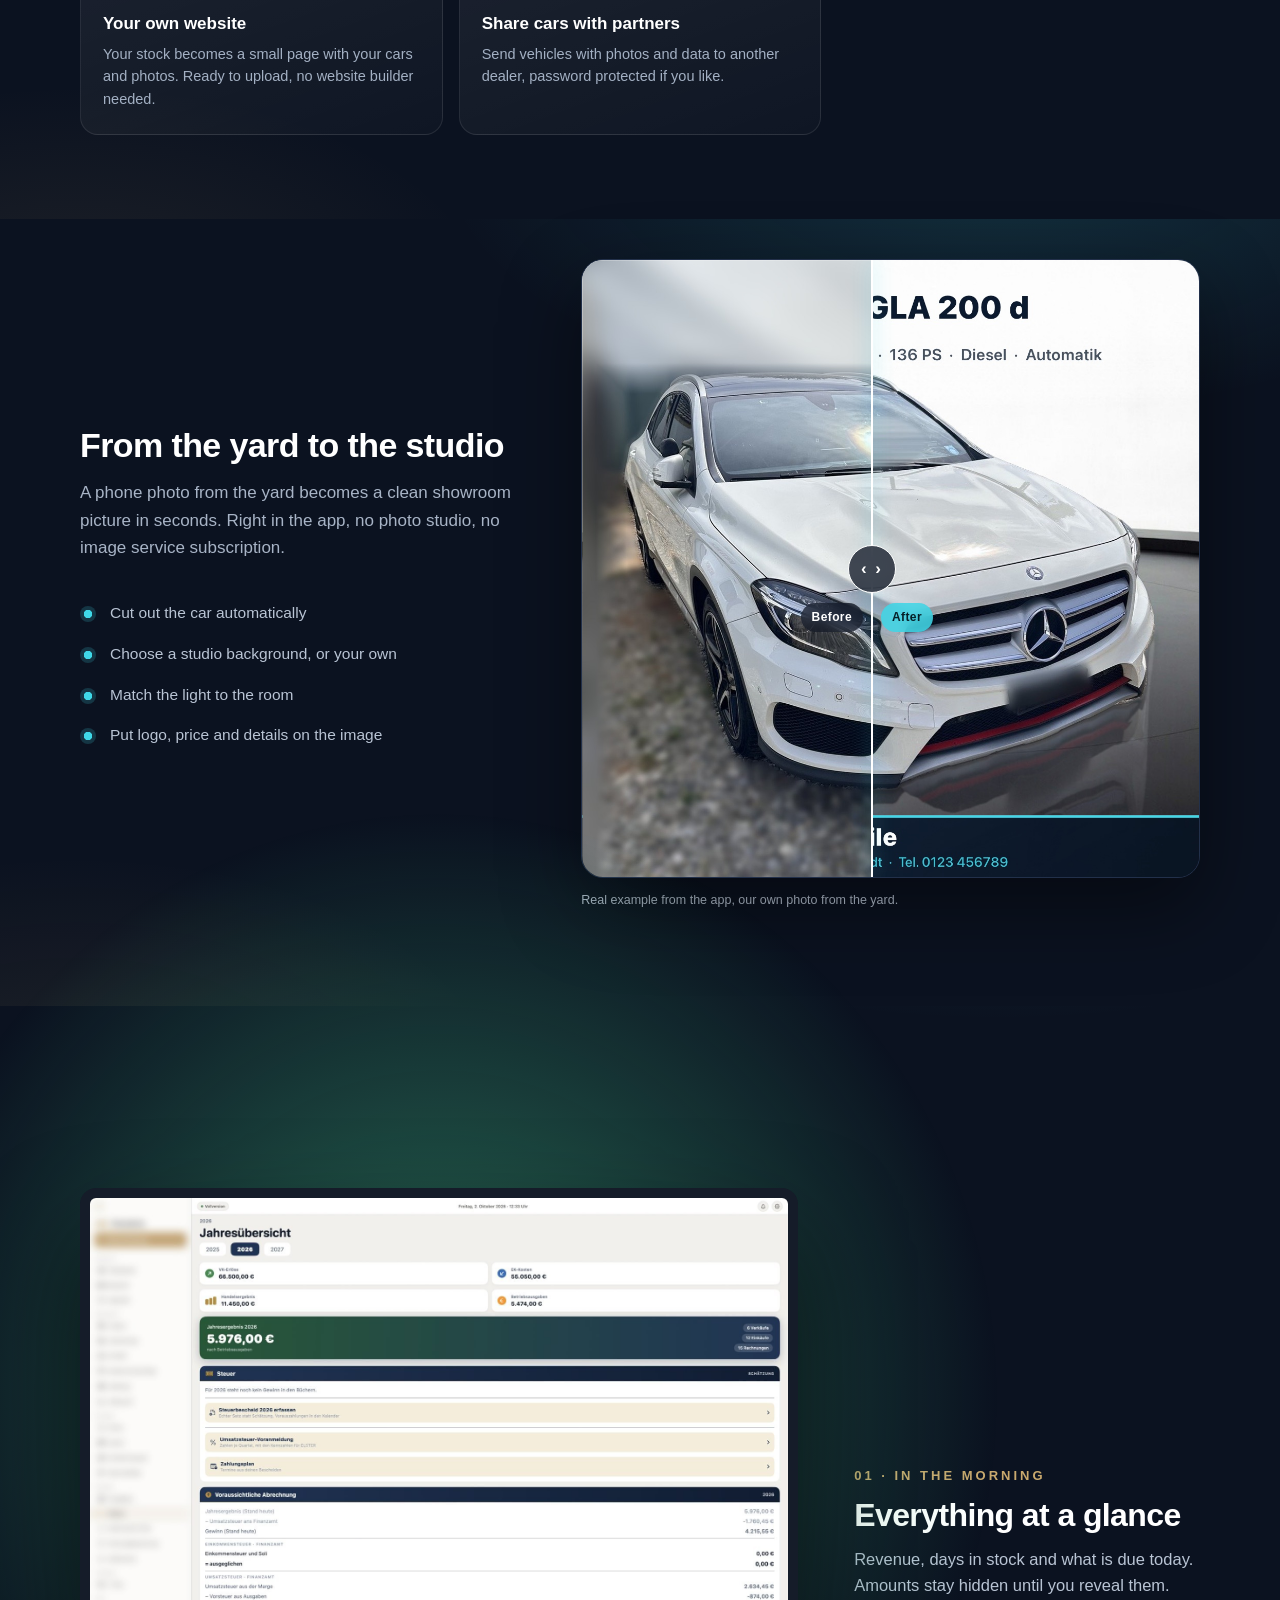
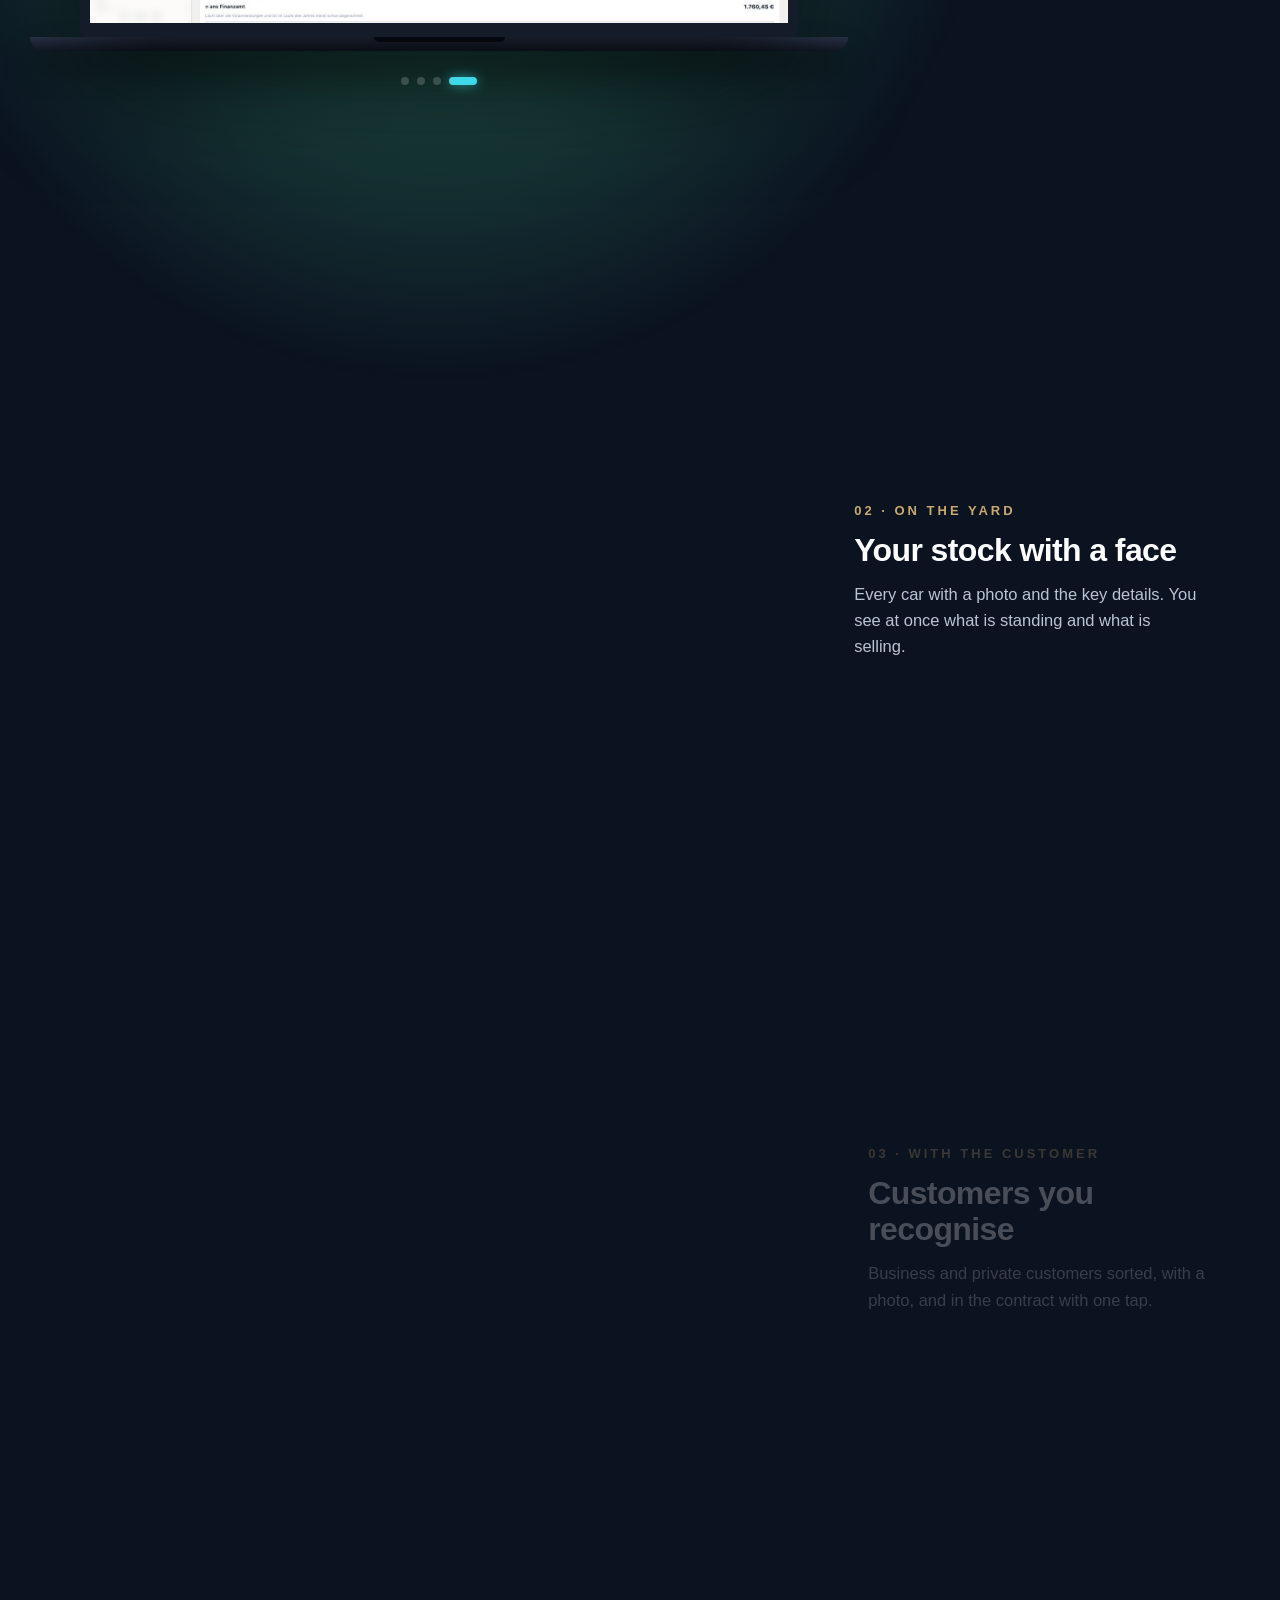
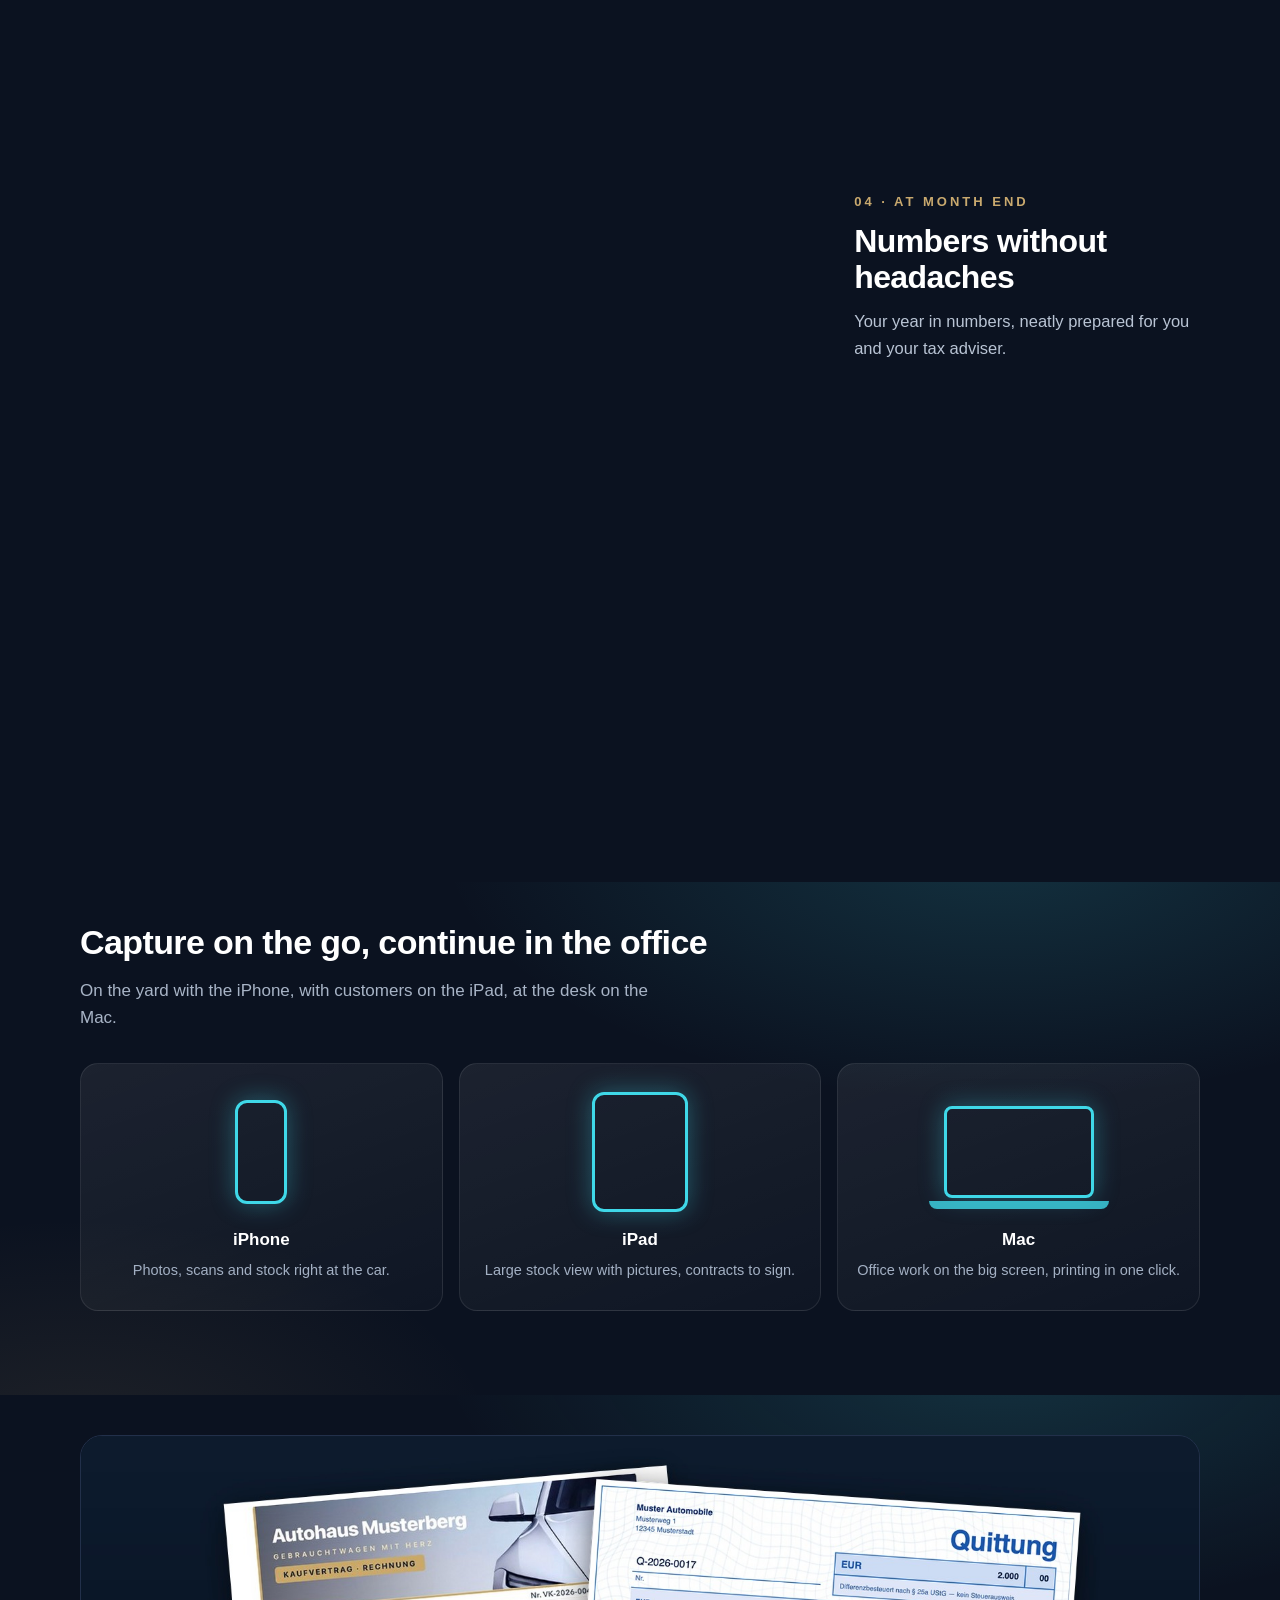
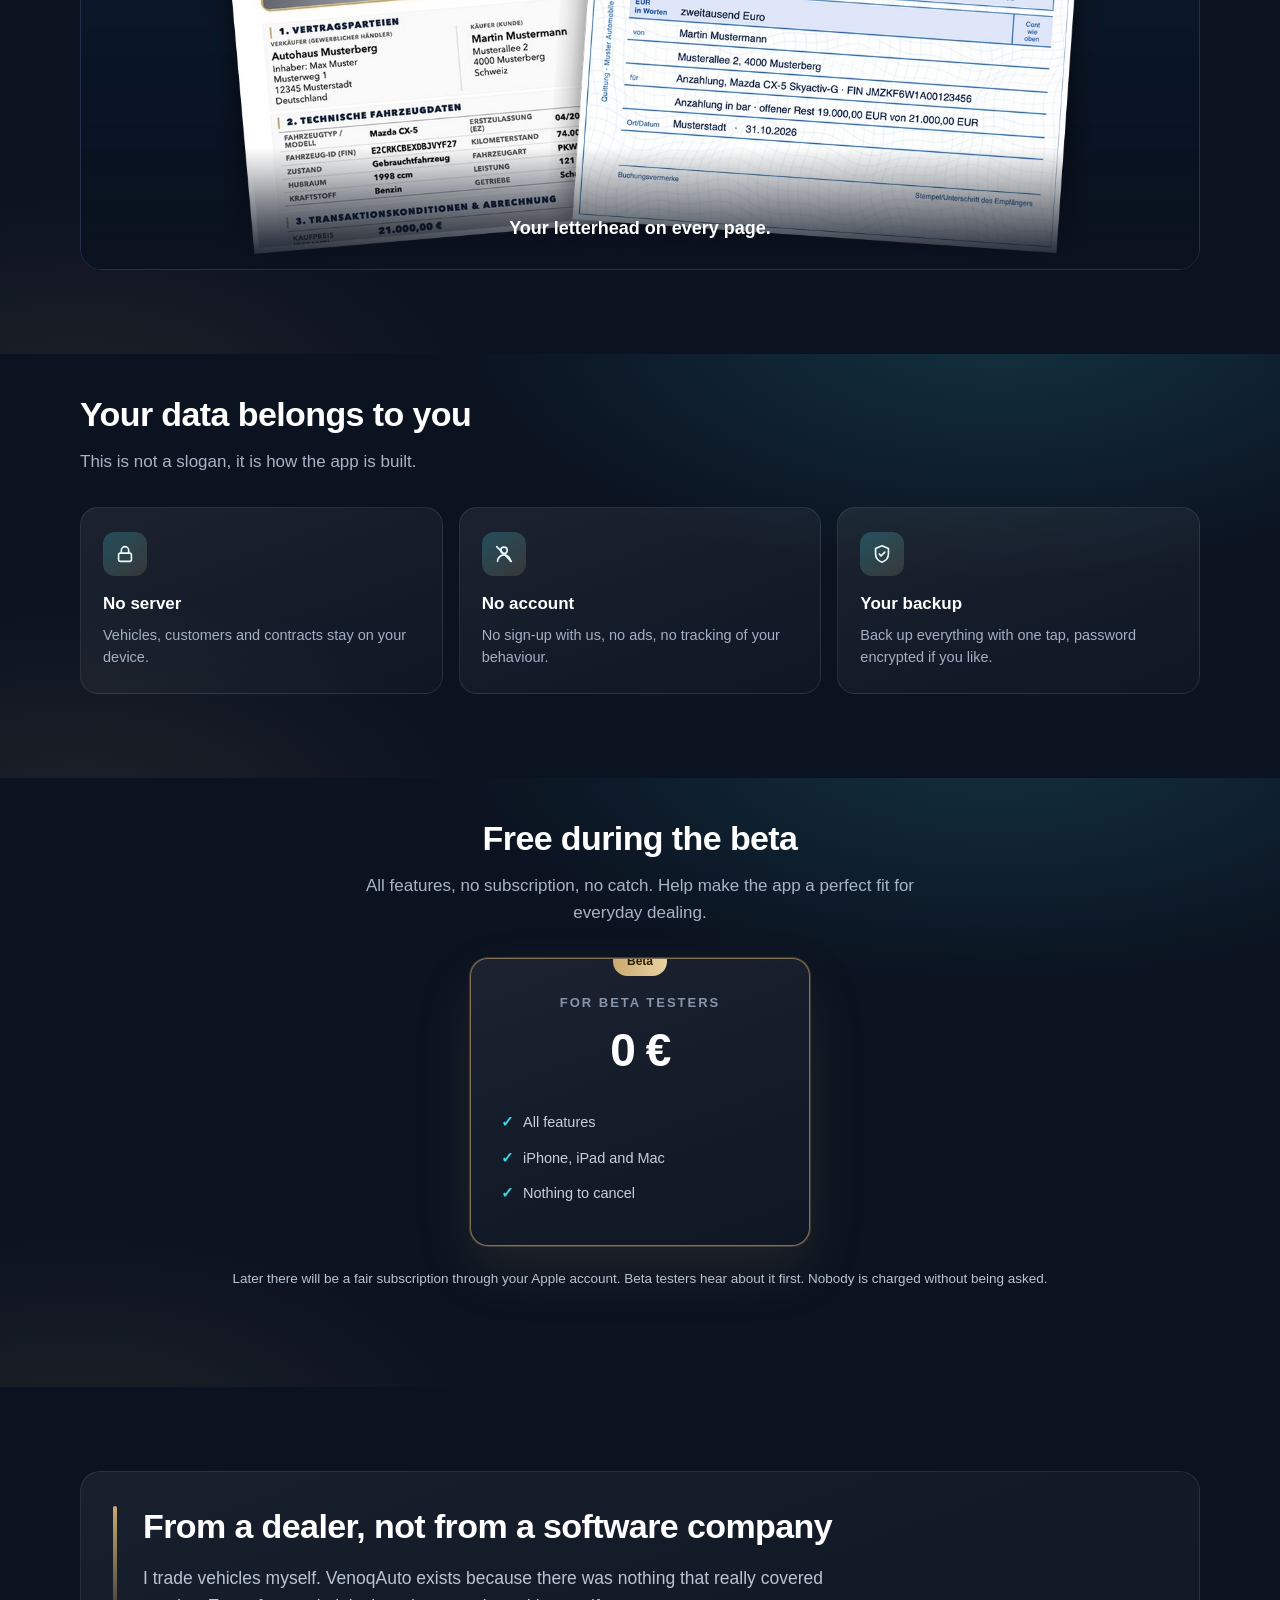
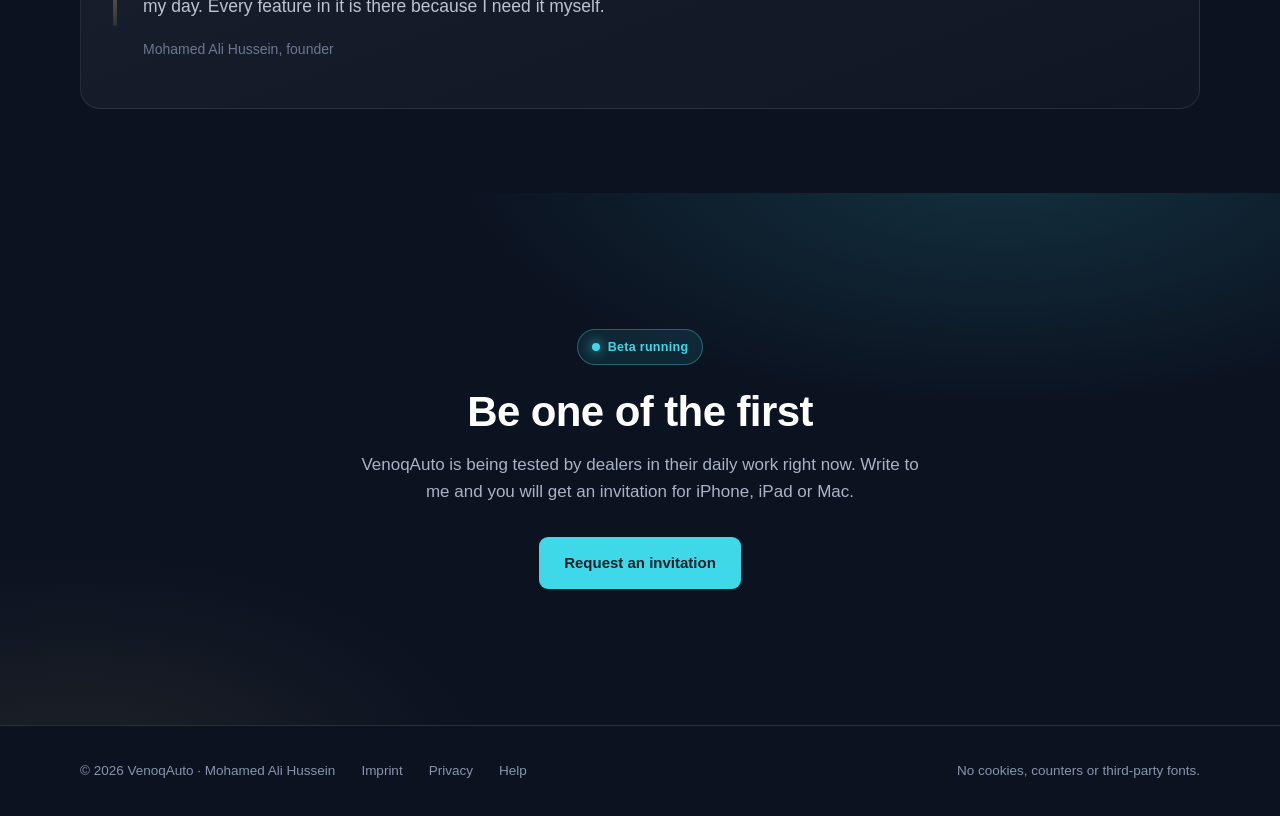
==== commit 6ff37d68: "Laufband wischbar und schneller, Tippen haelt an; Vorher/Nachher-Etiketten wandern mit dem Schieber;" ====
--- a/en/index.html
+++ b/en/index.html
@@ -125,11 +125,10 @@
       <ul><li>Cut out the car automatically</li><li>Choose a studio background, or your own</li><li>Match the light to the room</li><li>Put logo, price and details on the image</li></ul>
     </div>
     <div class="zeig">
-      <div class="vn-etiketten"><span class="etikett l">Before</span><span class="etikett r">After</span></div>
       <div class="vergleich" style="--pos:50%">
         <img src="../bilder/showroom_nachher_5.jpg" alt="Showroom picture from the app" loading="lazy">
         <img class="vorher" src="../bilder/showroom_vorher_3.jpg" alt="Original photo from the yard" loading="lazy">
-        <div class="griff"></div>
+        <div class="griff"><span class="etikett l">Before</span><span class="etikett r">After</span></div>
         
         <input type="range" min="0" max="100" value="50" aria-label="Compare before and after">
       </div>
@@ -349,6 +348,34 @@
   });
 })();
 </script>
+<script>
+// Laufband (01.11.2026): schneller, mit dem Finger wischen, Tippen haelt an / laeuft weiter
+(function () {
+  var m = document.querySelector('.laufband-maske'), spur = document.querySelector('.laufband-spur');
+  if (!m || !spur) return;
+  spur.style.animation = 'none';
+  var ruhig = window.matchMedia('(prefers-reduced-motion: reduce)').matches;
+  var halt = ruhig, finger = false, warte = 0;
+  function lauf() {
+    var haelfte = spur.scrollWidth / 2;
+    if (!halt && !finger && Date.now() > warte) m.scrollLeft += 1.1;
+    if (m.scrollLeft >= haelfte) m.scrollLeft -= haelfte;
+    if (m.scrollLeft <= 0 && finger) m.scrollLeft += haelfte;
+    requestAnimationFrame(lauf);
+  }
+  m.addEventListener('click', function () { halt = !halt; m.classList.toggle('angehalten', halt); });
+  m.addEventListener('pointerdown', function () { finger = true; });
+  window.addEventListener('pointerup', function () { if (finger) { finger = false; warte = Date.now() + 1500; } });
+  m.addEventListener('touchstart', function () { finger = true; }, { passive: true });
+  m.addEventListener('touchend', function () { finger = false; warte = Date.now() + 1500; });
+  // Maus: ziehen wie mit dem Finger
+  var x0 = null, s0 = 0;
+  m.addEventListener('mousedown', function (e) { x0 = e.clientX; s0 = m.scrollLeft; e.preventDefault(); });
+  window.addEventListener('mousemove', function (e) { if (x0 !== null) m.scrollLeft = s0 - (e.clientX - x0); });
+  window.addEventListener('mouseup', function () { x0 = null; });
+  requestAnimationFrame(lauf);
+})();
+</script>
 <noscript><style>.zeig{opacity:1;transform:none}</style></noscript>
 </body>
 </html>
--- a/style.css
+++ b/style.css
@@ -421,3 +421,19 @@
 .vn-etiketten .etikett { position: static; padding: 5px 11px; border-radius: 999px; font-size: 12px; font-weight: 700;
   background: rgba(255,255,255,.12); color: #fff; }
 .vn-etiketten .etikett.r { background: rgba(63,216,232,.85); color: #062028; }
+
+/* 01.11.2026: Etiketten haengen am Schieber und wandern mit */
+.vergleich .griff .etikett { position: absolute; top: calc(50% + 34px); white-space: nowrap; }
+.vergleich .griff .etikett.l { left: auto; right: 10px; }
+.vergleich .griff .etikett.r { right: auto; left: 10px; }
+/* Laufband: wischbar, Tippen haelt an */
+.laufband-maske { overflow-x: auto; scrollbar-width: none; cursor: grab; touch-action: pan-x; }
+.laufband-maske::-webkit-scrollbar { display: none; }
+.laufband-maske.angehalten { cursor: pointer; }
+/* Zwei Telefone nah beieinander, auch quer und auf dem iPad */
+.telefone { max-width: 520px; width: 100%; margin: 0 auto; }
+@media (max-width: 900px) {
+  .telefone { max-width: 430px; }
+  .telefon.a { left: 2%; } .telefon.b { right: 2%; }
+}
+@media (max-width: 440px) { .telefon { width: 170px; } .telefon img { height: 360px; } .telefone { height: 410px; } }
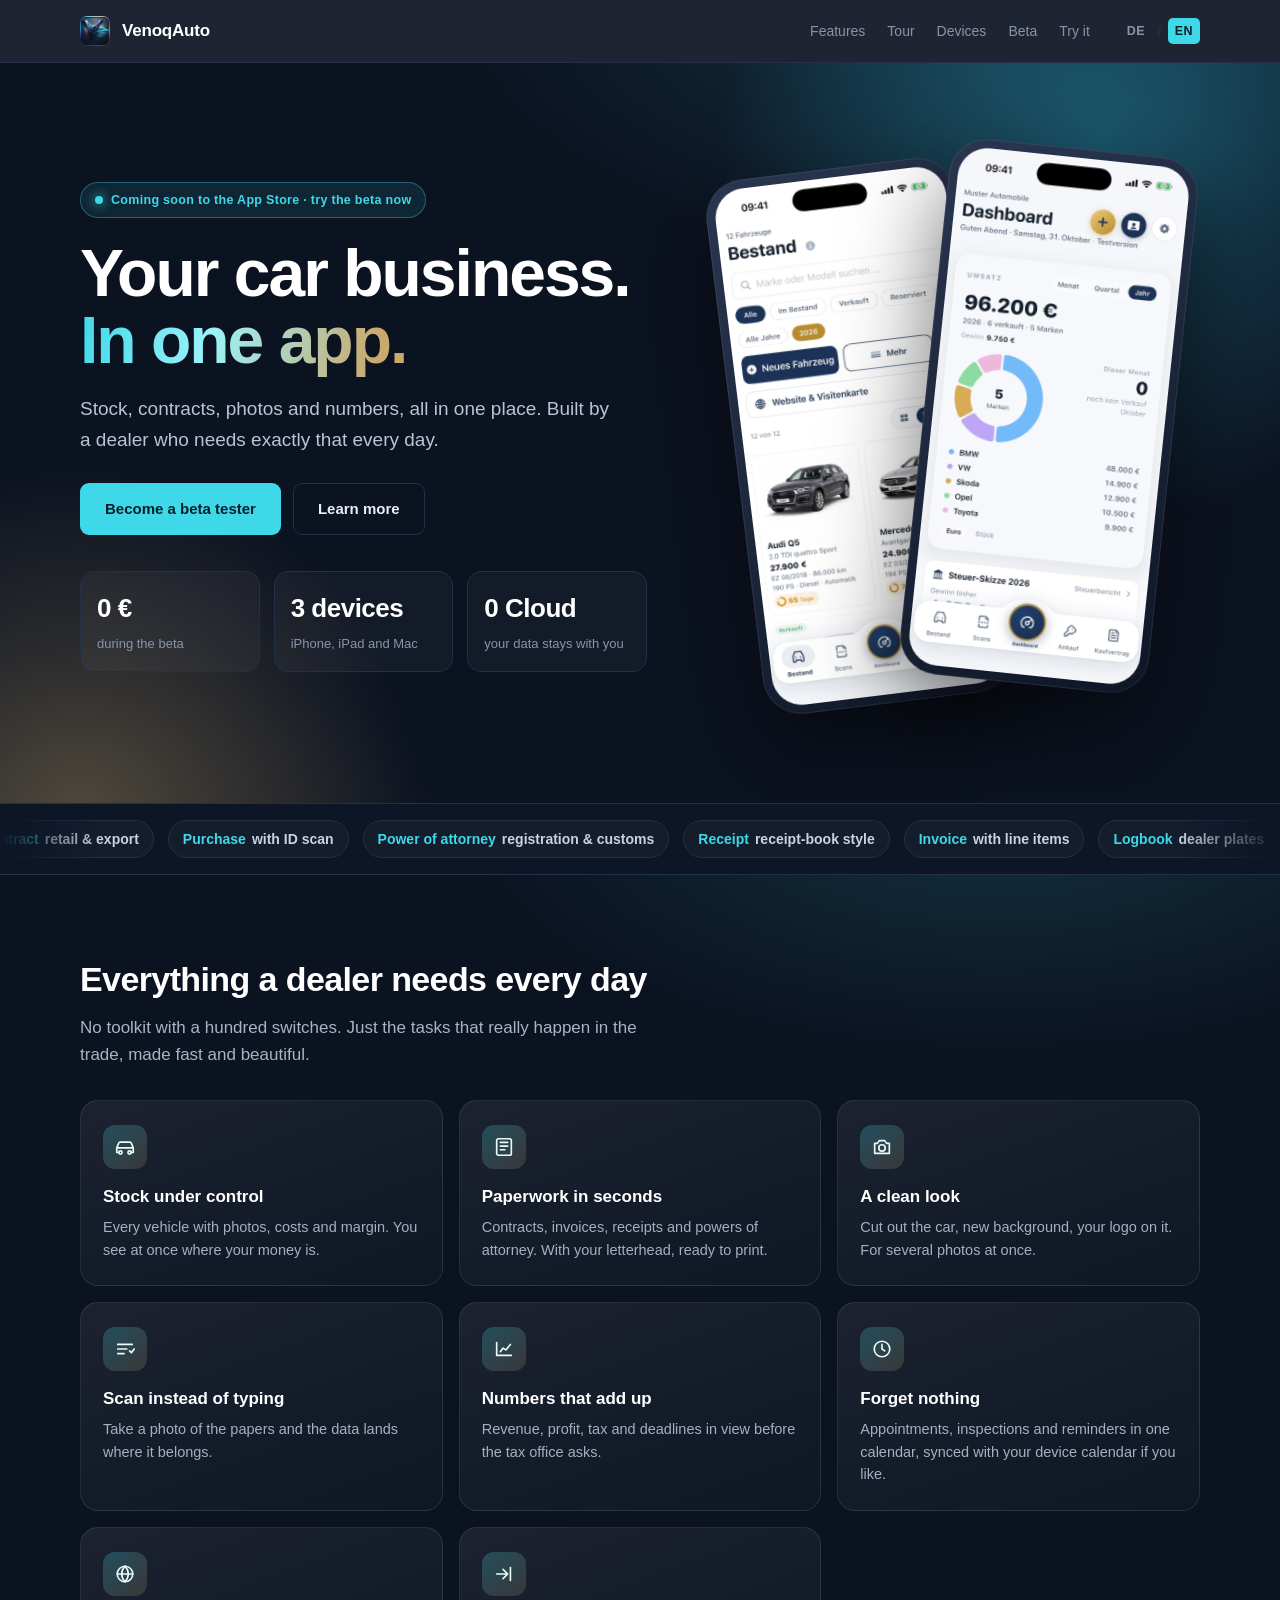
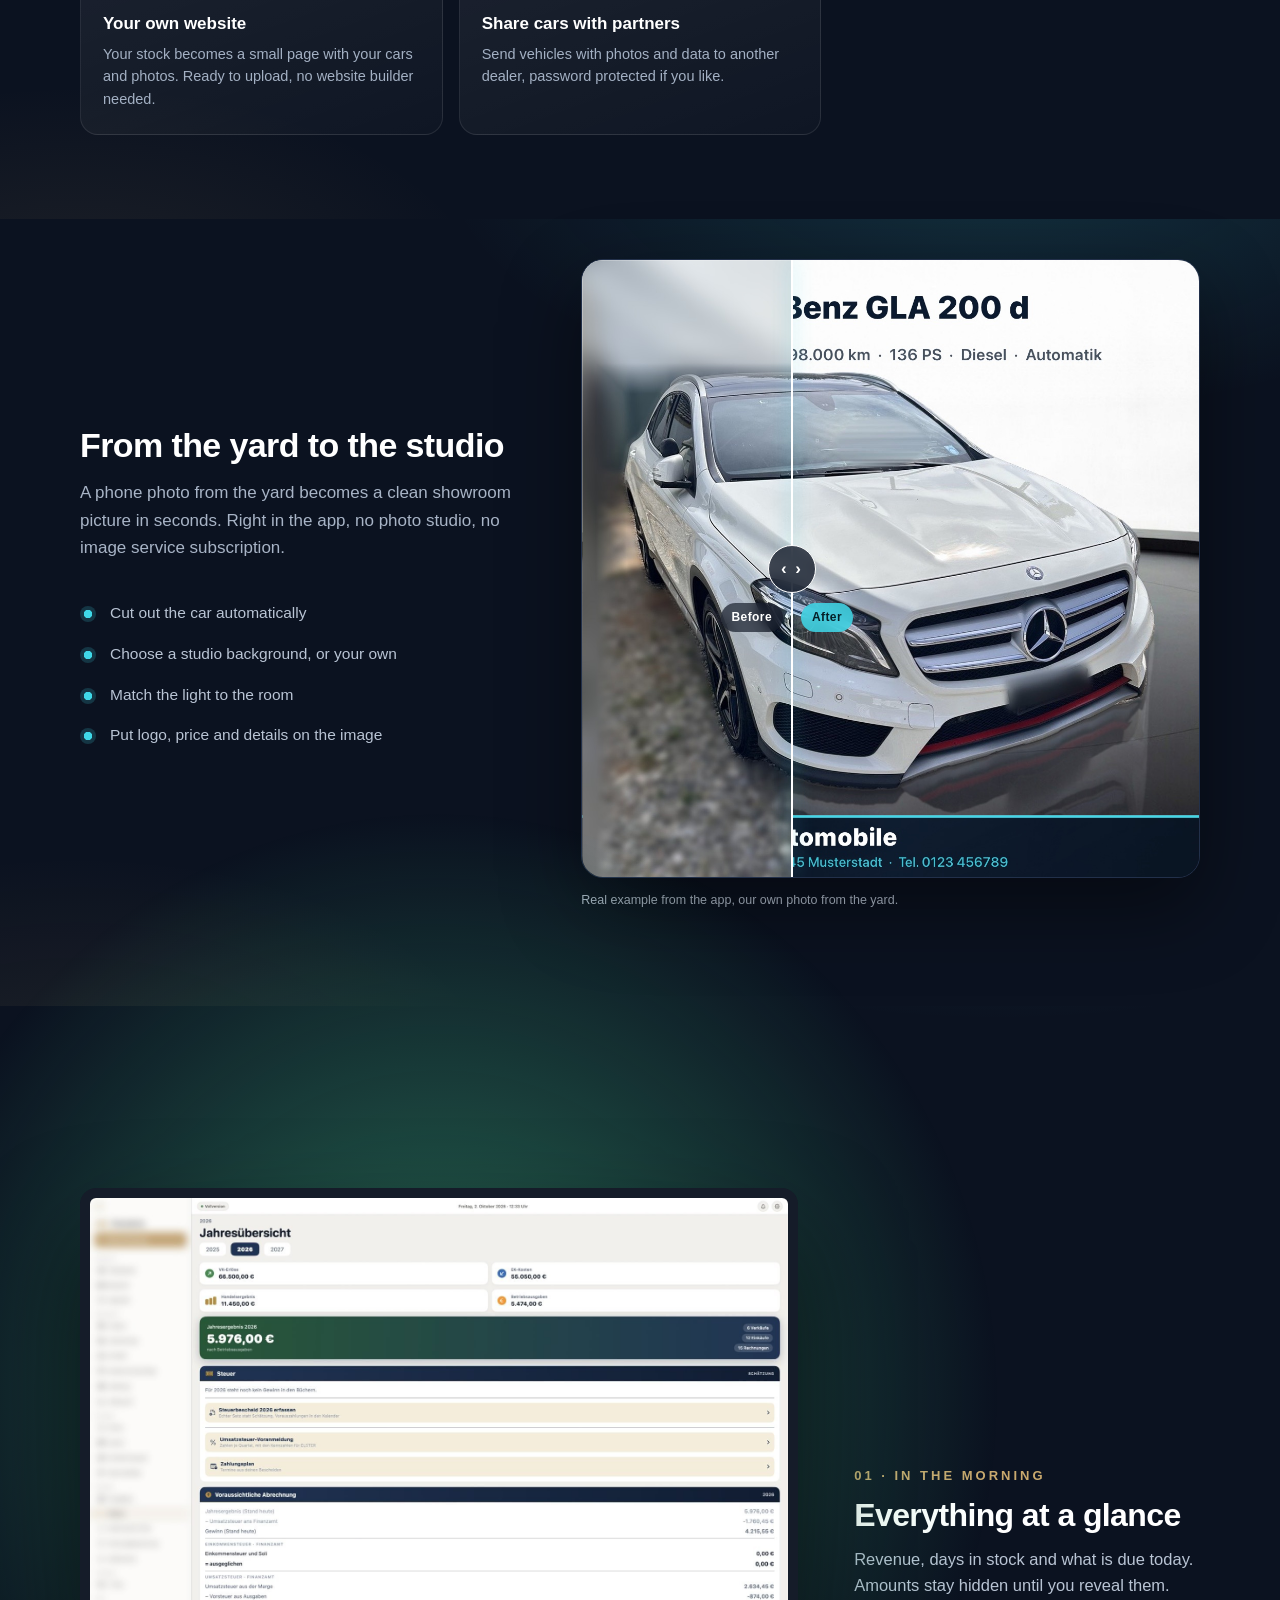
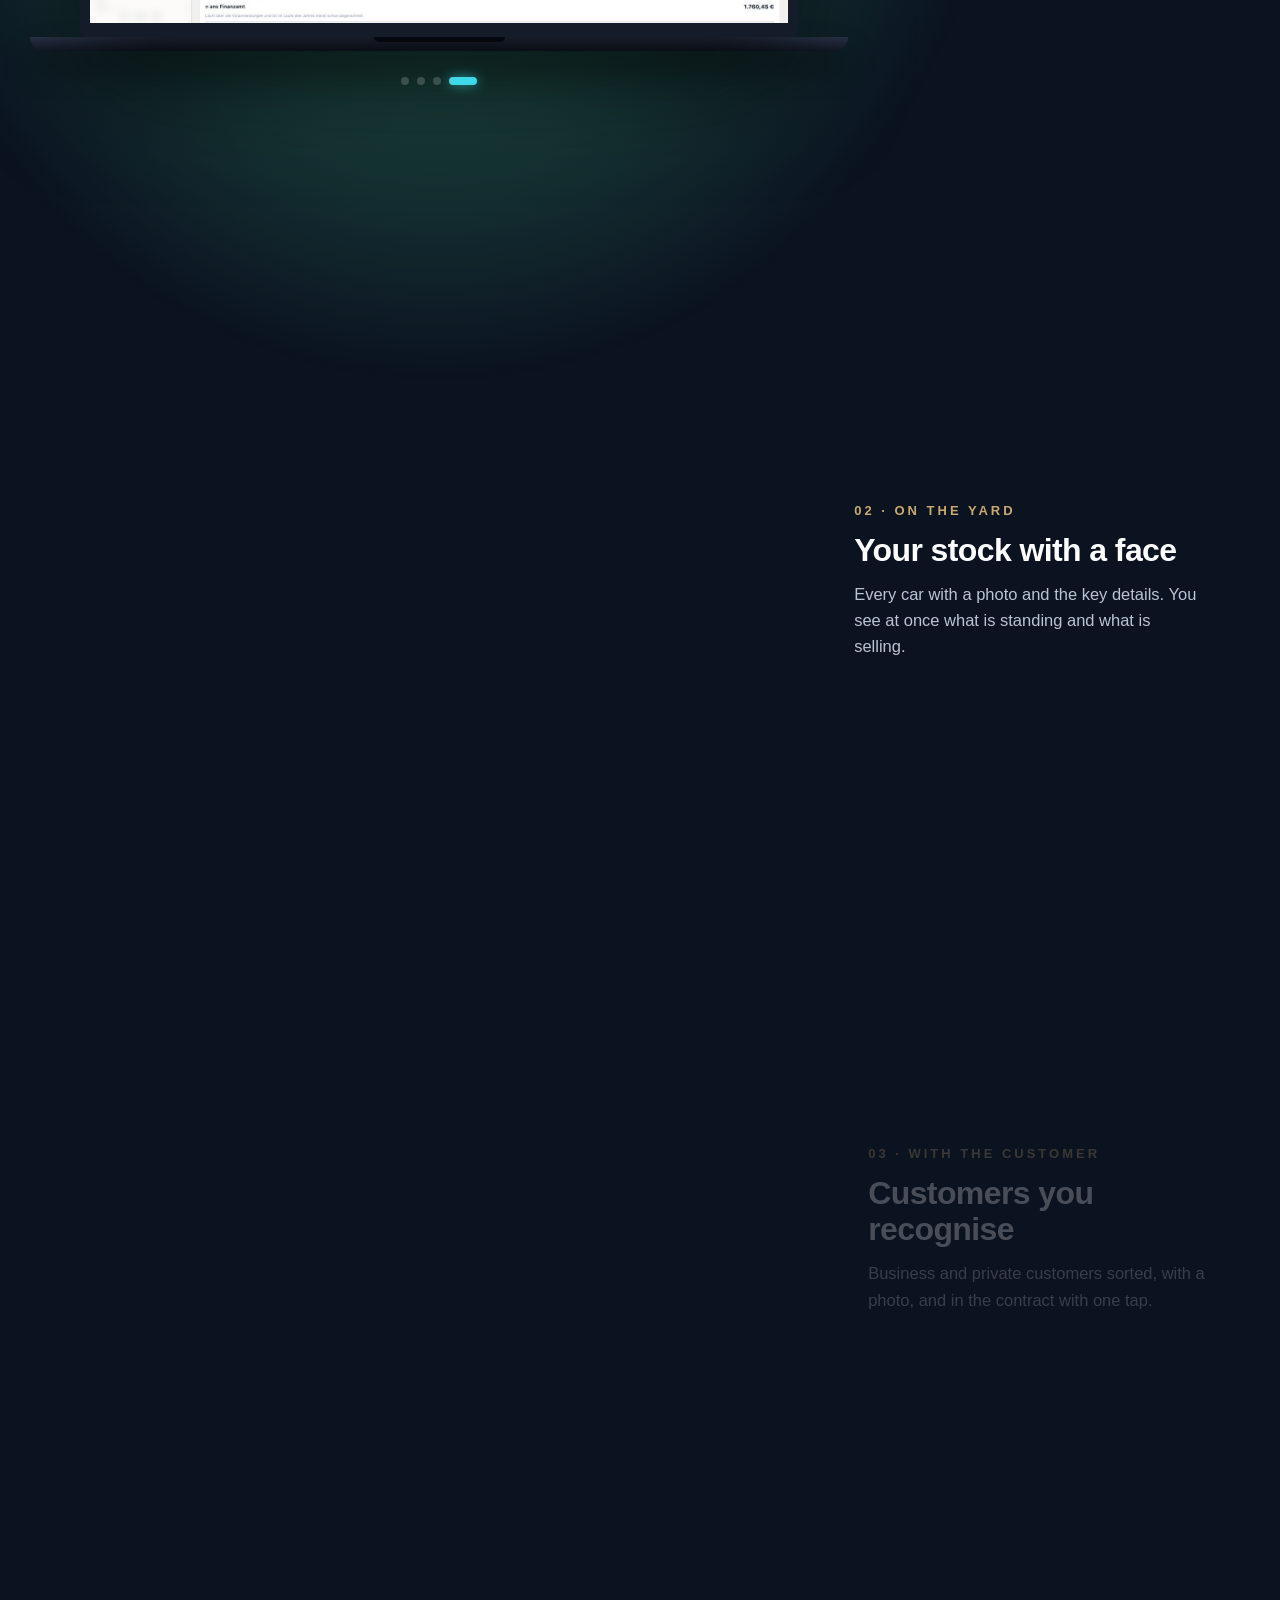
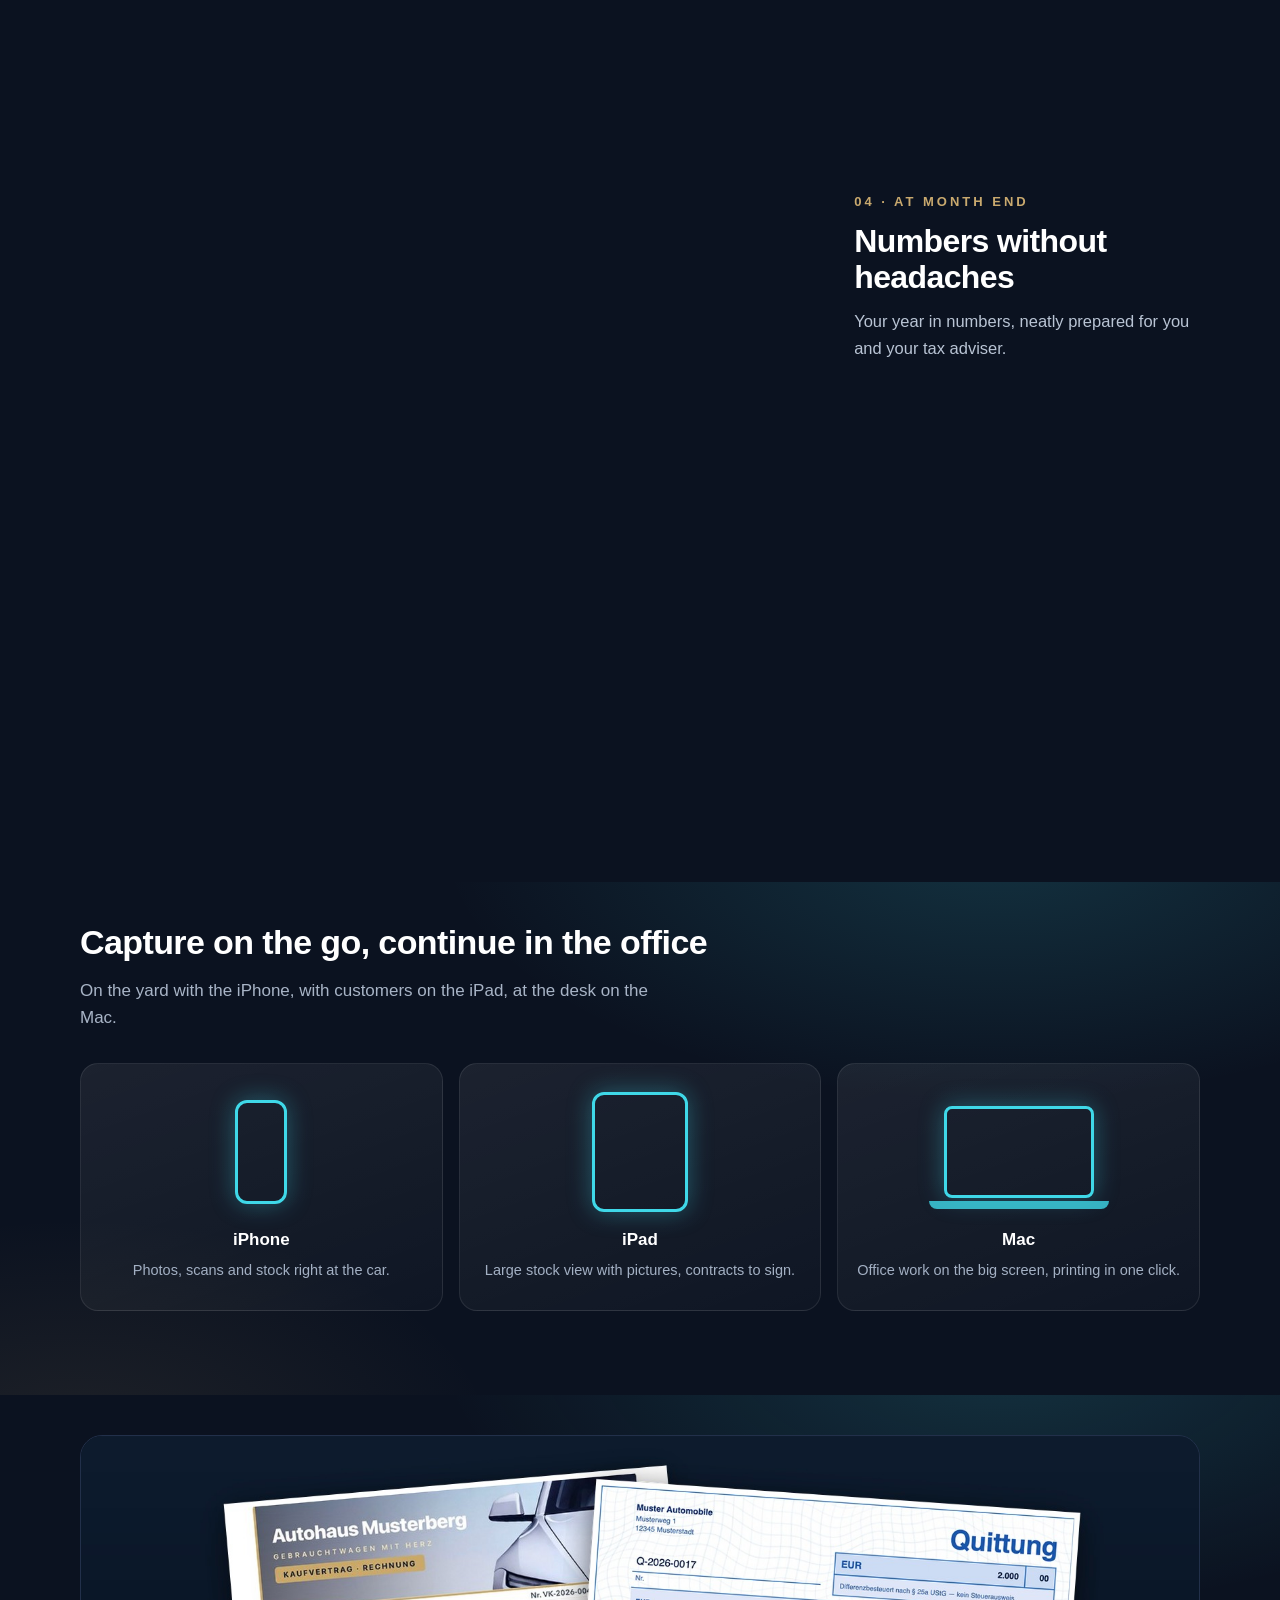
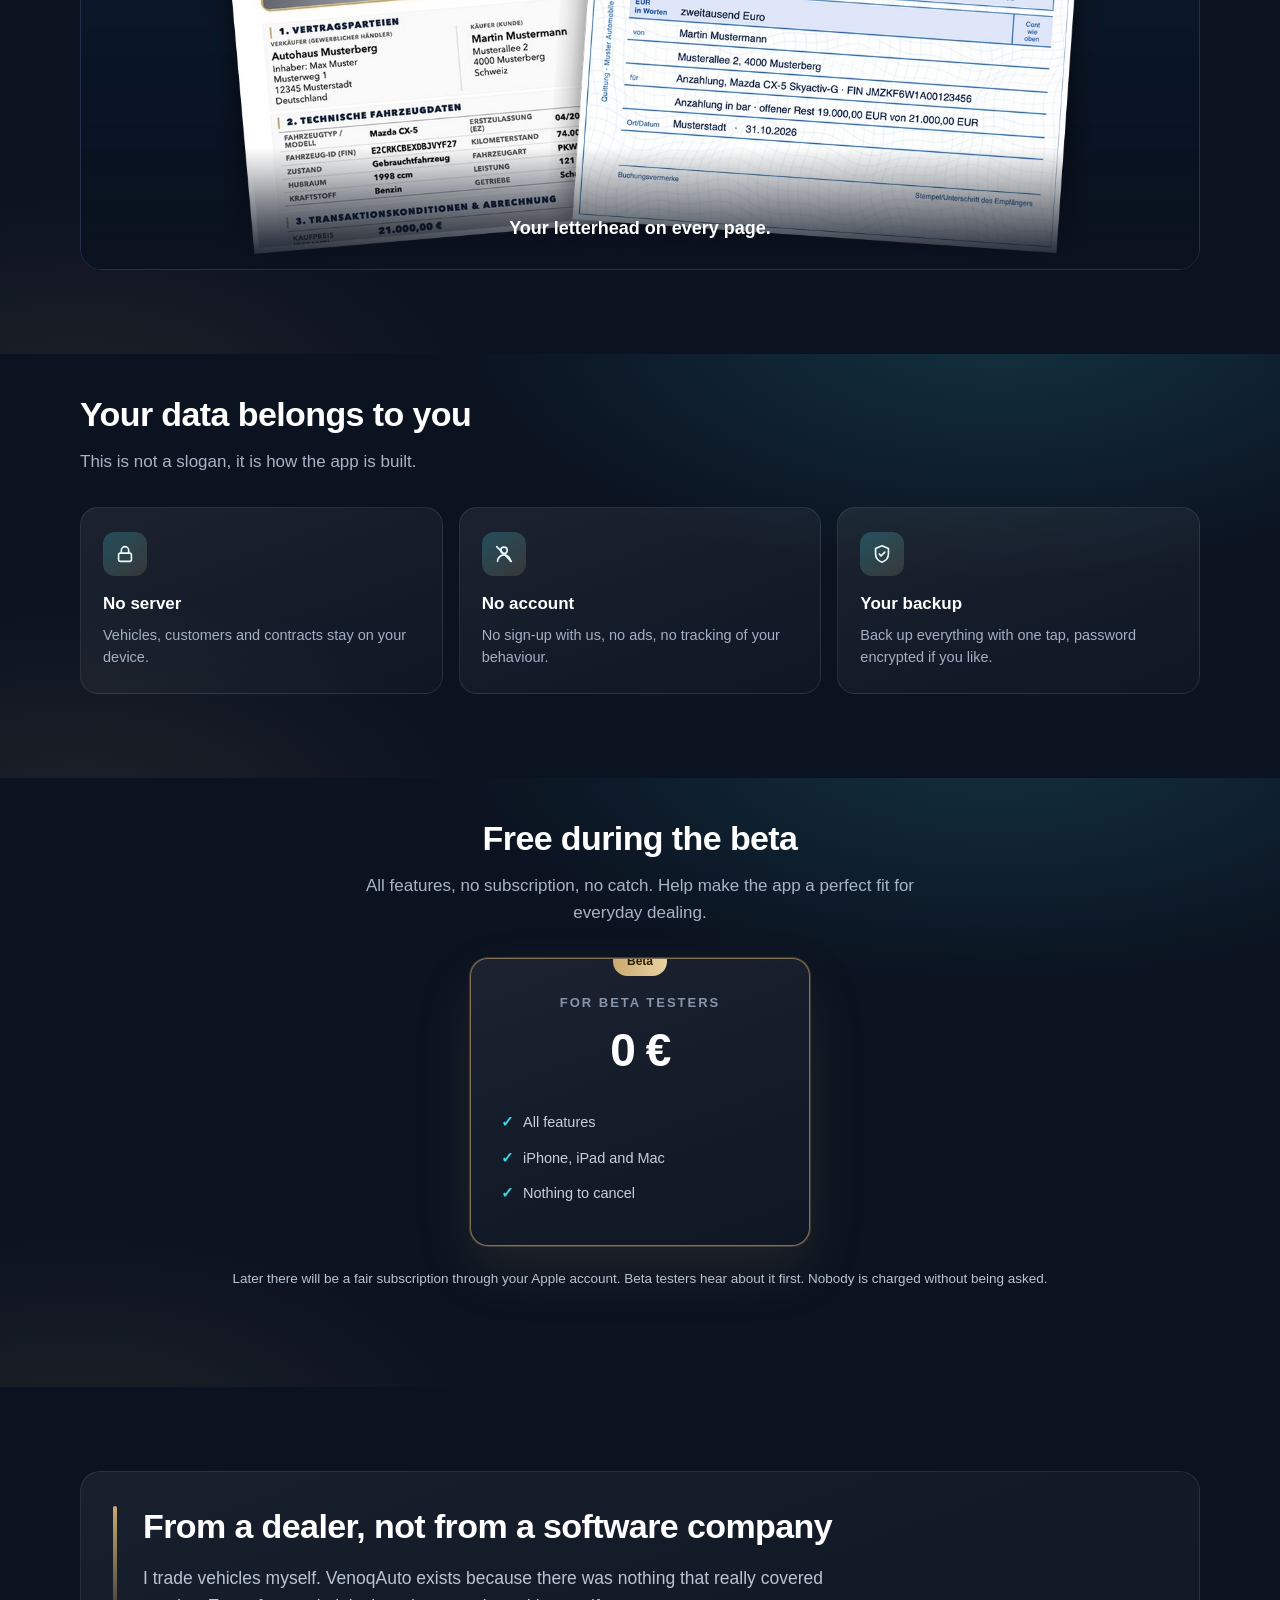
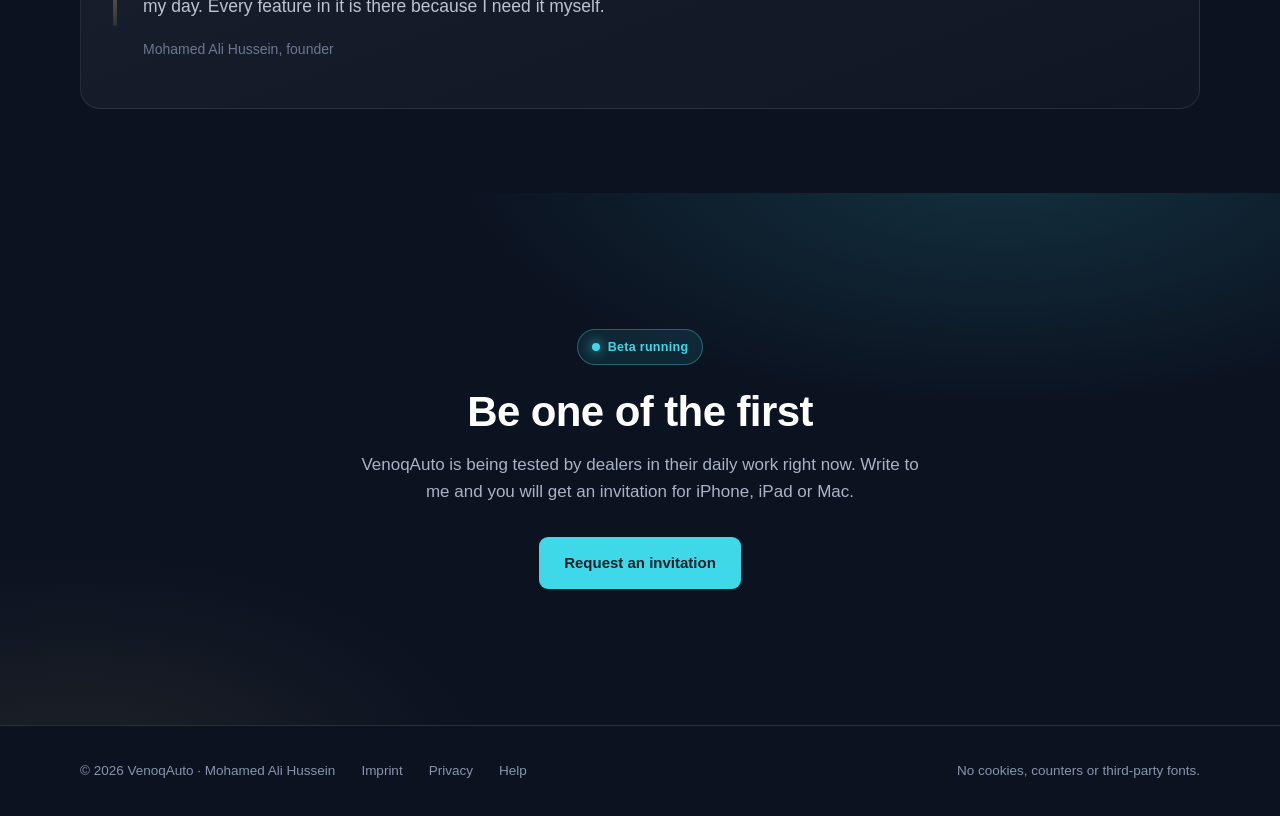
==== commit dc0334d2: "Laufband laeuft nach dem Wischen weiter (Ziehen zaehlt nicht als Tippen, eigene Position statt gerun" ====
--- a/en/index.html
+++ b/en/index.html
@@ -18,7 +18,7 @@
 <link rel="icon" href="../favicon.png">
 <link rel="apple-touch-icon" href="../bilder/apple-touch-icon.png">
 <link rel="alternate" hreflang="de" href="../index.html">
-<link rel="stylesheet" href="../style.css">
+<link rel="stylesheet" href="../style.css?v=0111b">
 </head>
 <body>
 <div class="fortschritt" aria-hidden="true"></div>
@@ -355,24 +355,37 @@
   if (!m || !spur) return;
   spur.style.animation = 'none';
   var ruhig = window.matchMedia('(prefers-reduced-motion: reduce)').matches;
-  var halt = ruhig, finger = false, warte = 0;
+  // eigene Position als Kommazahl: scrollLeft rundet in Safari, dann bleibt das Band stehen
+  var halt = ruhig, finger = false, warte = 0, pos = 0, gezogen = false;
   function lauf() {
     var haelfte = spur.scrollWidth / 2;
-    if (!halt && !finger && Date.now() > warte) m.scrollLeft += 1.1;
-    if (m.scrollLeft >= haelfte) m.scrollLeft -= haelfte;
-    if (m.scrollLeft <= 0 && finger) m.scrollLeft += haelfte;
+    if (finger || Date.now() < warte) pos = m.scrollLeft;
+    else if (!halt) pos += 1.1;
+    if (pos >= haelfte) pos -= haelfte;
+    if (pos < 0) pos += haelfte;
+    if (!finger) m.scrollLeft = pos;
     requestAnimationFrame(lauf);
   }
-  m.addEventListener('click', function () { halt = !halt; m.classList.toggle('angehalten', halt); });
-  m.addEventListener('pointerdown', function () { finger = true; });
-  window.addEventListener('pointerup', function () { if (finger) { finger = false; warte = Date.now() + 1500; } });
-  m.addEventListener('touchstart', function () { finger = true; }, { passive: true });
-  m.addEventListener('touchend', function () { finger = false; warte = Date.now() + 1500; });
+  function los() { finger = false; warte = Date.now() + 1200; }
+  // Tippen ohne Ziehen haelt an oder laesst weiterlaufen; nach dem Wischen laeuft es weiter
+  m.addEventListener('click', function () {
+    if (gezogen) { gezogen = false; return; }
+    halt = !halt; m.classList.toggle('angehalten', halt);
+  });
+  var x0 = null, s0 = 0;
+  m.addEventListener('touchstart', function (e) { finger = true; gezogen = false; x0 = e.touches[0].clientX; }, { passive: true });
+  m.addEventListener('touchmove', function (e) { if (x0 !== null && Math.abs(e.touches[0].clientX - x0) > 6) gezogen = true; }, { passive: true });
+  m.addEventListener('touchend', function () { x0 = null; los(); });
   // Maus: ziehen wie mit dem Finger
-  var x0 = null, s0 = 0;
-  m.addEventListener('mousedown', function (e) { x0 = e.clientX; s0 = m.scrollLeft; e.preventDefault(); });
-  window.addEventListener('mousemove', function (e) { if (x0 !== null) m.scrollLeft = s0 - (e.clientX - x0); });
-  window.addEventListener('mouseup', function () { x0 = null; });
+  var maus = false;
+  m.addEventListener('mousedown', function (e) { maus = true; finger = true; gezogen = false; x0 = e.clientX; s0 = m.scrollLeft; e.preventDefault(); });
+  window.addEventListener('mousemove', function (e) {
+    if (!maus) return;
+    if (Math.abs(e.clientX - x0) > 6) gezogen = true;
+    m.scrollLeft = s0 - (e.clientX - x0);
+  });
+  window.addEventListener('mouseup', function () { if (maus) { maus = false; x0 = null; los(); } });
+  m.addEventListener('wheel', function () { warte = Date.now() + 1200; }, { passive: true });
   requestAnimationFrame(lauf);
 })();
 </script>
--- a/style.css
+++ b/style.css
@@ -431,9 +431,10 @@
 .laufband-maske::-webkit-scrollbar { display: none; }
 .laufband-maske.angehalten { cursor: pointer; }
 /* Zwei Telefone nah beieinander, auch quer und auf dem iPad */
-.telefone { max-width: 520px; width: 100%; margin: 0 auto; }
+.telefone { max-width: 500px; width: 100%; margin: 0 auto; }
 @media (max-width: 900px) {
-  .telefone { max-width: 430px; }
-  .telefon.a { left: 2%; } .telefon.b { right: 2%; }
+  /* einspaltig (iPad, Handy quer): Telefone ueberlappen leicht, nichts wirkt leer */
+  .telefone { max-width: 380px; }
+  .telefon.a { left: 0; } .telefon.b { right: 0; top: 10px; }
 }
 @media (max-width: 440px) { .telefon { width: 170px; } .telefon img { height: 360px; } .telefone { height: 410px; } }
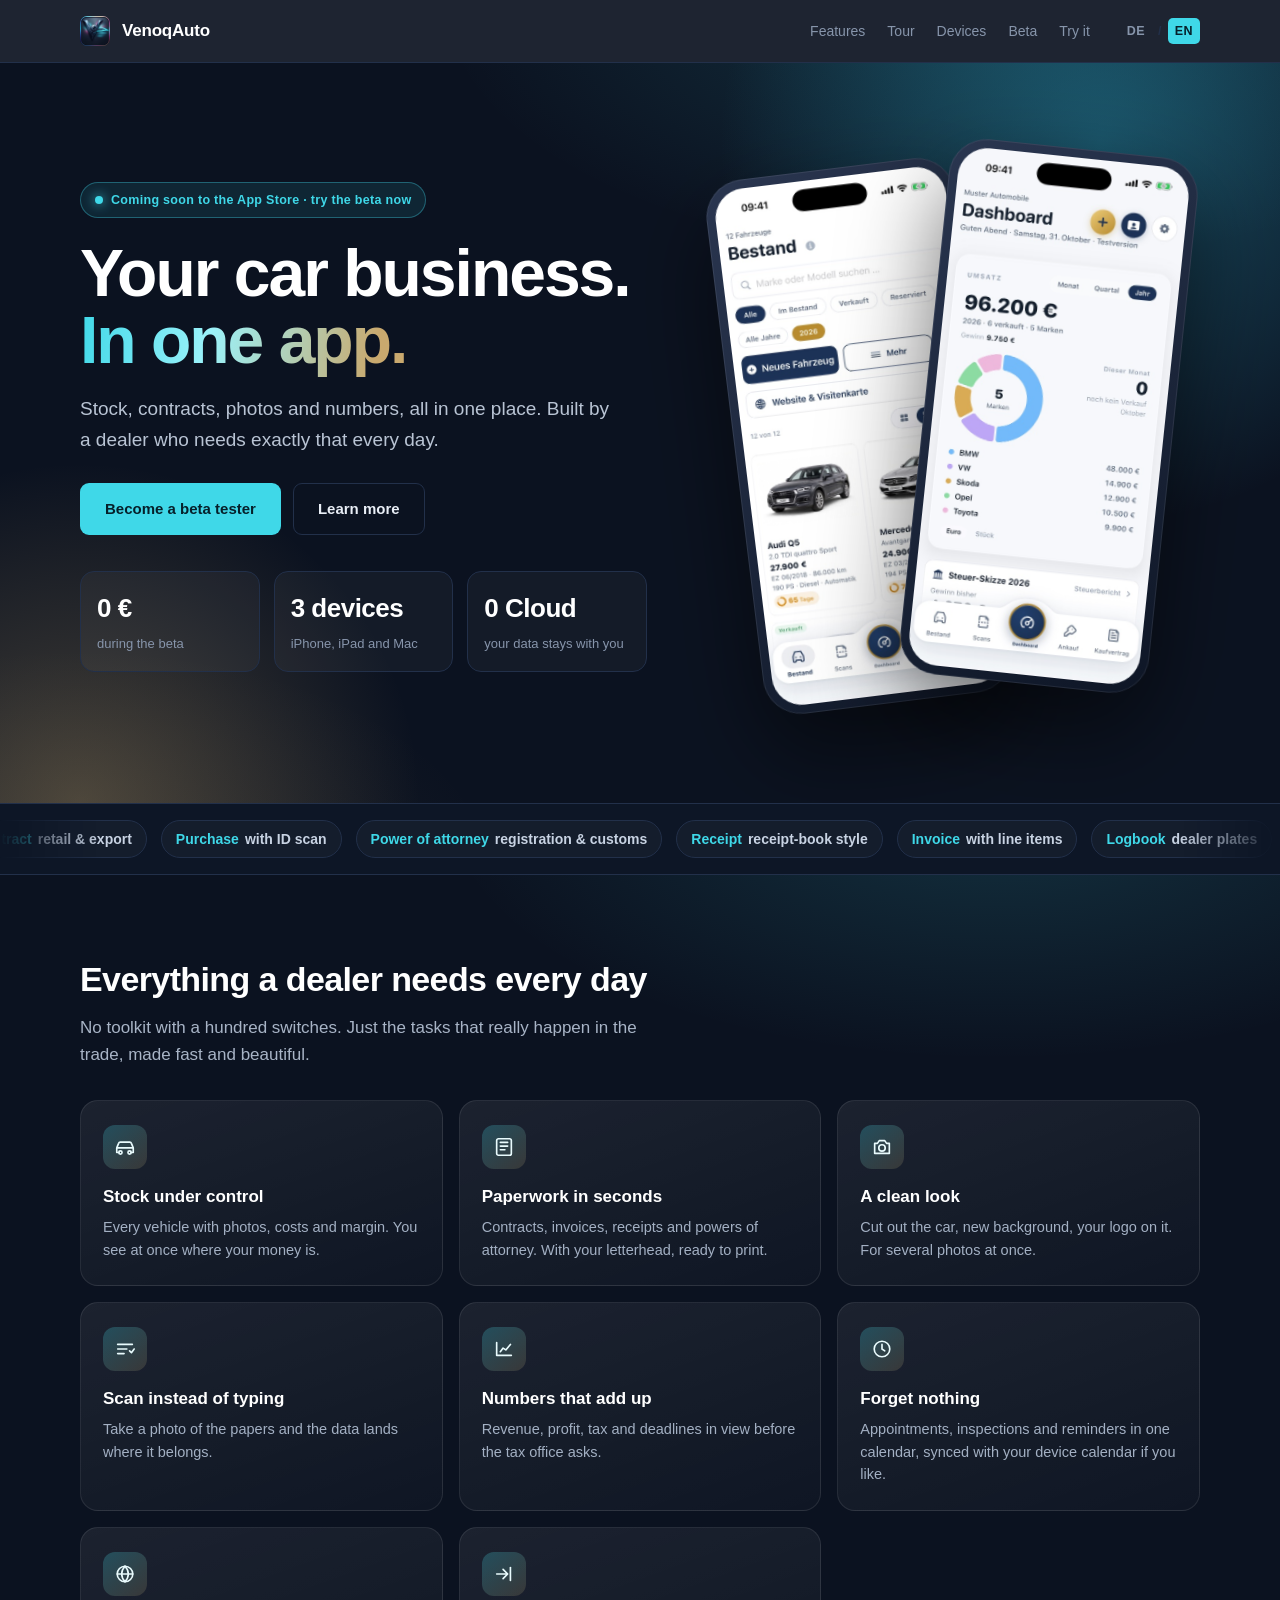
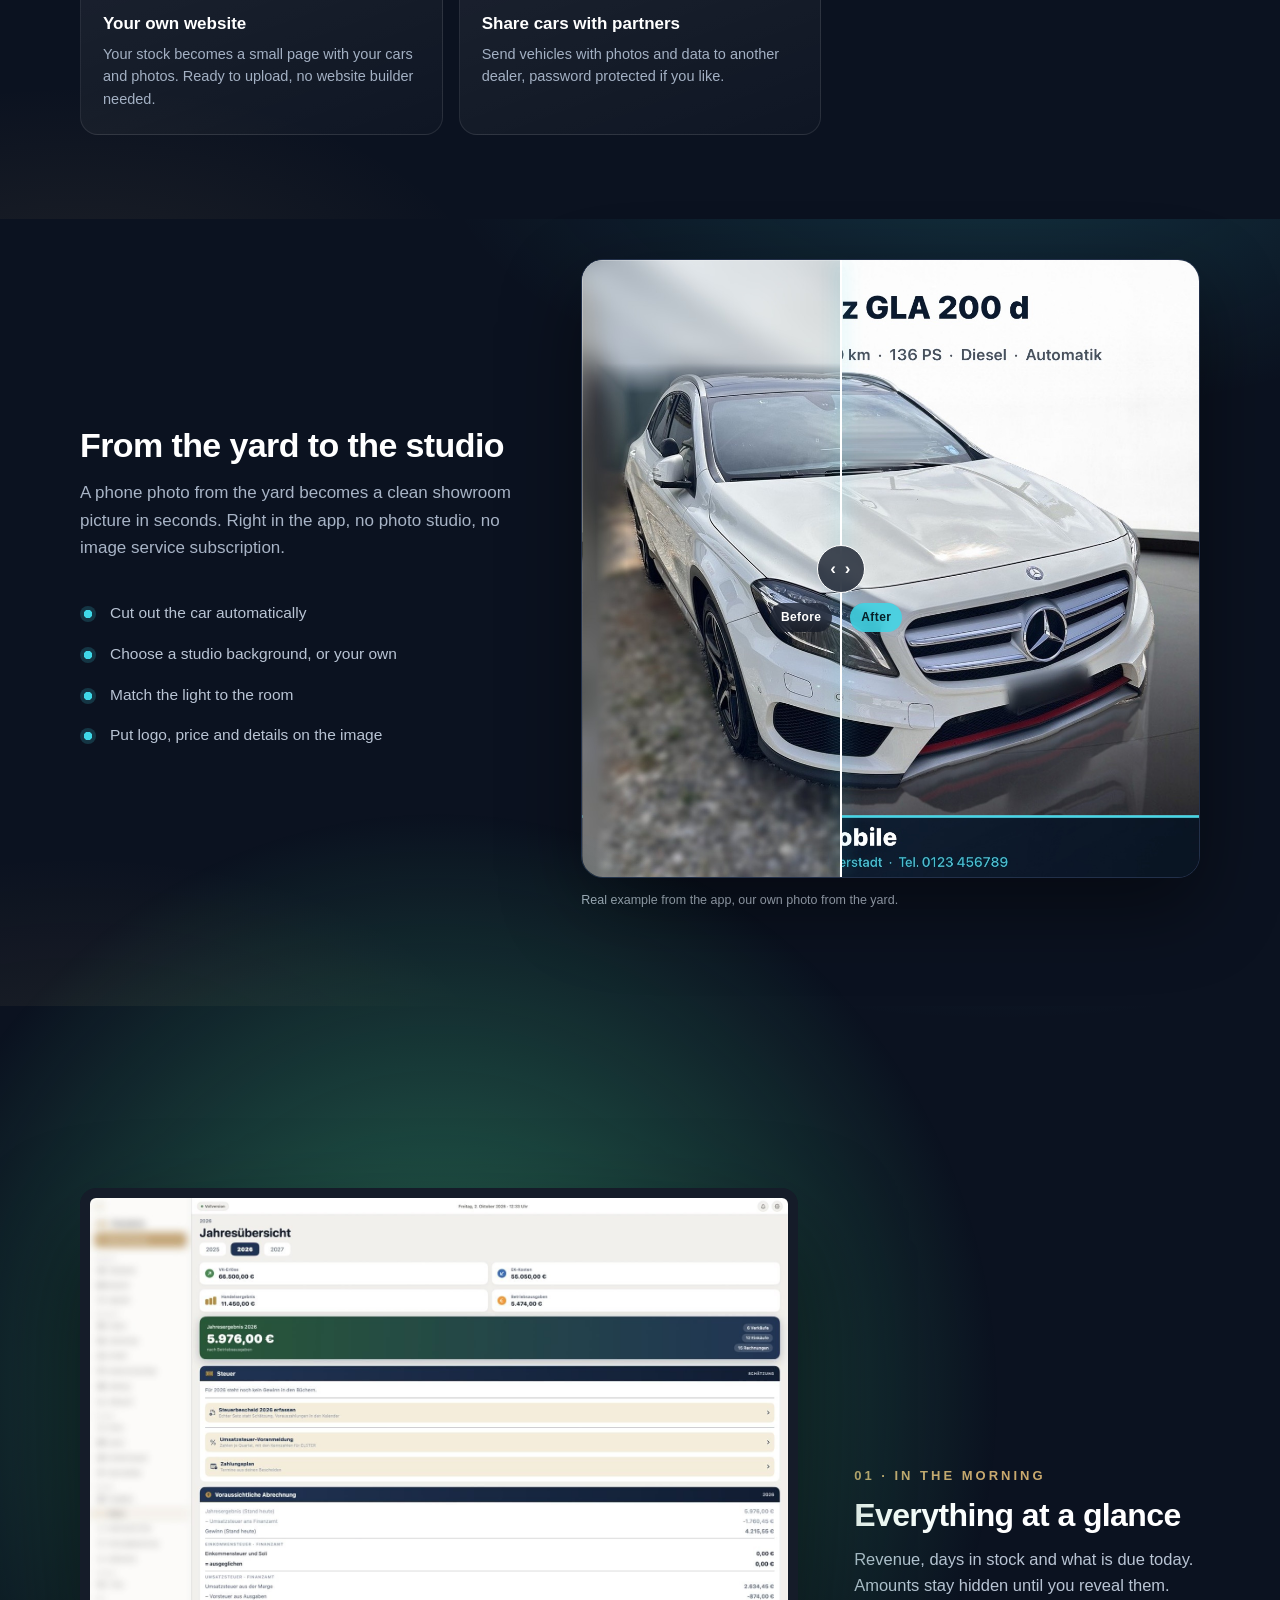
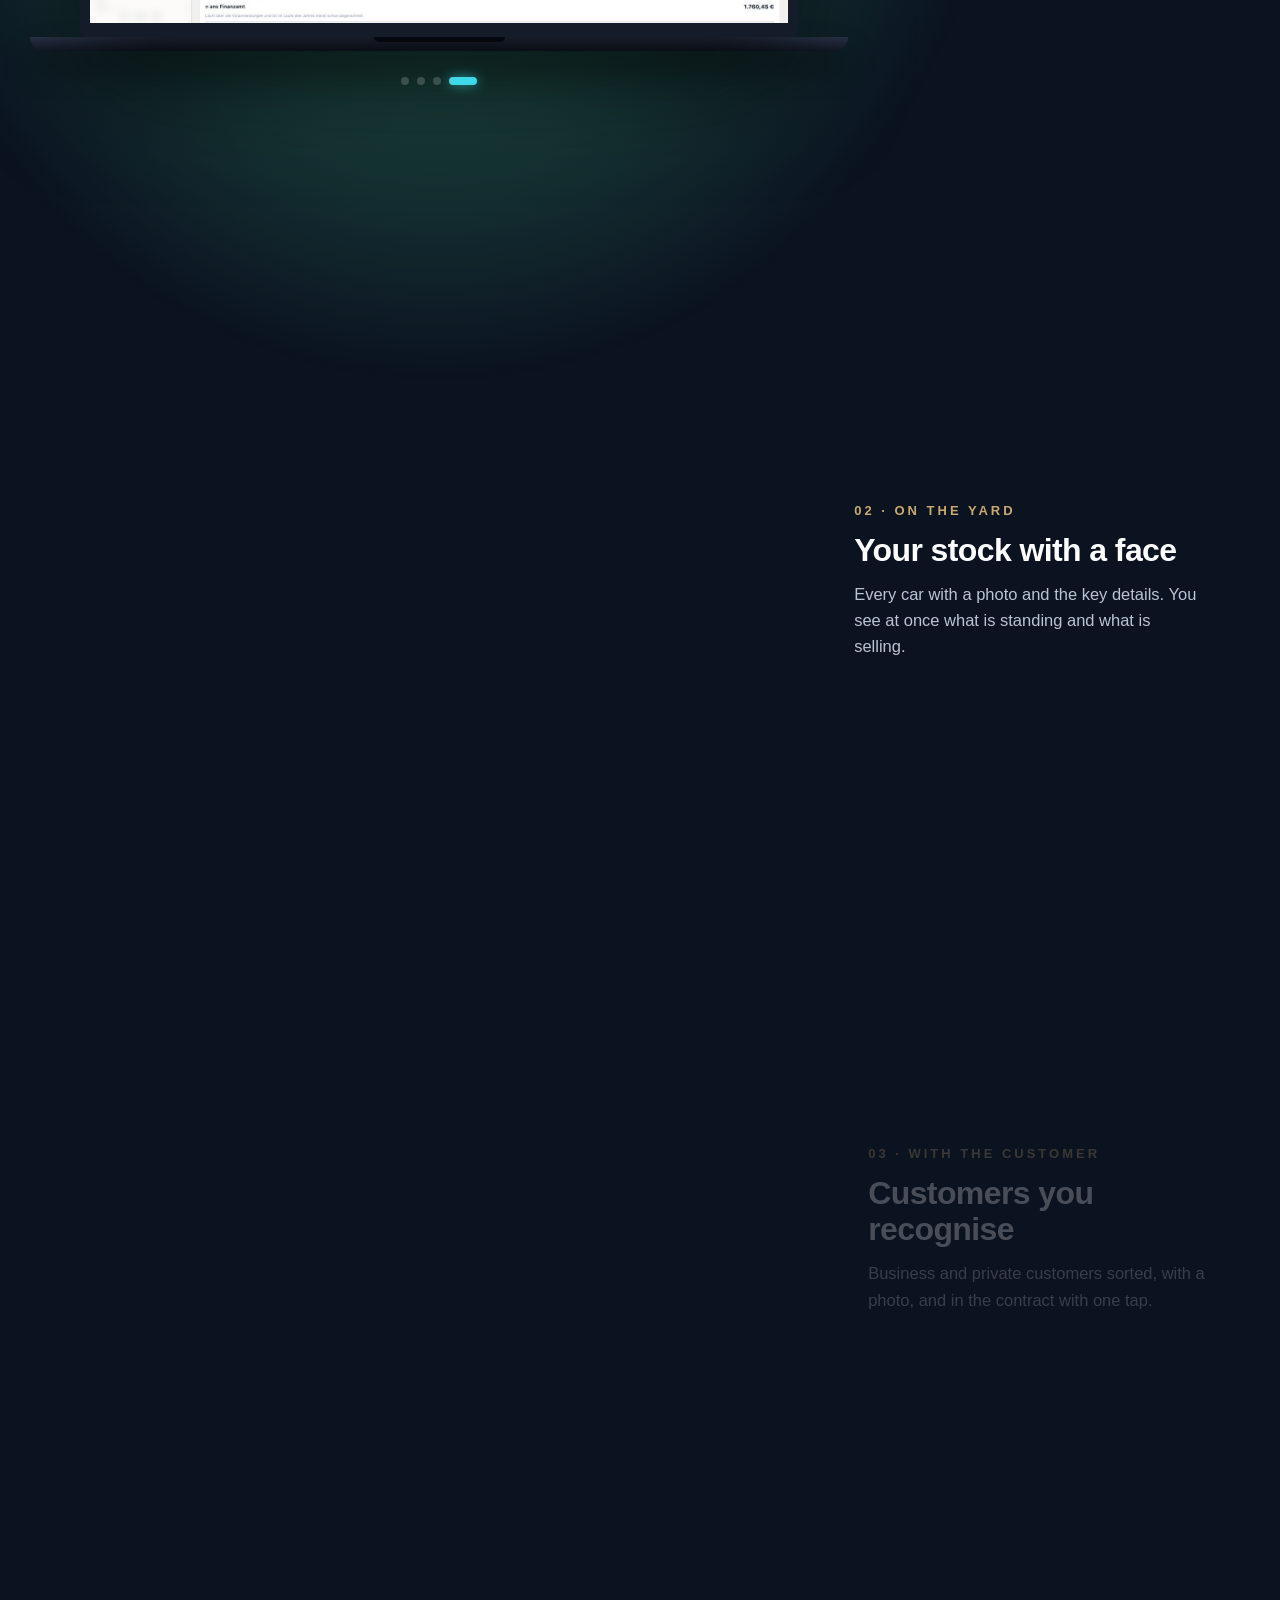
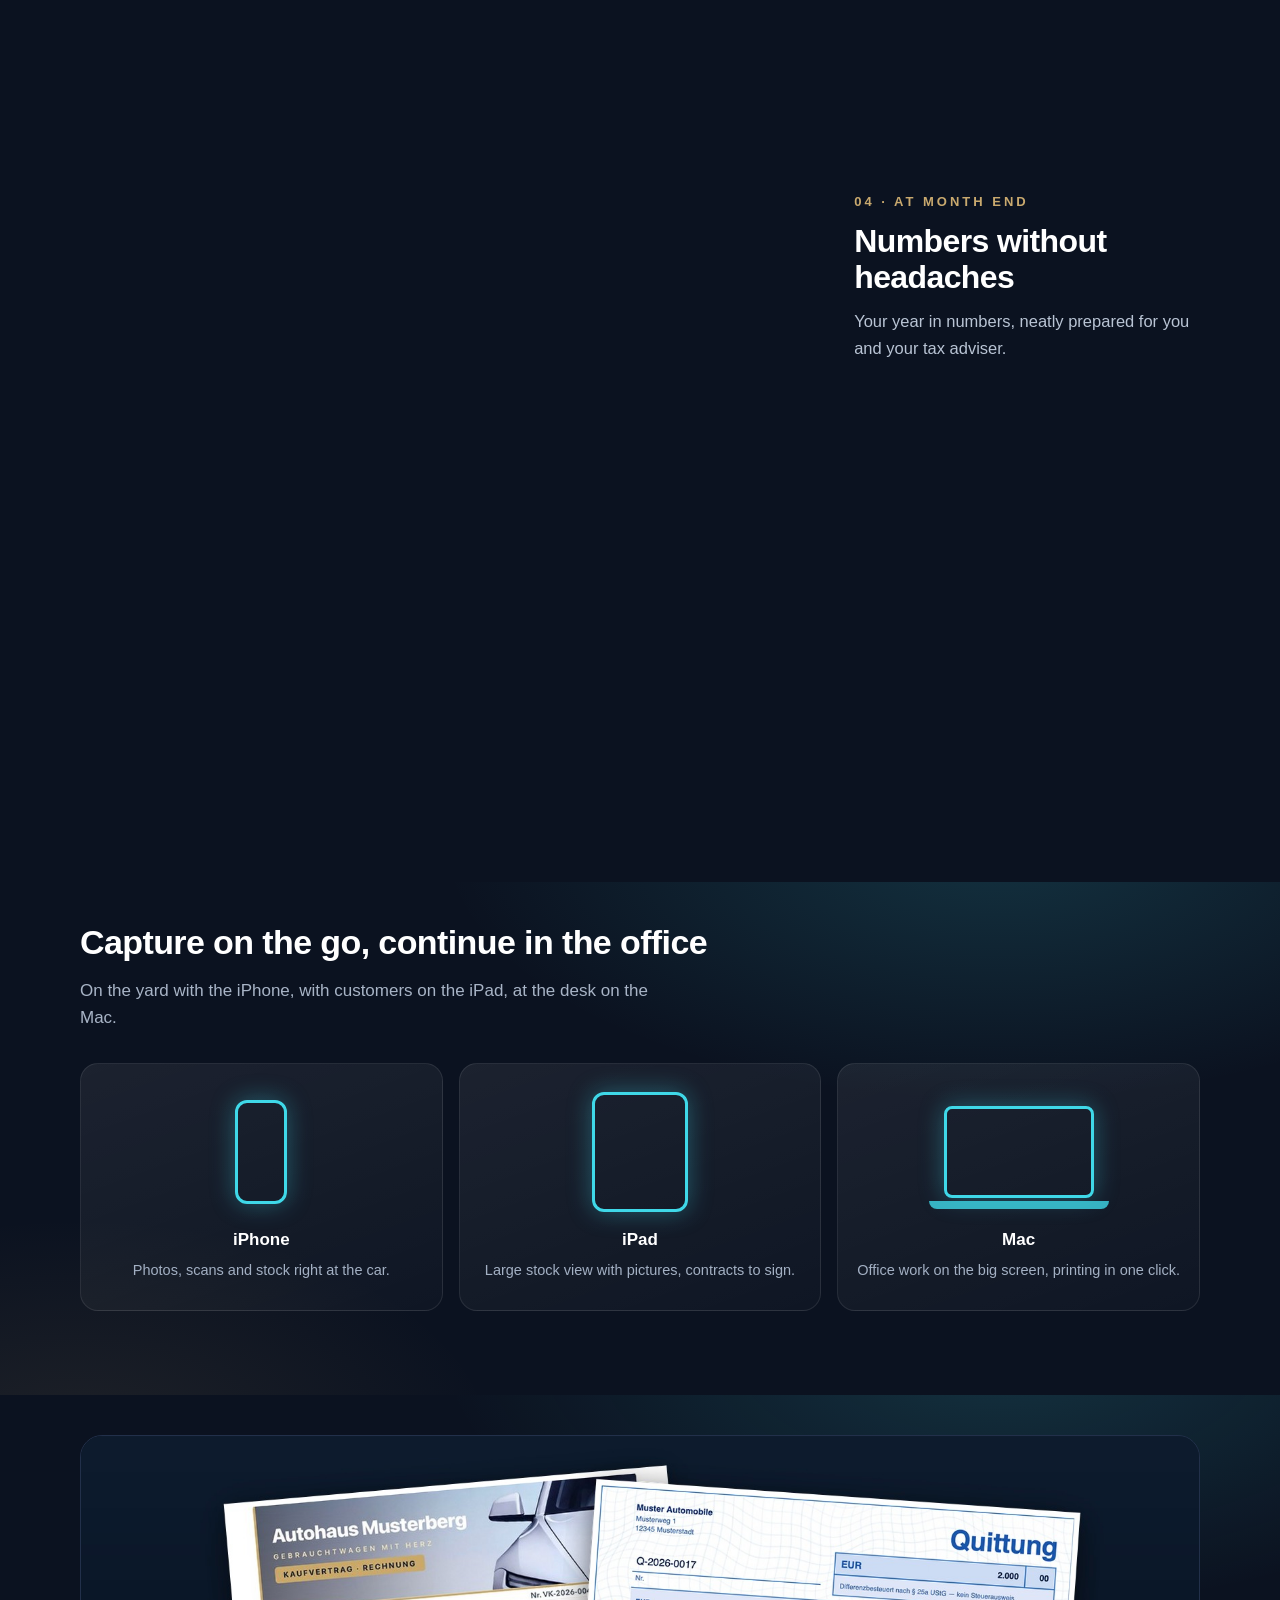
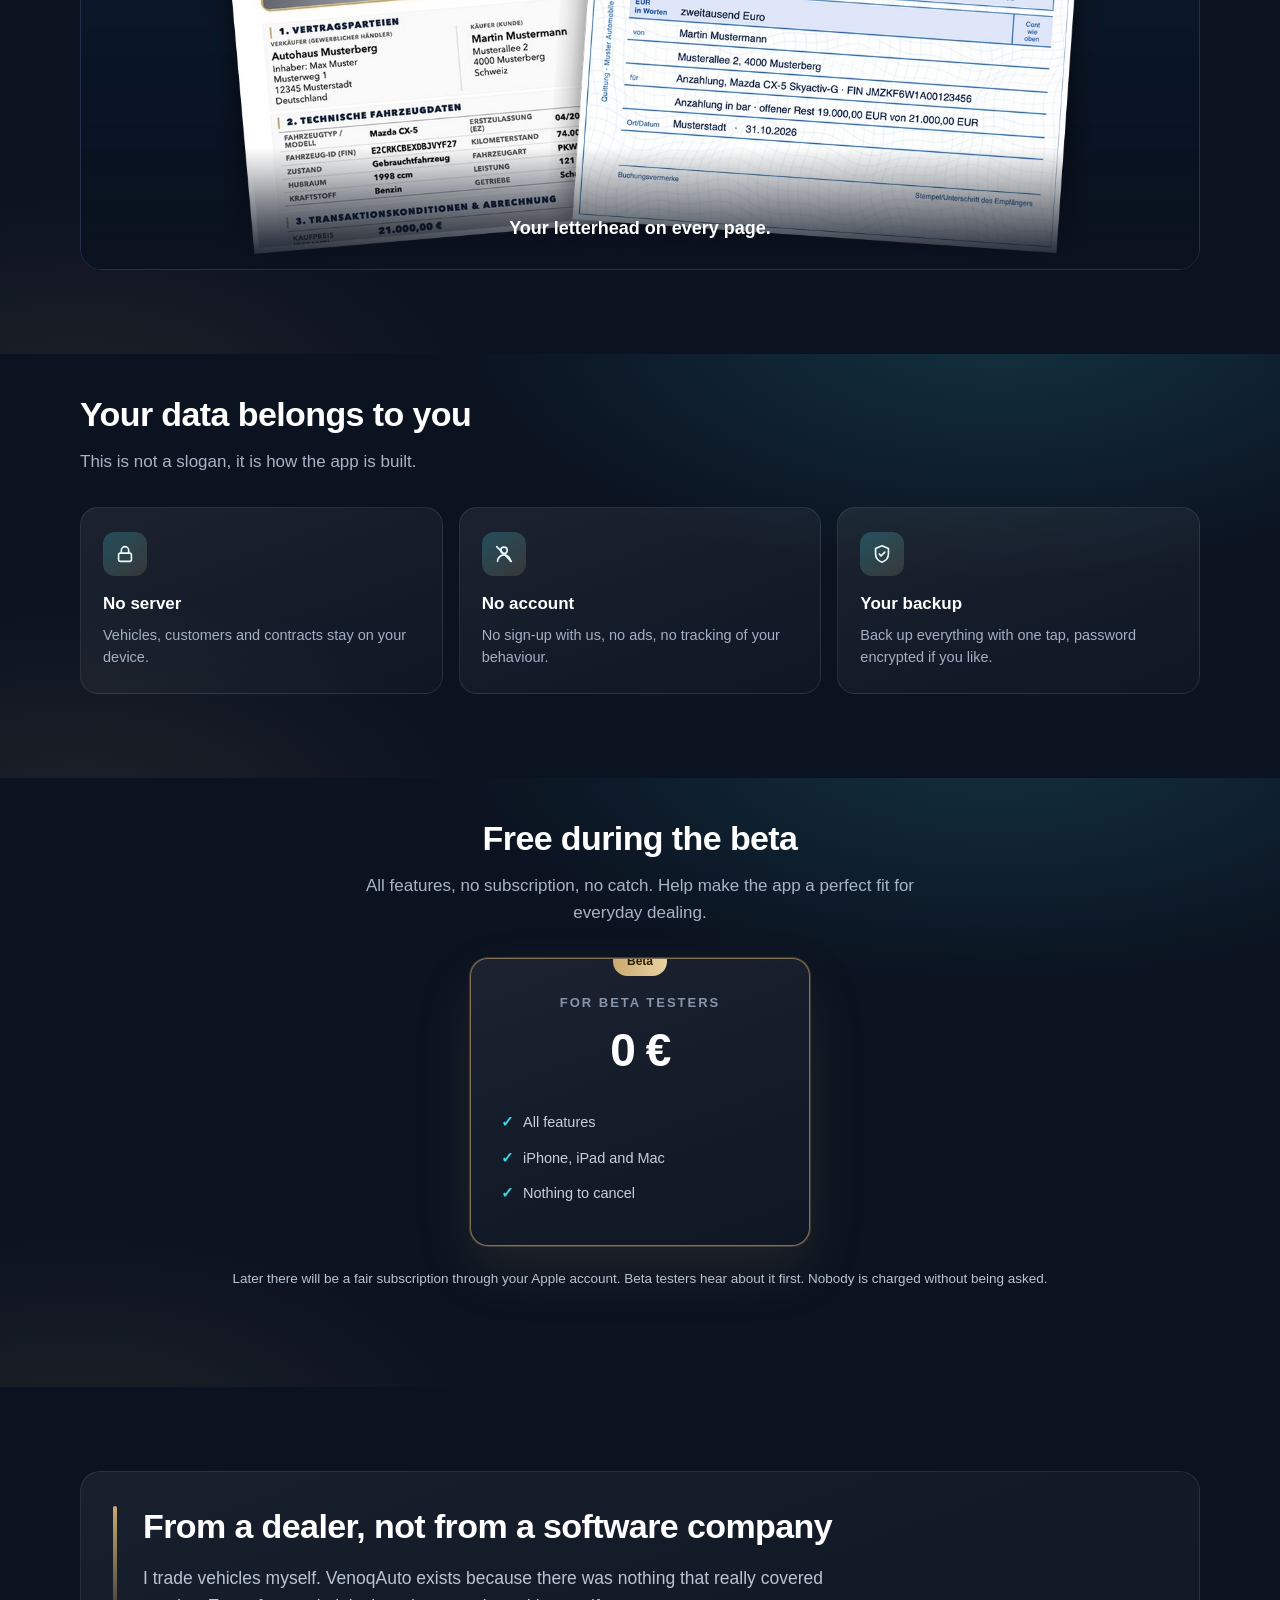
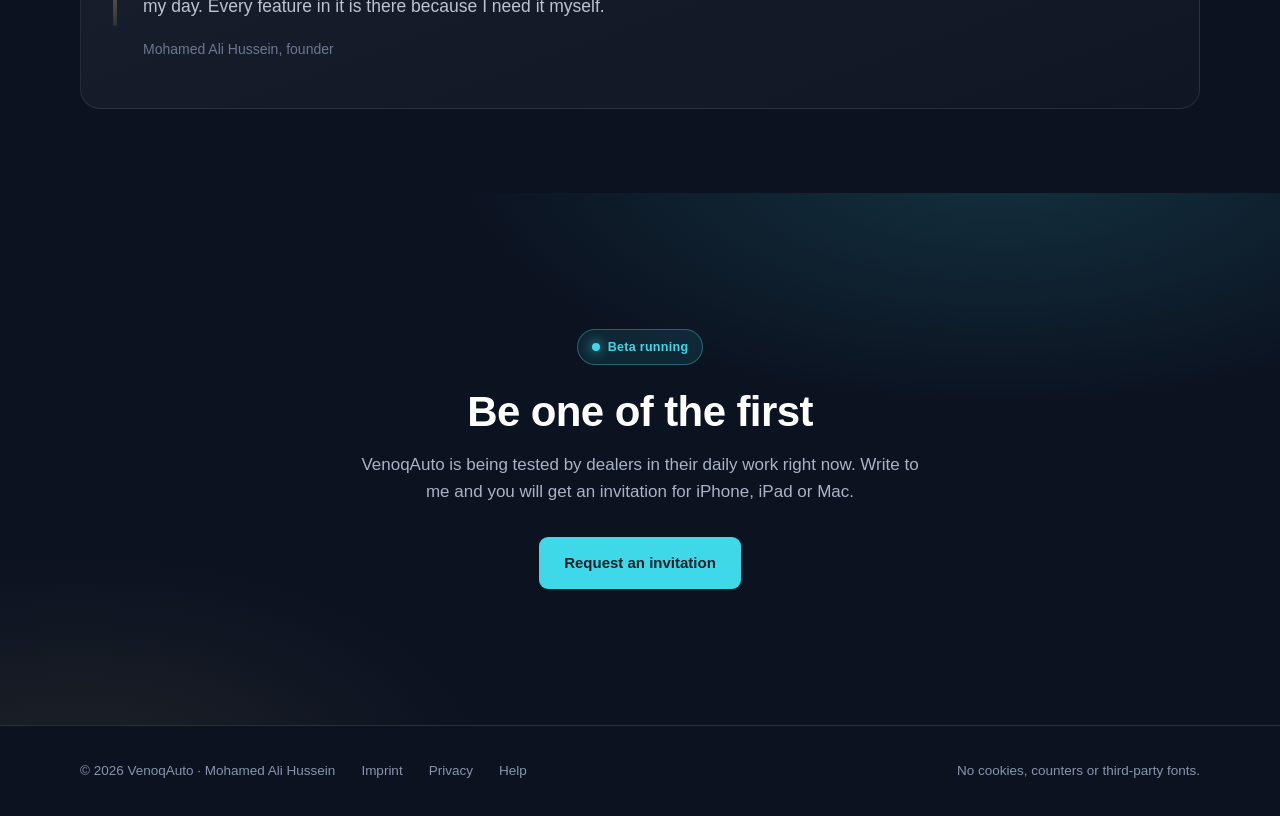
==== commit a251dfd5: "Laufband: Anhalten per Tippen entfernt, nur noch wischen Co-Authored-By: Claude Opus 5.5 <noreply@an" ====
--- a/en/index.html
+++ b/en/index.html
@@ -349,7 +349,7 @@
 })();
 </script>
 <script>
-// Laufband (01.11.2026): schneller, mit dem Finger wischen, Tippen haelt an / laeuft weiter
+// Laufband (01.11.2026): schneller, mit dem Finger wischen, laeuft danach von selbst weiter
 (function () {
   var m = document.querySelector('.laufband-maske'), spur = document.querySelector('.laufband-spur');
   if (!m || !spur) return;
@@ -367,11 +367,7 @@
     requestAnimationFrame(lauf);
   }
   function los() { finger = false; warte = Date.now() + 1200; }
-  // Tippen ohne Ziehen haelt an oder laesst weiterlaufen; nach dem Wischen laeuft es weiter
-  m.addEventListener('click', function () {
-    if (gezogen) { gezogen = false; return; }
-    halt = !halt; m.classList.toggle('angehalten', halt);
-  });
+  // Kein Anhalten per Tippen mehr (Wunsch 01.11.): nur wischen, danach laeuft es weiter
   var x0 = null, s0 = 0;
   m.addEventListener('touchstart', function (e) { finger = true; gezogen = false; x0 = e.touches[0].clientX; }, { passive: true });
   m.addEventListener('touchmove', function (e) { if (x0 !== null && Math.abs(e.touches[0].clientX - x0) > 6) gezogen = true; }, { passive: true });
